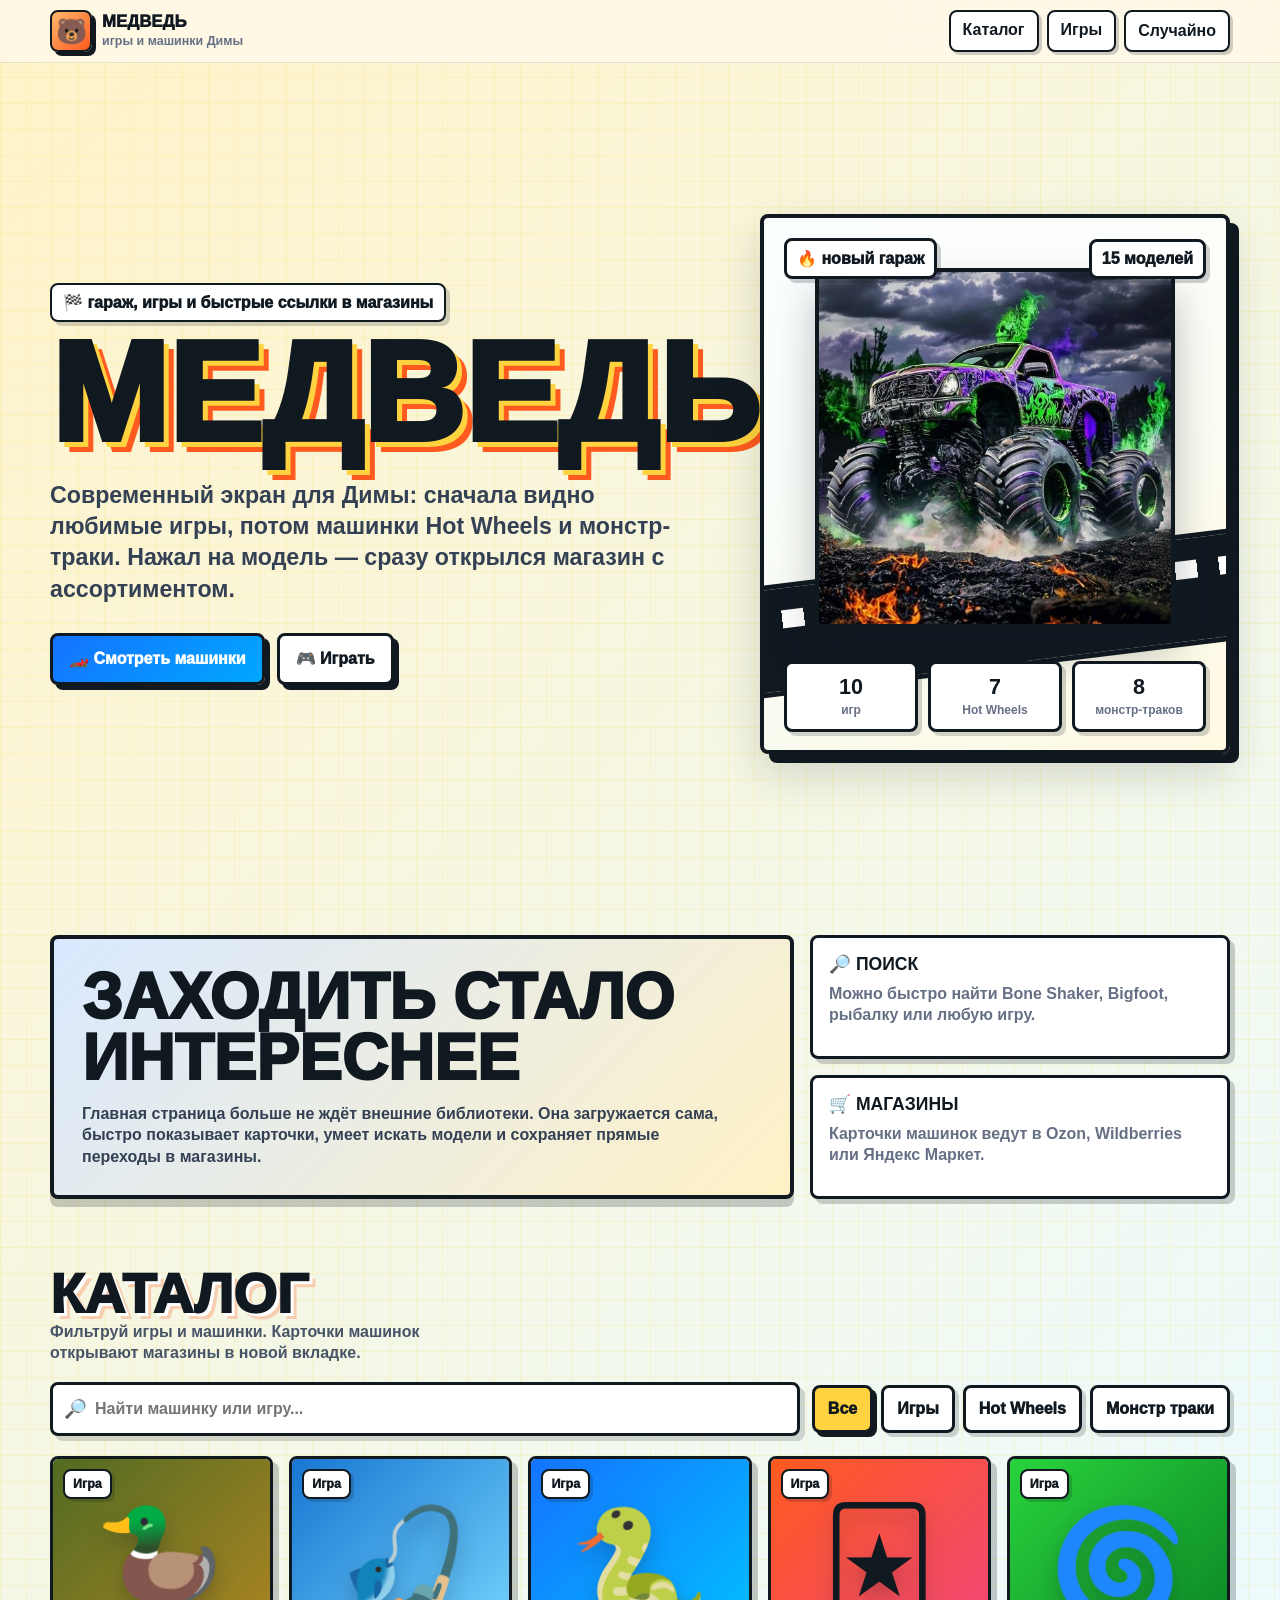
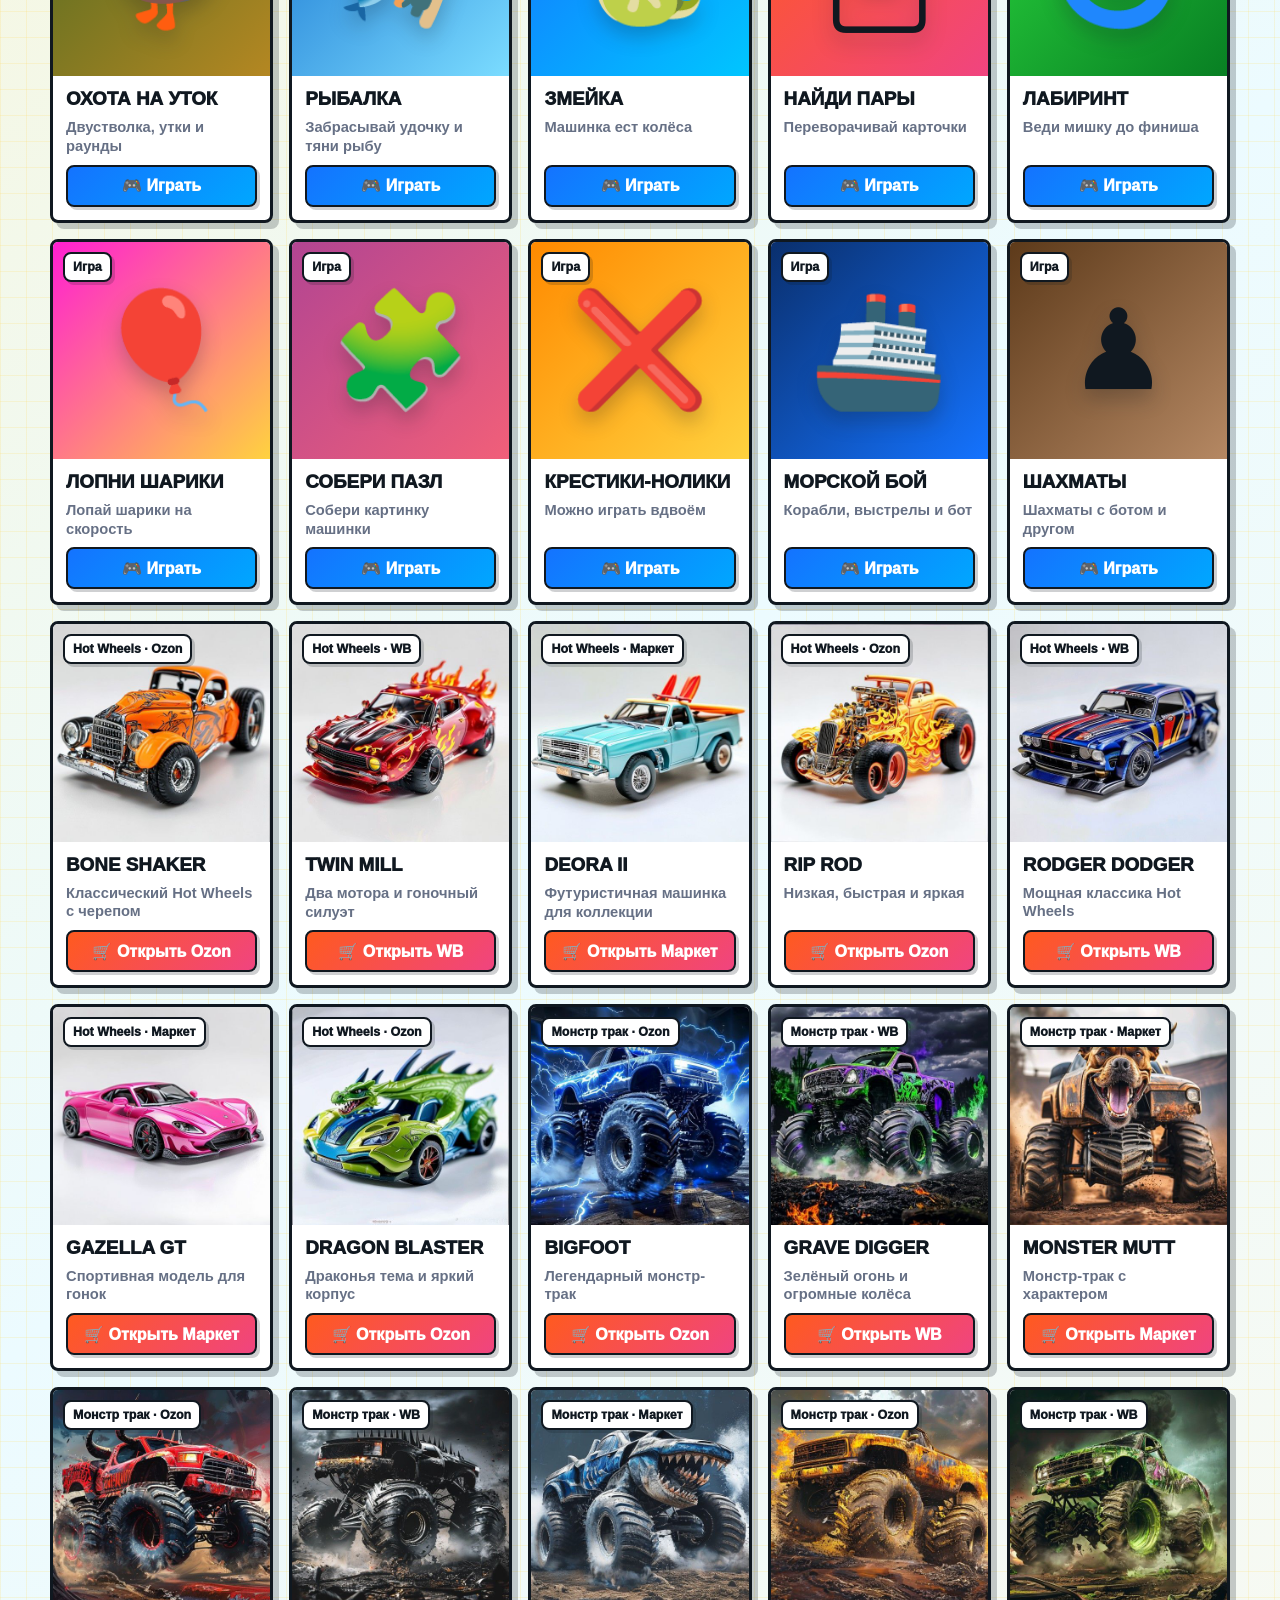
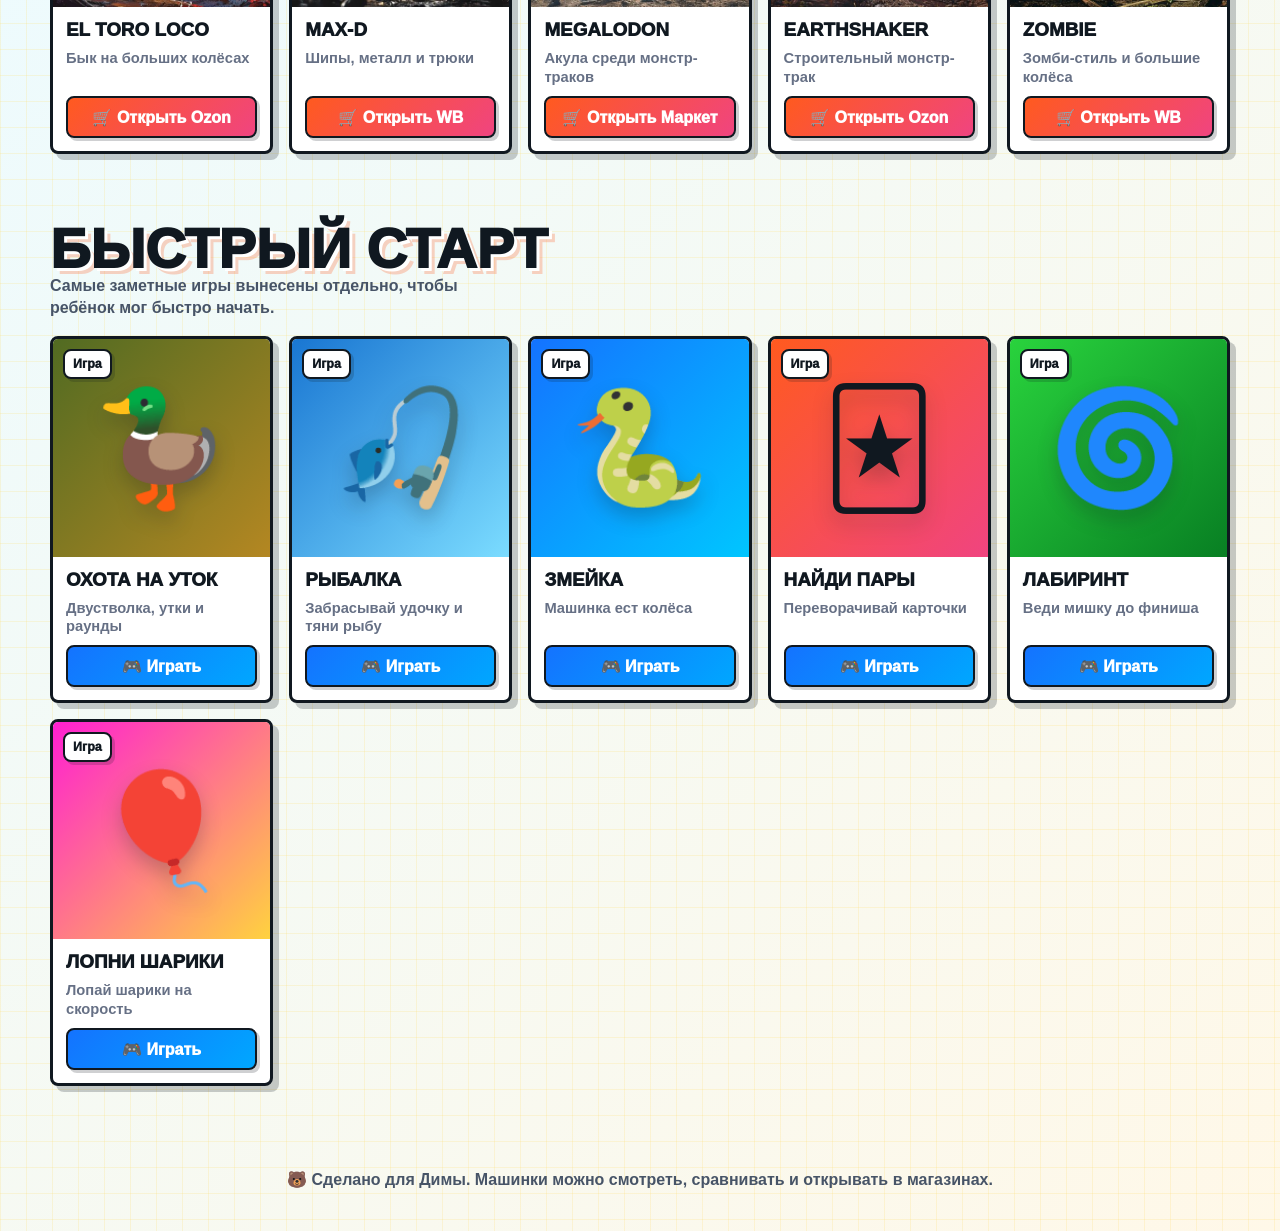
==== index.html @ b4d68a54 "Modernize home page" ====
<!DOCTYPE html>
<html lang="ru">
<head>
  <meta charset="UTF-8" />
  <meta name="viewport" content="width=device-width, initial-scale=1.0, viewport-fit=cover" />
  <meta name="theme-color" content="#101820" />
  <title>МЕДВЕДЬ — Машинки и игры Димы</title>

  <link rel="icon" type="image/svg+xml" href="favicon.svg" />
  <link rel="icon" type="image/png" sizes="32x32" href="favicon-32.png" />
  <link rel="apple-touch-icon" sizes="180x180" href="apple-touch-icon-180.png" />
  <link rel="apple-touch-icon" sizes="192x192" href="apple-touch-icon.png" />
  <meta name="apple-mobile-web-app-title" content="МЕДВЕДЬ" />
  <meta name="application-name" content="МЕДВЕДЬ" />

  <style>
    :root {
      --ink: #101820;
      --paper: #fff8e8;
      --muted: #667085;
      --line: rgba(16, 24, 32, 0.14);
      --hot: #ff5a1f;
      --sun: #ffd23f;
      --blue: #1473ff;
      --sky: #d9f7ff;
      --green: #29d33d;
      --pink: #f04480;
      --shadow: 0 18px 45px rgba(16, 24, 32, 0.16);
      --hard-shadow: 0 8px 0 rgba(16, 24, 32, 0.22);
      --radius: 8px;
    }

    * { box-sizing: border-box; }

    html {
      min-height: 100%;
      scroll-behavior: smooth;
      -webkit-text-size-adjust: 100%;
    }

    body {
      margin: 0;
      min-height: 100vh;
      color: var(--ink);
      font-family: Arial, "Segoe UI", system-ui, sans-serif;
      background:
        linear-gradient(90deg, rgba(255, 210, 63, 0.16) 1px, transparent 1px),
        linear-gradient(0deg, rgba(255, 210, 63, 0.16) 1px, transparent 1px),
        linear-gradient(135deg, #fff3c7 0%, #ecfbff 52%, #fff8e8 100%);
      background-size: 26px 26px, 26px 26px, auto;
      overflow-x: hidden;
    }

    a { color: inherit; }
    button, input { font: inherit; }

    .app {
      min-height: 100vh;
    }

    .topbar {
      position: sticky;
      top: 0;
      z-index: 20;
      border-bottom: 1px solid rgba(16, 24, 32, 0.1);
      background: rgba(255, 248, 232, 0.86);
      backdrop-filter: blur(16px);
      -webkit-backdrop-filter: blur(16px);
    }

    .topbar-inner {
      width: min(1180px, calc(100% - 28px));
      min-height: 62px;
      margin: 0 auto;
      display: flex;
      align-items: center;
      justify-content: space-between;
      gap: 16px;
    }

    .brand {
      display: inline-flex;
      align-items: center;
      gap: 10px;
      text-decoration: none;
      min-width: 0;
    }

    .brand-mark {
      width: 42px;
      height: 42px;
      display: grid;
      place-items: center;
      border: 2px solid var(--ink);
      border-radius: var(--radius);
      background: linear-gradient(135deg, #ffb86b, #ff5a1f);
      box-shadow: 4px 4px 0 var(--ink);
      font-size: 25px;
      flex: 0 0 auto;
    }

    .brand-text {
      display: grid;
      line-height: 1;
    }

    .brand-name {
      font-weight: 950;
      letter-spacing: 0;
      font-size: 1.05rem;
    }

    .brand-sub {
      margin-top: 4px;
      color: var(--muted);
      font-size: 0.78rem;
      font-weight: 800;
    }

    .nav-actions {
      display: flex;
      align-items: center;
      gap: 8px;
      flex-wrap: wrap;
      justify-content: flex-end;
    }

    .chip {
      border: 2px solid var(--ink);
      border-radius: var(--radius);
      background: #fff;
      color: var(--ink);
      min-height: 42px;
      padding: 9px 12px;
      font-weight: 900;
      text-decoration: none;
      box-shadow: 3px 3px 0 rgba(16, 24, 32, 0.2);
      cursor: pointer;
      transition: transform 0.14s ease, box-shadow 0.14s ease, background 0.14s ease;
    }

    .chip:hover, .chip:focus-visible {
      transform: translateY(-2px);
      box-shadow: 5px 5px 0 rgba(16, 24, 32, 0.24);
      outline: none;
    }

    .chip:active {
      transform: translateY(1px);
      box-shadow: 2px 2px 0 rgba(16, 24, 32, 0.2);
    }

    .hero {
      width: min(1180px, calc(100% - 28px));
      margin: 0 auto;
      min-height: calc(100svh - 62px);
      display: grid;
      grid-template-columns: minmax(0, 1fr) minmax(320px, 470px);
      align-items: center;
      gap: 34px;
      padding: 38px 0 34px;
    }

    .hero-copy {
      min-width: 0;
    }

    .eyebrow {
      display: inline-flex;
      align-items: center;
      gap: 8px;
      margin: 0 0 14px;
      border: 2px solid var(--ink);
      border-radius: var(--radius);
      background: #fff;
      padding: 8px 11px;
      font-weight: 950;
      box-shadow: 4px 4px 0 rgba(16, 24, 32, 0.18);
    }

    .hero-title {
      margin: 0;
      font-size: clamp(3.3rem, 12vw, 8.8rem);
      line-height: 0.82;
      letter-spacing: 0;
      font-weight: 1000;
      text-transform: uppercase;
      color: var(--ink);
      text-shadow:
        5px 5px 0 var(--sun),
        10px 10px 0 var(--hot);
    }

    .hero-lead {
      max-width: 650px;
      margin: 28px 0 0;
      font-size: clamp(1.05rem, 2.4vw, 1.45rem);
      line-height: 1.35;
      color: #344054;
      font-weight: 850;
    }

    .hero-actions {
      margin-top: 28px;
      display: flex;
      gap: 12px;
      flex-wrap: wrap;
    }

    .primary-btn, .secondary-btn {
      display: inline-flex;
      align-items: center;
      justify-content: center;
      gap: 9px;
      min-height: 52px;
      border-radius: var(--radius);
      border: 3px solid var(--ink);
      padding: 12px 16px;
      font-weight: 950;
      text-decoration: none;
      cursor: pointer;
      box-shadow: 5px 5px 0 var(--ink);
      transition: transform 0.14s ease, box-shadow 0.14s ease;
    }

    .primary-btn {
      color: #fff;
      background: linear-gradient(135deg, var(--blue), #00a7ff);
    }

    .secondary-btn {
      color: var(--ink);
      background: #fff;
    }

    .primary-btn:hover, .secondary-btn:hover,
    .primary-btn:focus-visible, .secondary-btn:focus-visible {
      transform: translateY(-2px);
      box-shadow: 7px 7px 0 var(--ink);
      outline: none;
    }

    .primary-btn:active, .secondary-btn:active {
      transform: translateY(2px);
      box-shadow: 2px 2px 0 var(--ink);
    }

    .hero-panel {
      position: relative;
      min-height: 540px;
      border: 4px solid var(--ink);
      border-radius: var(--radius);
      overflow: hidden;
      background:
        linear-gradient(180deg, rgba(255,255,255,0.86), rgba(255,255,255,0.58)),
        linear-gradient(135deg, #e4fbff, #fff1b8);
      box-shadow: var(--shadow), 9px 9px 0 var(--ink);
      isolation: isolate;
    }

    .track {
      position: absolute;
      left: -15%;
      right: -20%;
      bottom: 82px;
      height: 112px;
      transform: rotate(-7deg);
      background:
        repeating-linear-gradient(90deg, #fff 0 22px, #101820 22px 44px),
        linear-gradient(#101820, #101820);
      background-size: 100% 18px, 100% 100%;
      background-repeat: repeat-x, no-repeat;
      background-position: 0 22px, 0 0;
      border-block: 5px solid var(--ink);
      z-index: 1;
    }

    .hero-car {
      position: absolute;
      width: 78%;
      left: 11%;
      bottom: 118px;
      z-index: 4;
      filter: drop-shadow(0 24px 20px rgba(16, 24, 32, 0.28));
      animation: carFloat 3.3s ease-in-out infinite;
    }

    .hero-car img {
      width: 100%;
      aspect-ratio: 1 / 1;
      object-fit: cover;
      border: 4px solid var(--ink);
      border-radius: var(--radius);
      background: #fff;
    }

    .hero-badge {
      position: absolute;
      top: 20px;
      left: 20px;
      right: 20px;
      display: flex;
      align-items: center;
      justify-content: space-between;
      gap: 12px;
      z-index: 5;
    }

    .hero-badge span {
      border: 3px solid var(--ink);
      border-radius: var(--radius);
      background: #fff;
      padding: 8px 10px;
      font-weight: 950;
      box-shadow: 4px 4px 0 rgba(16, 24, 32, 0.2);
    }

    .mini-stats {
      position: absolute;
      left: 20px;
      right: 20px;
      bottom: 18px;
      z-index: 5;
      display: grid;
      grid-template-columns: repeat(3, 1fr);
      gap: 10px;
    }

    .mini-stat {
      border: 3px solid var(--ink);
      border-radius: var(--radius);
      background: #fff;
      padding: 12px 10px;
      text-align: center;
      box-shadow: 4px 4px 0 rgba(16, 24, 32, 0.18);
    }

    .mini-stat strong {
      display: block;
      font-size: 1.35rem;
      line-height: 1;
    }

    .mini-stat span {
      display: block;
      margin-top: 5px;
      color: var(--muted);
      font-size: 0.75rem;
      font-weight: 900;
    }

    @keyframes carFloat {
      0%, 100% { transform: translateY(0) rotate(-2deg); }
      50% { transform: translateY(-10px) rotate(1.5deg); }
    }

    .section {
      width: min(1180px, calc(100% - 28px));
      margin: 0 auto;
      padding: 34px 0;
    }

    .section-head {
      display: flex;
      align-items: end;
      justify-content: space-between;
      gap: 18px;
      margin-bottom: 18px;
    }

    .section-title {
      margin: 0;
      font-size: clamp(2rem, 5vw, 3.5rem);
      line-height: 0.95;
      font-weight: 1000;
      text-transform: uppercase;
      text-shadow: 3px 3px 0 #fff, 6px 6px 0 rgba(255, 90, 31, 0.26);
    }

    .section-note {
      max-width: 450px;
      margin: 0;
      color: #475467;
      line-height: 1.35;
      font-weight: 800;
    }

    .control-deck {
      display: grid;
      grid-template-columns: 1fr auto;
      gap: 12px;
      margin: 18px 0 20px;
      align-items: center;
    }

    .search {
      position: relative;
    }

    .search input {
      width: 100%;
      min-height: 54px;
      border: 3px solid var(--ink);
      border-radius: var(--radius);
      background: #fff;
      padding: 12px 14px 12px 42px;
      font-weight: 850;
      box-shadow: 5px 5px 0 rgba(16, 24, 32, 0.16);
      outline: none;
    }

    .search input:focus {
      box-shadow: 7px 7px 0 var(--blue);
    }

    .search-icon {
      position: absolute;
      left: 14px;
      top: 50%;
      transform: translateY(-50%);
      pointer-events: none;
      font-size: 1.15rem;
    }

    .tabs {
      display: flex;
      flex-wrap: wrap;
      justify-content: flex-end;
      gap: 8px;
    }

    .tab {
      min-height: 48px;
      border: 3px solid var(--ink);
      border-radius: var(--radius);
      padding: 10px 13px;
      background: #fff;
      color: var(--ink);
      font-weight: 950;
      cursor: pointer;
      box-shadow: 4px 4px 0 rgba(16, 24, 32, 0.18);
      transition: transform 0.14s ease, background 0.14s ease, box-shadow 0.14s ease;
    }

    .tab[aria-selected="true"] {
      background: var(--sun);
      box-shadow: 4px 4px 0 var(--ink);
    }

    .tab:hover, .tab:focus-visible {
      transform: translateY(-2px);
      outline: none;
    }

    .grid {
      display: grid;
      grid-template-columns: repeat(auto-fill, minmax(210px, 1fr));
      gap: 16px;
      align-items: stretch;
    }

    .item {
      position: relative;
      display: flex;
      flex-direction: column;
      min-height: 100%;
      border: 3px solid var(--ink);
      border-radius: var(--radius);
      background: #fff;
      overflow: hidden;
      color: var(--ink);
      text-decoration: none;
      box-shadow: 6px 6px 0 rgba(16, 24, 32, 0.22);
      transition: transform 0.16s ease, box-shadow 0.16s ease;
    }

    .item:hover, .item:focus-visible {
      transform: translateY(-5px);
      box-shadow: 9px 9px 0 var(--ink);
      outline: none;
    }

    .item-media {
      position: relative;
      aspect-ratio: 1 / 1;
      background: var(--item-bg, linear-gradient(135deg, #fff, #e4fbff));
      overflow: hidden;
    }

    .item-media img {
      width: 100%;
      height: 100%;
      object-fit: cover;
      display: block;
      transition: transform 0.22s ease;
    }

    .item:hover .item-media img {
      transform: scale(1.05);
    }

    .game-emoji {
      min-height: 100%;
      display: grid;
      place-items: center;
      font-size: clamp(4rem, 18vw, 7rem);
      filter: drop-shadow(0 10px 10px rgba(16, 24, 32, 0.24));
    }

    .item-tag {
      position: absolute;
      top: 10px;
      left: 10px;
      max-width: calc(100% - 20px);
      border: 2px solid var(--ink);
      border-radius: var(--radius);
      background: #fff;
      padding: 6px 8px;
      font-size: 0.78rem;
      font-weight: 950;
      box-shadow: 3px 3px 0 rgba(16, 24, 32, 0.18);
      white-space: nowrap;
      overflow: hidden;
      text-overflow: ellipsis;
    }

    .item-body {
      display: flex;
      flex-direction: column;
      gap: 9px;
      flex: 1;
      padding: 13px;
    }

    .item-title {
      margin: 0;
      font-size: 1.18rem;
      line-height: 1.06;
      font-weight: 1000;
      text-transform: uppercase;
    }

    .item-desc {
      margin: 0;
      color: var(--muted);
      line-height: 1.28;
      font-weight: 800;
      font-size: 0.92rem;
    }

    .item-action {
      margin-top: auto;
      display: inline-flex;
      align-items: center;
      justify-content: center;
      gap: 7px;
      min-height: 42px;
      border: 2px solid var(--ink);
      border-radius: var(--radius);
      background: var(--action-bg, linear-gradient(135deg, var(--hot), var(--pink)));
      color: #fff;
      font-weight: 950;
      box-shadow: 3px 3px 0 rgba(16, 24, 32, 0.2);
    }

    .game-card .item-action {
      --action-bg: linear-gradient(135deg, var(--blue), #00a7ff);
    }

    .empty {
      display: none;
      border: 3px dashed var(--ink);
      border-radius: var(--radius);
      background: rgba(255,255,255,0.62);
      padding: 28px;
      text-align: center;
      font-weight: 900;
      color: #475467;
    }

    .empty.show { display: block; }

    .featured {
      display: grid;
      grid-template-columns: minmax(0, 1fr) minmax(280px, 420px);
      gap: 16px;
      align-items: stretch;
    }

    .feature-main {
      border: 4px solid var(--ink);
      border-radius: var(--radius);
      background:
        linear-gradient(135deg, rgba(20, 115, 255, 0.16), rgba(255, 210, 63, 0.3)),
        #fff;
      padding: clamp(18px, 4vw, 28px);
      box-shadow: var(--hard-shadow);
      display: grid;
      align-content: center;
      min-height: 260px;
    }

    .feature-title {
      margin: 0;
      font-size: clamp(2rem, 6vw, 4rem);
      line-height: 0.95;
      text-transform: uppercase;
      font-weight: 1000;
    }

    .feature-copy {
      margin: 14px 0 0;
      color: #344054;
      font-weight: 850;
      line-height: 1.35;
      max-width: 650px;
    }

    .feature-side {
      display: grid;
      gap: 16px;
    }

    .quick-card {
      border: 3px solid var(--ink);
      border-radius: var(--radius);
      background: #fff;
      padding: 16px;
      box-shadow: 5px 5px 0 rgba(16, 24, 32, 0.2);
    }

    .quick-card h3 {
      margin: 0 0 8px;
      font-size: 1.1rem;
      text-transform: uppercase;
    }

    .quick-card p {
      margin: 0;
      color: var(--muted);
      line-height: 1.32;
      font-weight: 800;
    }

    .footer {
      width: min(1180px, calc(100% - 28px));
      margin: 20px auto 0;
      padding: 30px 0 42px;
      color: #475467;
      font-weight: 850;
      text-align: center;
    }

    @media (max-width: 880px) {
      .hero {
        min-height: auto;
        grid-template-columns: 1fr;
        padding-top: 26px;
      }

      .hero-panel {
        min-height: 440px;
      }

      .hero-car {
        width: 70%;
        left: 15%;
      }

      .control-deck {
        grid-template-columns: 1fr;
      }

      .tabs {
        justify-content: stretch;
      }

      .tab {
        flex: 1 1 auto;
      }

      .featured {
        grid-template-columns: 1fr;
      }
    }

    @media (max-width: 560px) {
      .topbar-inner {
        width: min(100% - 18px, 1180px);
      }

      .brand-sub {
        display: none;
      }

      .nav-actions .chip {
        min-height: 38px;
        padding: 8px 9px;
        font-size: 0.85rem;
      }

      .hero, .section, .footer {
        width: min(100% - 18px, 1180px);
      }

      .hero-title {
        font-size: clamp(3rem, 18vw, 5.6rem);
      }

      .hero-panel {
        min-height: 380px;
      }

      .hero-badge {
        align-items: start;
        flex-direction: column;
      }

      .mini-stats {
        grid-template-columns: 1fr;
      }

      .grid {
        grid-template-columns: repeat(2, minmax(0, 1fr));
        gap: 10px;
      }

      .item-title {
        font-size: 0.98rem;
      }

      .item-desc {
        display: none;
      }

      .item-body {
        padding: 10px;
      }

      .item-action {
        min-height: 38px;
        font-size: 0.84rem;
      }
    }
  </style>
</head>
<body>
  <div class="app">
    <header class="topbar">
      <div class="topbar-inner">
        <a class="brand" href="#top" aria-label="На главный экран">
          <span class="brand-mark">🐻</span>
          <span class="brand-text">
            <span class="brand-name">МЕДВЕДЬ</span>
            <span class="brand-sub">игры и машинки Димы</span>
          </span>
        </a>
        <nav class="nav-actions" aria-label="Быстрые переходы">
          <a class="chip" href="#catalog">Каталог</a>
          <a class="chip" href="#games">Игры</a>
          <button class="chip" id="randomBtn" type="button">Случайно</button>
        </nav>
      </div>
    </header>

    <main id="top">
      <section class="hero" aria-labelledby="heroTitle">
        <div class="hero-copy">
          <p class="eyebrow">🏁 гараж, игры и быстрые ссылки в магазины</p>
          <h1 class="hero-title" id="heroTitle">Медведь</h1>
          <p class="hero-lead">
            Современный экран для Димы: сначала видно любимые игры, потом машинки Hot Wheels и монстр-траки.
            Нажал на модель — сразу открылся магазин с ассортиментом.
          </p>
          <div class="hero-actions">
            <a class="primary-btn" href="#catalog">🏎️ Смотреть машинки</a>
            <a class="secondary-btn" href="#games">🎮 Играть</a>
          </div>
        </div>

        <div class="hero-panel" aria-label="Главная машинка">
          <div class="hero-badge">
            <span>🔥 новый гараж</span>
            <span>15 моделей</span>
          </div>
          <div class="hero-car">
            <img src="img/cars/grave_digger.jpg" alt="Monster Truck Grave Digger" />
          </div>
          <div class="track" aria-hidden="true"></div>
          <div class="mini-stats" aria-label="Статистика сайта">
            <div class="mini-stat"><strong>10</strong><span>игр</span></div>
            <div class="mini-stat"><strong>7</strong><span>Hot Wheels</span></div>
            <div class="mini-stat"><strong>8</strong><span>монстр-траков</span></div>
          </div>
        </div>
      </section>

      <section class="section" aria-labelledby="featureTitle">
        <div class="featured">
          <div class="feature-main">
            <h2 class="feature-title" id="featureTitle">Заходить стало интереснее</h2>
            <p class="feature-copy">
              Главная страница больше не ждёт внешние библиотеки. Она загружается сама, быстро показывает карточки,
              умеет искать модели и сохраняет прямые переходы в магазины.
            </p>
          </div>
          <div class="feature-side">
            <div class="quick-card">
              <h3>🔎 Поиск</h3>
              <p>Можно быстро найти Bone Shaker, Bigfoot, рыбалку или любую игру.</p>
            </div>
            <div class="quick-card">
              <h3>🛒 Магазины</h3>
              <p>Карточки машинок ведут в Ozon, Wildberries или Яндекс Маркет.</p>
            </div>
          </div>
        </div>
      </section>

      <section class="section" id="catalog" aria-labelledby="catalogTitle">
        <div class="section-head">
          <div>
            <h2 class="section-title" id="catalogTitle">Каталог</h2>
            <p class="section-note">Фильтруй игры и машинки. Карточки машинок открывают магазины в новой вкладке.</p>
          </div>
        </div>

        <div class="control-deck">
          <label class="search" for="searchInput">
            <span class="search-icon">🔎</span>
            <input id="searchInput" type="search" placeholder="Найти машинку или игру..." autocomplete="off" />
          </label>
          <div class="tabs" role="tablist" aria-label="Фильтр каталога">
            <button class="tab" type="button" data-filter="all" aria-selected="true">Все</button>
            <button class="tab" type="button" data-filter="games" aria-selected="false">Игры</button>
            <button class="tab" type="button" data-filter="hotwheels" aria-selected="false">Hot Wheels</button>
            <button class="tab" type="button" data-filter="monster" aria-selected="false">Монстр траки</button>
          </div>
        </div>

        <div class="grid" id="catalogGrid"></div>
        <div class="empty" id="emptyState">Ничего не нашлось. Попробуй другое слово.</div>
      </section>

      <section class="section" id="games" aria-labelledby="gamesTitle">
        <div class="section-head">
          <div>
            <h2 class="section-title" id="gamesTitle">Быстрый старт</h2>
            <p class="section-note">Самые заметные игры вынесены отдельно, чтобы ребёнок мог быстро начать.</p>
          </div>
        </div>
        <div class="grid" id="gameGrid"></div>
      </section>
    </main>

    <footer class="footer">
      🐻 Сделано для Димы. Машинки можно смотреть, сравнивать и открывать в магазинах.
    </footer>
  </div>

  <script>
    const games = [
      { id: 'hunt', type: 'game', name: 'ОХОТА НА УТОК', desc: 'Двустволка, утки и раунды', emoji: '🦆', href: 'games/hunt.html', bg: 'linear-gradient(135deg,#516b22,#b48722)' },
      { id: 'fishing', type: 'game', name: 'РЫБАЛКА', desc: 'Забрасывай удочку и тяни рыбу', emoji: '🎣', href: 'games/fishing.html', bg: 'linear-gradient(135deg,#1976d2,#7bdcff)' },
      { id: 'snake', type: 'game', name: 'ЗМЕЙКА', desc: 'Машинка ест колёса', emoji: '🐍', href: 'games/snake.html', bg: 'linear-gradient(135deg,#1473ff,#00c6ff)' },
      { id: 'memory', type: 'game', name: 'НАЙДИ ПАРЫ', desc: 'Переворачивай карточки', emoji: '🃏', href: 'games/memory.html', bg: 'linear-gradient(135deg,#ff5a1f,#f04480)' },
      { id: 'maze', type: 'game', name: 'ЛАБИРИНТ', desc: 'Веди мишку до финиша', emoji: '🌀', href: 'games/maze.html', bg: 'linear-gradient(135deg,#29d33d,#087f23)' },
      { id: 'bubble', type: 'game', name: 'ЛОПНИ ШАРИКИ', desc: 'Лопай шарики на скорость', emoji: '🎈', href: 'games/bubble.html', bg: 'linear-gradient(135deg,#ff1fd2,#ffd23f)' },
      { id: 'puzzle', type: 'game', name: 'СОБЕРИ ПАЗЛ', desc: 'Собери картинку машинки', emoji: '🧩', href: 'games/puzzle.html', bg: 'linear-gradient(135deg,#b24592,#f15f79)' },
      { id: 'tictactoe', type: 'game', name: 'КРЕСТИКИ-НОЛИКИ', desc: 'Можно играть вдвоём', emoji: '❌', href: 'games/tictactoe.html', bg: 'linear-gradient(135deg,#ff8a00,#ffd23f)' },
      { id: 'battleship', type: 'game', name: 'МОРСКОЙ БОЙ', desc: 'Корабли, выстрелы и бот', emoji: '🚢', href: 'games/battleship.html', bg: 'linear-gradient(135deg,#0a2f6d,#1473ff)' },
      { id: 'chess', type: 'game', name: 'ШАХМАТЫ', desc: 'Шахматы с ботом и другом', emoji: '♟', href: 'games/chess.html', bg: 'linear-gradient(135deg,#5d3a1a,#b58863)' }
    ];

    const toys = [
      { id: 'bone-shaker', type: 'hotwheels', name: 'BONE SHAKER', desc: 'Классический Hot Wheels с черепом', img: 'img/cars/bone_shaker.jpg', store: 'Ozon', href: 'https://www.ozon.ru/search/?text=hot+wheels+bone+shaker' },
      { id: 'twin-mill', type: 'hotwheels', name: 'TWIN MILL', desc: 'Два мотора и гоночный силуэт', img: 'img/cars/twin_mill.jpg', store: 'WB', href: 'https://www.wildberries.ru/catalog/0/search.aspx?search=hot%20wheels%20twin%20mill' },
      { id: 'deora-ii', type: 'hotwheels', name: 'DEORA II', desc: 'Футуристичная машинка для коллекции', img: 'img/cars/deora_ii.jpg', store: 'Маркет', href: 'https://market.yandex.ru/search?text=hot%20wheels%20deora' },
      { id: 'rip-rod', type: 'hotwheels', name: 'RIP ROD', desc: 'Низкая, быстрая и яркая', img: 'img/cars/rip_rod.jpg', store: 'Ozon', href: 'https://www.ozon.ru/search/?text=hot+wheels+rip+rod' },
      { id: 'rodger-dodger', type: 'hotwheels', name: 'RODGER DODGER', desc: 'Мощная классика Hot Wheels', img: 'img/cars/rodger_dodger.jpg', store: 'WB', href: 'https://www.wildberries.ru/catalog/0/search.aspx?search=hot%20wheels%20rodger%20dodger' },
      { id: 'gazella-gt', type: 'hotwheels', name: 'GAZELLA GT', desc: 'Спортивная модель для гонок', img: 'img/cars/gazella_gt.jpg', store: 'Маркет', href: 'https://market.yandex.ru/search?text=hot%20wheels%20gazella' },
      { id: 'dragon-blaster', type: 'hotwheels', name: 'DRAGON BLASTER', desc: 'Драконья тема и яркий корпус', img: 'img/cars/dragon_blaster.jpg', store: 'Ozon', href: 'https://www.ozon.ru/search/?text=hot+wheels+dragon' },
      { id: 'bigfoot', type: 'monster', name: 'BIGFOOT', desc: 'Легендарный монстр-трак', img: 'img/cars/bigfoot.jpg', store: 'Ozon', href: 'https://www.ozon.ru/search/?text=monster+trucks+bigfoot' },
      { id: 'grave-digger', type: 'monster', name: 'GRAVE DIGGER', desc: 'Зелёный огонь и огромные колёса', img: 'img/cars/grave_digger.jpg', store: 'WB', href: 'https://www.wildberries.ru/catalog/0/search.aspx?search=monster%20jam%20grave%20digger' },
      { id: 'monster-mutt', type: 'monster', name: 'MONSTER MUTT', desc: 'Монстр-трак с характером', img: 'img/cars/monster_mutt.jpg', store: 'Маркет', href: 'https://market.yandex.ru/search?text=monster%20mutt' },
      { id: 'el-toro-loco', type: 'monster', name: 'EL TORO LOCO', desc: 'Бык на больших колёсах', img: 'img/cars/el_toro_loco.jpg', store: 'Ozon', href: 'https://www.ozon.ru/search/?text=monster+jam+el+toro+loco' },
      { id: 'max-d', type: 'monster', name: 'MAX-D', desc: 'Шипы, металл и трюки', img: 'img/cars/max_d.jpg', store: 'WB', href: 'https://www.wildberries.ru/catalog/0/search.aspx?search=monster%20jam%20max-d' },
      { id: 'megalodon', type: 'monster', name: 'MEGALODON', desc: 'Акула среди монстр-траков', img: 'img/cars/megalodon.jpg', store: 'Маркет', href: 'https://market.yandex.ru/search?text=monster%20jam%20megalodon' },
      { id: 'earthshaker', type: 'monster', name: 'EARTHSHAKER', desc: 'Строительный монстр-трак', img: 'img/cars/earthshaker.jpg', store: 'Ozon', href: 'https://www.ozon.ru/search/?text=monster+truck+earthshaker' },
      { id: 'zombie', type: 'monster', name: 'ZOMBIE', desc: 'Зомби-стиль и большие колёса', img: 'img/cars/zombie.jpg', store: 'WB', href: 'https://www.wildberries.ru/catalog/0/search.aspx?search=monster%20jam%20zombie' }
    ];

    const catalog = [...games, ...toys];
    const catalogGrid = document.getElementById('catalogGrid');
    const gameGrid = document.getElementById('gameGrid');
    const searchInput = document.getElementById('searchInput');
    const emptyState = document.getElementById('emptyState');
    const tabs = Array.from(document.querySelectorAll('.tab'));
    const randomBtn = document.getElementById('randomBtn');

    let activeFilter = 'all';

    function typeLabel(type) {
      if (type === 'game') return 'Игра';
      if (type === 'hotwheels') return 'Hot Wheels';
      return 'Монстр трак';
    }

    function cardTemplate(item) {
      const isGame = item.type === 'game';
      const target = isGame ? '' : ' target="_blank" rel="noopener noreferrer"';
      const classes = isGame ? 'item game-card' : 'item';
      const media = isGame
        ? `<div class="game-emoji" aria-hidden="true">${item.emoji}</div>`
        : `<img src="${item.img}" alt="${item.name}" loading="lazy" />`;
      const action = isGame ? 'Играть' : `Открыть ${item.store}`;
      const tag = isGame ? typeLabel(item.type) : `${typeLabel(item.type)} · ${item.store}`;

      return `
        <a class="${classes}" href="${item.href}"${target} style="--item-bg:${item.bg || 'linear-gradient(135deg,#fff,#e4fbff)'}">
          <div class="item-media">
            ${media}
            <span class="item-tag">${tag}</span>
          </div>
          <div class="item-body">
            <h3 class="item-title">${item.name}</h3>
            <p class="item-desc">${item.desc}</p>
            <span class="item-action">${isGame ? '🎮' : '🛒'} ${action}</span>
          </div>
        </a>
      `;
    }

    function matchesFilter(item) {
      return activeFilter === 'all' || item.type === activeFilter || (activeFilter === 'games' && item.type === 'game');
    }

    function matchesSearch(item) {
      const query = searchInput.value.trim().toLowerCase();
      if (!query) return true;
      return [item.name, item.desc, item.store, typeLabel(item.type)]
        .filter(Boolean)
        .join(' ')
        .toLowerCase()
        .includes(query);
    }

    function renderCatalog() {
      const items = catalog.filter((item) => matchesFilter(item) && matchesSearch(item));
      catalogGrid.innerHTML = items.map(cardTemplate).join('');
      emptyState.classList.toggle('show', items.length === 0);
    }

    function renderGames() {
      gameGrid.innerHTML = games.slice(0, 6).map(cardTemplate).join('');
    }

    tabs.forEach((tab) => {
      tab.addEventListener('click', () => {
        activeFilter = tab.dataset.filter;
        tabs.forEach((item) => item.setAttribute('aria-selected', String(item === tab)));
        renderCatalog();
      });
    });

    searchInput.addEventListener('input', renderCatalog);

    randomBtn.addEventListener('click', () => {
      const item = catalog[Math.floor(Math.random() * catalog.length)];
      window.open(item.href, item.type === 'game' ? '_self' : '_blank', 'noopener,noreferrer');
    });

    renderCatalog();
    renderGames();
  </script>
</body>
</html>
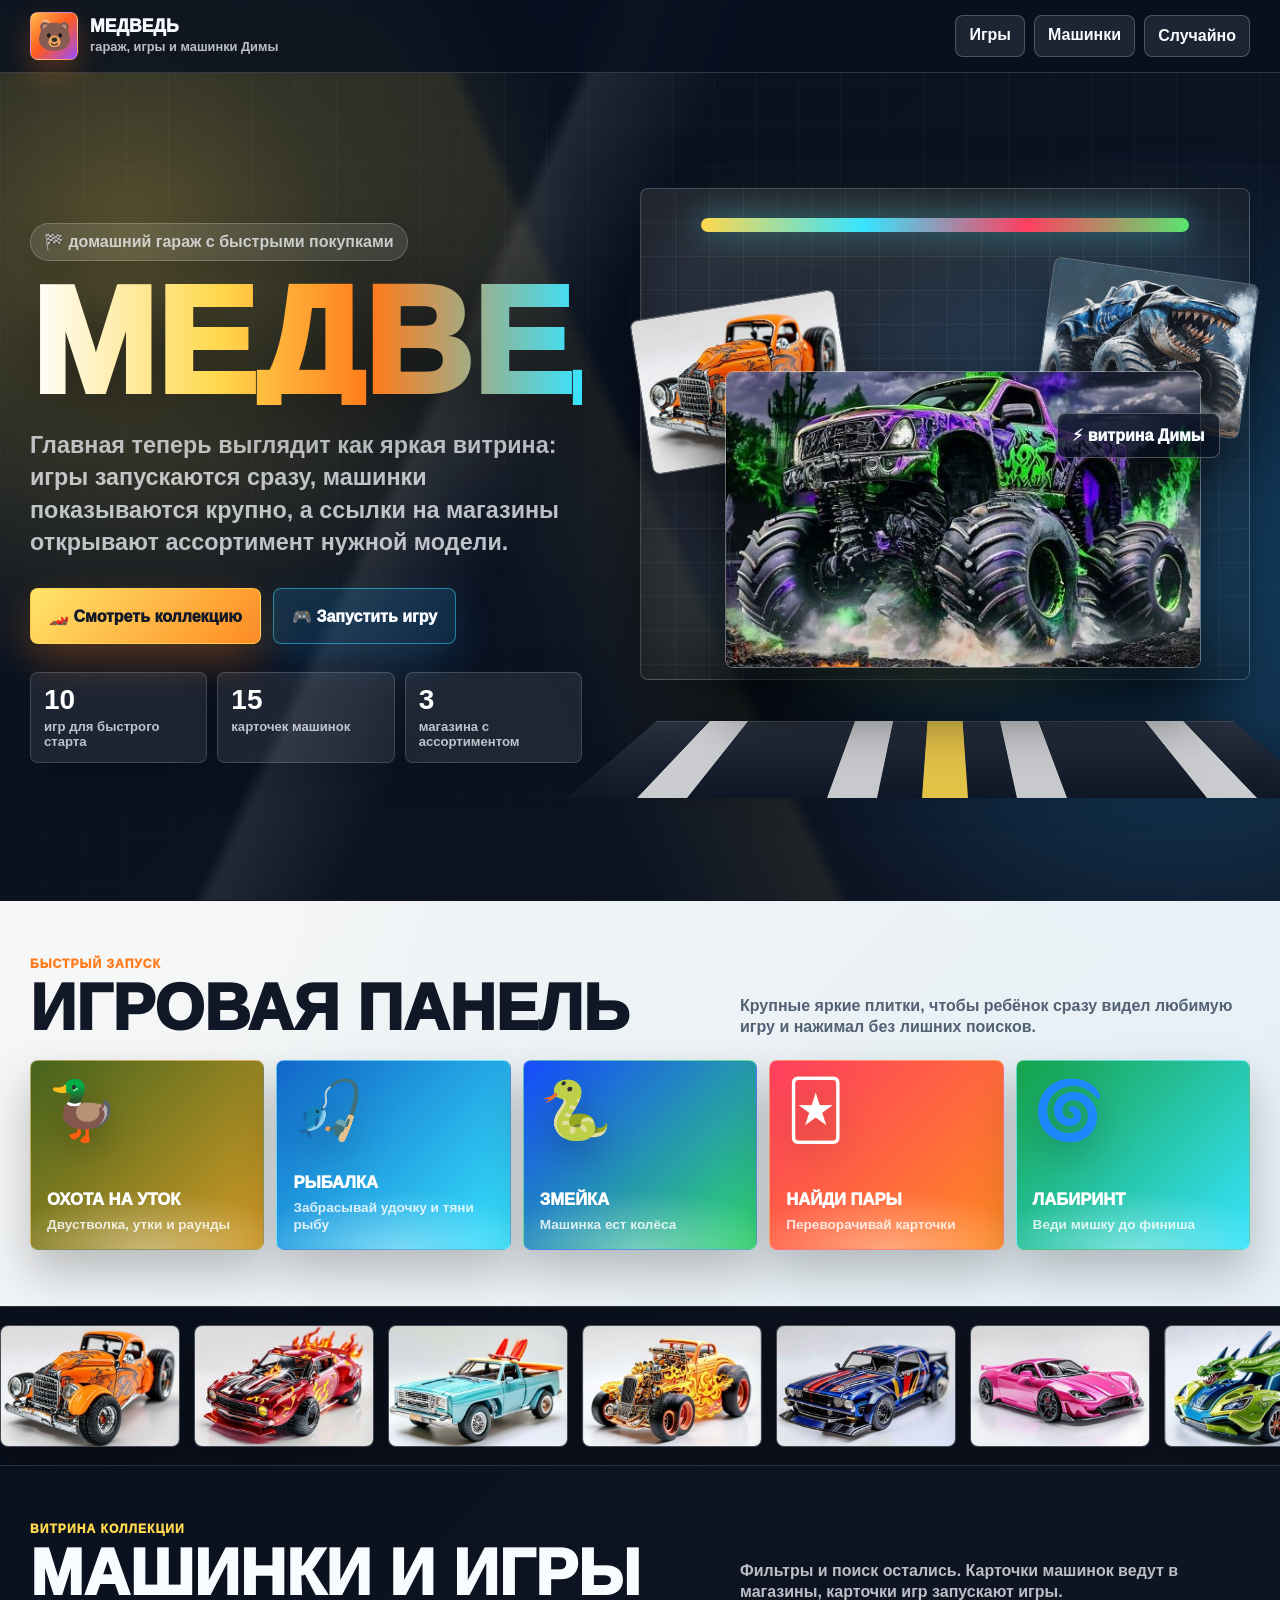
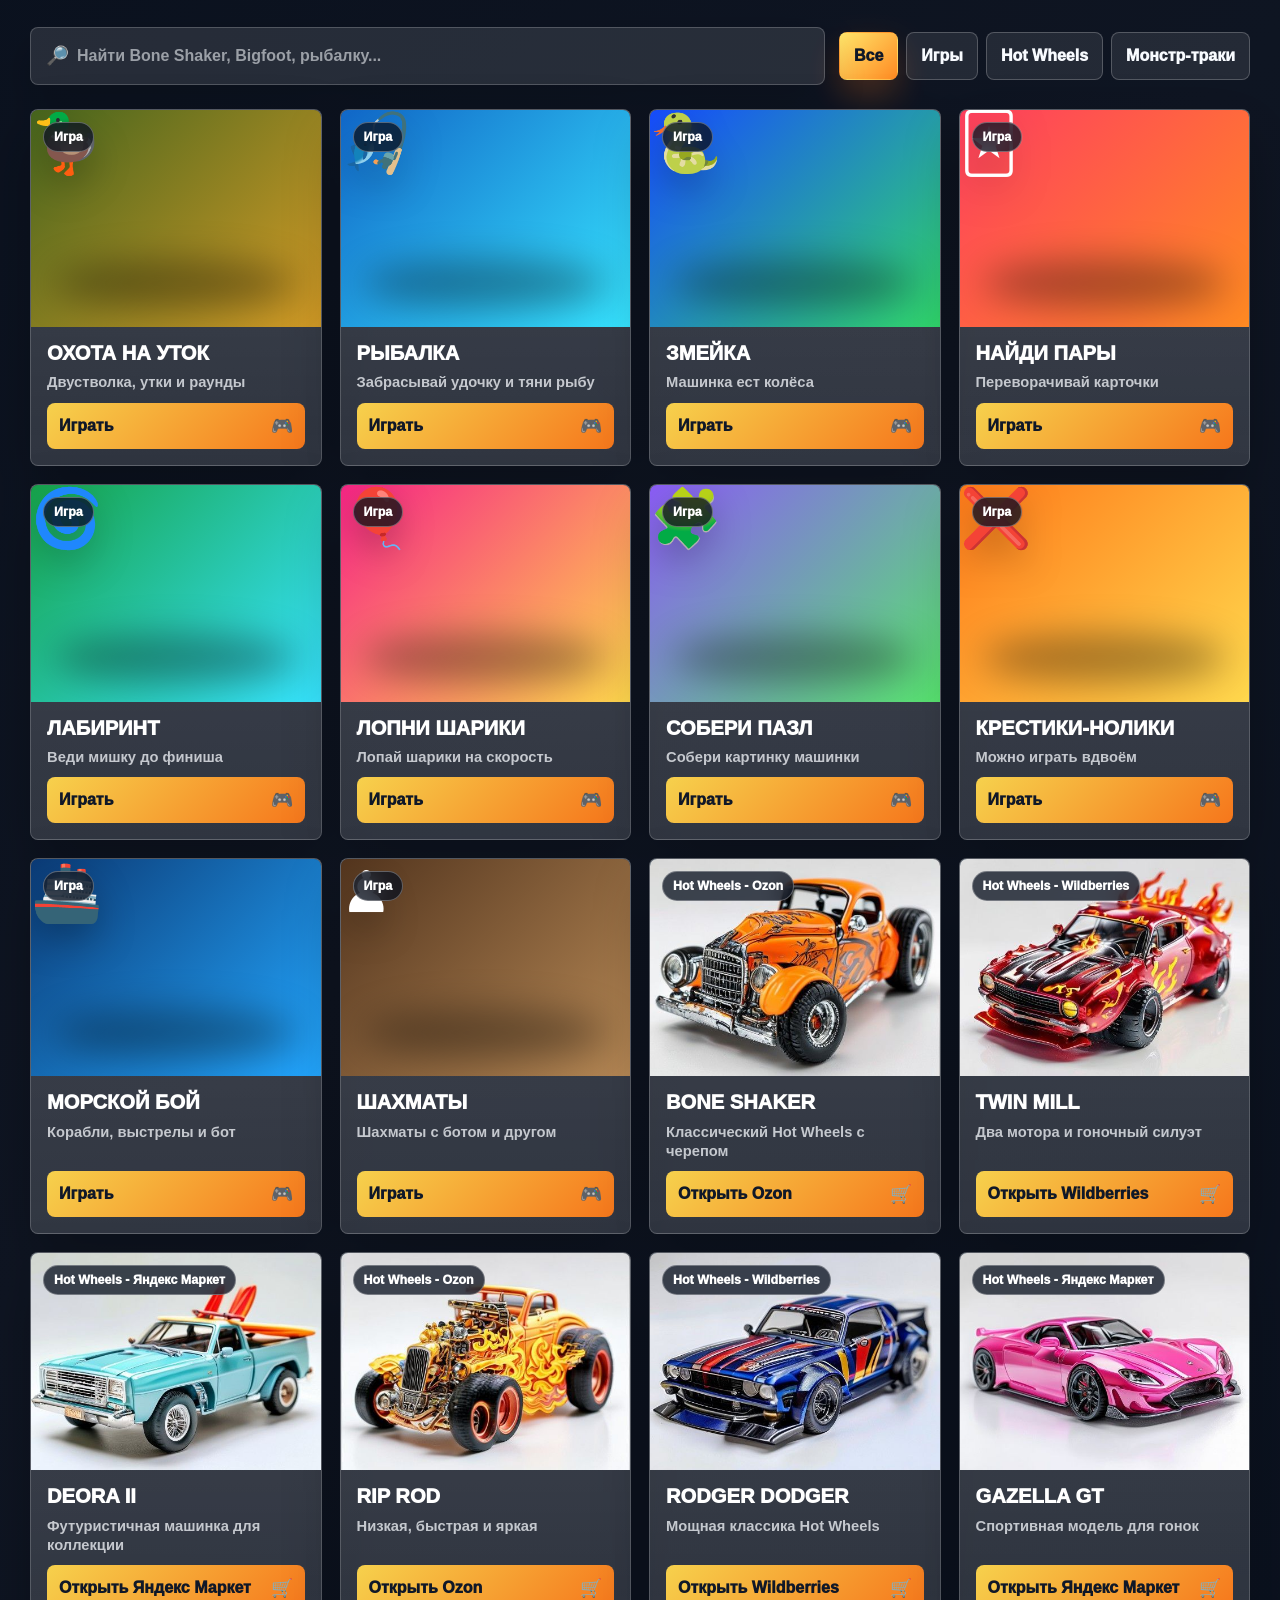
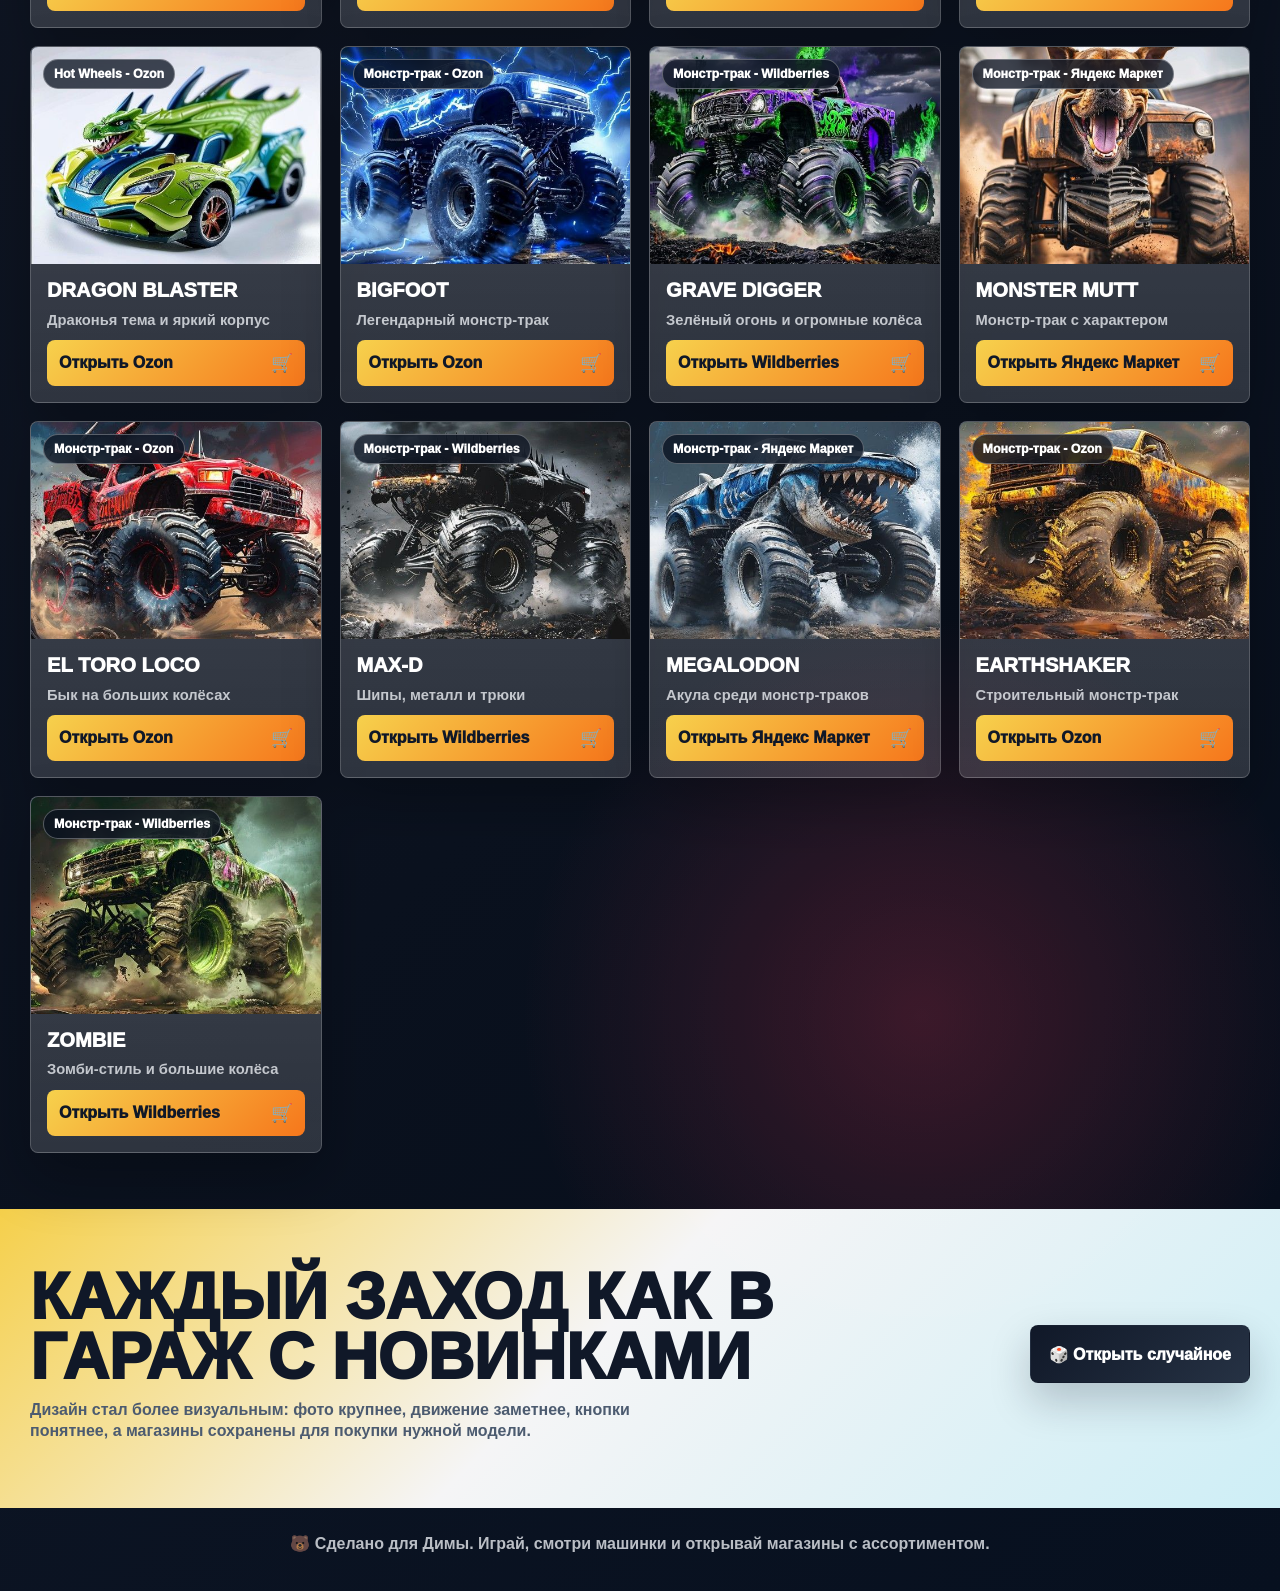
==== commit c80c5aa6: "Redesign home page with premium visuals" ====
--- a/index.html
+++ b/index.html
@@ -3,8 +3,8 @@
 <head>
   <meta charset="UTF-8" />
   <meta name="viewport" content="width=device-width, initial-scale=1.0, viewport-fit=cover" />
-  <meta name="theme-color" content="#101820" />
-  <title>МЕДВЕДЬ — Машинки и игры Димы</title>
+  <meta name="theme-color" content="#09111f" />
+  <title>МЕДВЕДЬ - Машинки и игры Димы</title>
 
   <link rel="icon" type="image/svg+xml" href="favicon.svg" />
   <link rel="icon" type="image/png" sizes="32x32" href="favicon-32.png" />
@@ -15,19 +15,22 @@
 
   <style>
     :root {
-      --ink: #101820;
-      --paper: #fff8e8;
-      --muted: #667085;
-      --line: rgba(16, 24, 32, 0.14);
-      --hot: #ff5a1f;
-      --sun: #ffd23f;
-      --blue: #1473ff;
-      --sky: #d9f7ff;
-      --green: #29d33d;
-      --pink: #f04480;
-      --shadow: 0 18px 45px rgba(16, 24, 32, 0.16);
-      --hard-shadow: 0 8px 0 rgba(16, 24, 32, 0.22);
+      --ink: #09111f;
+      --text: #f8fbff;
+      --soft: rgba(248, 251, 255, 0.74);
+      --muted: #718198;
+      --line: rgba(255, 255, 255, 0.16);
+      --panel: rgba(255, 255, 255, 0.08);
+      --panel-strong: rgba(255, 255, 255, 0.13);
+      --yellow: #ffd84d;
+      --orange: #ff7a1a;
+      --red: #ff3f5f;
+      --blue: #23a7ff;
+      --cyan: #37e4ff;
+      --green: #58e56f;
+      --violet: #9a7cff;
       --radius: 8px;
+      --shadow: 0 24px 70px rgba(0, 0, 0, 0.38);
     }
 
     * { box-sizing: border-box; }
@@ -41,356 +44,551 @@
     body {
       margin: 0;
       min-height: 100vh;
-      color: var(--ink);
+      color: var(--text);
       font-family: Arial, "Segoe UI", system-ui, sans-serif;
       background:
-        linear-gradient(90deg, rgba(255, 210, 63, 0.16) 1px, transparent 1px),
-        linear-gradient(0deg, rgba(255, 210, 63, 0.16) 1px, transparent 1px),
-        linear-gradient(135deg, #fff3c7 0%, #ecfbff 52%, #fff8e8 100%);
-      background-size: 26px 26px, 26px 26px, auto;
+        radial-gradient(circle at 10% 5%, rgba(255, 216, 77, 0.32), transparent 28rem),
+        radial-gradient(circle at 92% 12%, rgba(35, 167, 255, 0.35), transparent 27rem),
+        radial-gradient(circle at 72% 88%, rgba(255, 63, 95, 0.24), transparent 25rem),
+        linear-gradient(135deg, #07101f 0%, #111827 48%, #07101f 100%);
       overflow-x: hidden;
+    }
+
+    body::before {
+      content: "";
+      position: fixed;
+      inset: 0;
+      z-index: -2;
+      background:
+        linear-gradient(90deg, rgba(255, 255, 255, 0.045) 1px, transparent 1px),
+        linear-gradient(0deg, rgba(255, 255, 255, 0.035) 1px, transparent 1px);
+      background-size: 42px 42px;
+      mask-image: linear-gradient(180deg, rgba(0,0,0,0.7), rgba(0,0,0,0.2));
+    }
+
+    body::after {
+      content: "";
+      position: fixed;
+      inset: 0;
+      z-index: -1;
+      pointer-events: none;
+      background:
+        linear-gradient(115deg, transparent 0 36%, rgba(255,255,255,0.09) 37%, transparent 45%),
+        linear-gradient(245deg, transparent 0 50%, rgba(255,216,77,0.08) 51%, transparent 62%);
     }
 
     a { color: inherit; }
     button, input { font: inherit; }
-
-    .app {
-      min-height: 100vh;
-    }
+    img { max-width: 100%; }
 
     .topbar {
       position: sticky;
       top: 0;
-      z-index: 20;
-      border-bottom: 1px solid rgba(16, 24, 32, 0.1);
-      background: rgba(255, 248, 232, 0.86);
-      backdrop-filter: blur(16px);
-      -webkit-backdrop-filter: blur(16px);
+      z-index: 30;
+      border-bottom: 1px solid var(--line);
+      background: rgba(7, 16, 31, 0.78);
+      backdrop-filter: blur(18px);
+      -webkit-backdrop-filter: blur(18px);
     }
 
     .topbar-inner {
-      width: min(1180px, calc(100% - 28px));
-      min-height: 62px;
+      width: min(1220px, calc(100% - 32px));
+      min-height: 72px;
       margin: 0 auto;
       display: flex;
       align-items: center;
       justify-content: space-between;
-      gap: 16px;
+      gap: 18px;
     }
 
     .brand {
       display: inline-flex;
       align-items: center;
-      gap: 10px;
+      gap: 12px;
+      min-width: 0;
       text-decoration: none;
-      min-width: 0;
     }
 
     .brand-mark {
-      width: 42px;
-      height: 42px;
+      width: 48px;
+      height: 48px;
       display: grid;
       place-items: center;
-      border: 2px solid var(--ink);
+      border: 1px solid rgba(255, 255, 255, 0.34);
       border-radius: var(--radius);
-      background: linear-gradient(135deg, #ffb86b, #ff5a1f);
-      box-shadow: 4px 4px 0 var(--ink);
-      font-size: 25px;
+      background:
+        radial-gradient(circle at 32% 24%, rgba(255,255,255,0.9), transparent 0.35rem),
+        linear-gradient(135deg, #ffb84d, #ff5a1f 48%, #9a4dff);
+      box-shadow: 0 12px 28px rgba(255, 122, 26, 0.28);
+      font-size: 28px;
       flex: 0 0 auto;
     }
 
-    .brand-text {
-      display: grid;
+    .brand-name {
+      display: block;
+      font-size: 1.1rem;
+      font-weight: 1000;
       line-height: 1;
-    }
-
-    .brand-name {
-      font-weight: 950;
       letter-spacing: 0;
-      font-size: 1.05rem;
     }
 
     .brand-sub {
+      display: block;
       margin-top: 4px;
-      color: var(--muted);
-      font-size: 0.78rem;
+      color: var(--soft);
+      font-size: 0.8rem;
       font-weight: 800;
     }
 
     .nav-actions {
       display: flex;
       align-items: center;
-      gap: 8px;
+      justify-content: flex-end;
+      gap: 9px;
       flex-wrap: wrap;
-      justify-content: flex-end;
-    }
-
-    .chip {
-      border: 2px solid var(--ink);
+    }
+
+    .nav-btn,
+    .hero-btn,
+    .filter-btn,
+    .surprise-btn {
+      border: 1px solid rgba(255, 255, 255, 0.22);
       border-radius: var(--radius);
-      background: #fff;
-      color: var(--ink);
+      background: rgba(255, 255, 255, 0.09);
+      color: var(--text);
+      text-decoration: none;
+      cursor: pointer;
+      transition: transform 0.18s ease, background 0.18s ease, border-color 0.18s ease, box-shadow 0.18s ease;
+    }
+
+    .nav-btn {
       min-height: 42px;
-      padding: 9px 12px;
+      padding: 10px 13px;
       font-weight: 900;
-      text-decoration: none;
-      box-shadow: 3px 3px 0 rgba(16, 24, 32, 0.2);
-      cursor: pointer;
-      transition: transform 0.14s ease, box-shadow 0.14s ease, background 0.14s ease;
-    }
-
-    .chip:hover, .chip:focus-visible {
+    }
+
+    .nav-btn:hover,
+    .nav-btn:focus-visible,
+    .hero-btn:hover,
+    .hero-btn:focus-visible,
+    .filter-btn:hover,
+    .filter-btn:focus-visible,
+    .surprise-btn:hover,
+    .surprise-btn:focus-visible {
       transform: translateY(-2px);
-      box-shadow: 5px 5px 0 rgba(16, 24, 32, 0.24);
+      border-color: rgba(255, 255, 255, 0.44);
+      background: rgba(255, 255, 255, 0.15);
       outline: none;
     }
 
-    .chip:active {
-      transform: translateY(1px);
-      box-shadow: 2px 2px 0 rgba(16, 24, 32, 0.2);
+    .page {
+      min-height: 100vh;
     }
 
     .hero {
-      width: min(1180px, calc(100% - 28px));
+      position: relative;
+      min-height: calc(100svh - 72px);
+      padding: 48px 0 36px;
+      overflow: hidden;
+    }
+
+    .hero-inner {
+      width: min(1220px, calc(100% - 32px));
+      min-height: calc(100svh - 156px);
       margin: 0 auto;
-      min-height: calc(100svh - 62px);
       display: grid;
-      grid-template-columns: minmax(0, 1fr) minmax(320px, 470px);
+      grid-template-columns: minmax(0, 0.95fr) minmax(360px, 1.05fr);
       align-items: center;
-      gap: 34px;
-      padding: 38px 0 34px;
+      gap: clamp(26px, 5vw, 58px);
     }
 
     .hero-copy {
+      position: relative;
+      z-index: 3;
       min-width: 0;
     }
 
     .eyebrow {
       display: inline-flex;
       align-items: center;
-      gap: 8px;
-      margin: 0 0 14px;
-      border: 2px solid var(--ink);
-      border-radius: var(--radius);
-      background: #fff;
-      padding: 8px 11px;
-      font-weight: 950;
-      box-shadow: 4px 4px 0 rgba(16, 24, 32, 0.18);
+      gap: 9px;
+      min-height: 38px;
+      margin: 0 0 18px;
+      border: 1px solid rgba(255, 255, 255, 0.2);
+      border-radius: 999px;
+      background: rgba(255, 255, 255, 0.1);
+      padding: 8px 13px;
+      color: var(--soft);
+      font-weight: 900;
+      box-shadow: 0 12px 34px rgba(0, 0, 0, 0.18);
     }
 
     .hero-title {
       margin: 0;
-      font-size: clamp(3.3rem, 12vw, 8.8rem);
-      line-height: 0.82;
+      max-width: 760px;
+      font-size: clamp(4.1rem, 12vw, 9.4rem);
+      line-height: 0.84;
       letter-spacing: 0;
       font-weight: 1000;
       text-transform: uppercase;
-      color: var(--ink);
-      text-shadow:
-        5px 5px 0 var(--sun),
-        10px 10px 0 var(--hot);
+    }
+
+    .hero-title span {
+      display: block;
+      color: transparent;
+      background:
+        linear-gradient(90deg, #fff 0%, #ffd84d 34%, #ff7a1a 62%, #37e4ff 100%);
+      -webkit-background-clip: text;
+      background-clip: text;
+      filter: drop-shadow(0 18px 30px rgba(0,0,0,0.42));
+    }
+
+    .mobile-showcase {
+      display: none;
     }
 
     .hero-lead {
-      max-width: 650px;
-      margin: 28px 0 0;
-      font-size: clamp(1.05rem, 2.4vw, 1.45rem);
-      line-height: 1.35;
-      color: #344054;
-      font-weight: 850;
+      max-width: 660px;
+      margin: 24px 0 0;
+      color: var(--soft);
+      font-size: clamp(1.08rem, 2.4vw, 1.46rem);
+      line-height: 1.38;
+      font-weight: 800;
     }
 
     .hero-actions {
-      margin-top: 28px;
       display: flex;
+      flex-wrap: wrap;
       gap: 12px;
-      flex-wrap: wrap;
-    }
-
-    .primary-btn, .secondary-btn {
+      margin-top: 30px;
+    }
+
+    .hero-btn {
       display: inline-flex;
       align-items: center;
       justify-content: center;
-      gap: 9px;
-      min-height: 52px;
+      gap: 10px;
+      min-height: 56px;
+      padding: 13px 18px;
+      font-weight: 1000;
+    }
+
+    .hero-btn.primary {
+      border-color: rgba(255, 216, 77, 0.74);
+      color: #111827;
+      background: linear-gradient(135deg, #ffe66b, #ff8a22);
+      box-shadow: 0 18px 42px rgba(255, 122, 26, 0.28);
+    }
+
+    .hero-btn.secondary {
+      border-color: rgba(55, 228, 255, 0.48);
+      background: rgba(35, 167, 255, 0.16);
+      box-shadow: 0 18px 42px rgba(35, 167, 255, 0.16);
+    }
+
+    .hero-stats {
+      display: grid;
+      grid-template-columns: repeat(3, minmax(0, 1fr));
+      gap: 10px;
+      max-width: 560px;
+      margin-top: 28px;
+    }
+
+    .hero-stat {
+      border: 1px solid rgba(255, 255, 255, 0.16);
       border-radius: var(--radius);
-      border: 3px solid var(--ink);
-      padding: 12px 16px;
-      font-weight: 950;
-      text-decoration: none;
-      cursor: pointer;
-      box-shadow: 5px 5px 0 var(--ink);
-      transition: transform 0.14s ease, box-shadow 0.14s ease;
-    }
-
-    .primary-btn {
+      background: rgba(255, 255, 255, 0.08);
+      padding: 13px;
+      box-shadow: 0 15px 36px rgba(0, 0, 0, 0.18);
+    }
+
+    .hero-stat strong {
+      display: block;
+      font-size: 1.75rem;
+      line-height: 1;
       color: #fff;
-      background: linear-gradient(135deg, var(--blue), #00a7ff);
-    }
-
-    .secondary-btn {
-      color: var(--ink);
-      background: #fff;
-    }
-
-    .primary-btn:hover, .secondary-btn:hover,
-    .primary-btn:focus-visible, .secondary-btn:focus-visible {
-      transform: translateY(-2px);
-      box-shadow: 7px 7px 0 var(--ink);
-      outline: none;
-    }
-
-    .primary-btn:active, .secondary-btn:active {
-      transform: translateY(2px);
-      box-shadow: 2px 2px 0 var(--ink);
-    }
-
-    .hero-panel {
+    }
+
+    .hero-stat span {
+      display: block;
+      margin-top: 5px;
+      color: var(--soft);
+      font-size: 0.82rem;
+      font-weight: 850;
+    }
+
+    .showroom {
       position: relative;
-      min-height: 540px;
-      border: 4px solid var(--ink);
+      min-height: 610px;
+      isolation: isolate;
+    }
+
+    .showroom::before {
+      content: "";
+      position: absolute;
+      left: 4%;
+      right: 4%;
+      bottom: 64px;
+      height: 44%;
+      z-index: -1;
+      border-radius: 50% 50% 8px 8px;
+      background:
+        radial-gradient(ellipse at center, rgba(255, 216, 77, 0.46), transparent 58%),
+        radial-gradient(ellipse at center, rgba(55, 228, 255, 0.24), transparent 70%);
+      filter: blur(10px);
+    }
+
+    .garage-wall {
+      position: absolute;
+      inset: 0 0 118px;
+      z-index: -2;
+      border: 1px solid rgba(255, 255, 255, 0.14);
+      border-radius: var(--radius);
+      background:
+        linear-gradient(90deg, rgba(255,255,255,0.06) 1px, transparent 1px),
+        linear-gradient(0deg, rgba(255,255,255,0.05) 1px, transparent 1px),
+        linear-gradient(135deg, rgba(255,255,255,0.14), rgba(255,255,255,0.03));
+      background-size: 34px 34px, 34px 34px, auto;
+      box-shadow: inset 0 0 80px rgba(0,0,0,0.42), var(--shadow);
+    }
+
+    .garage-lights {
+      position: absolute;
+      left: 10%;
+      right: 10%;
+      top: 30px;
+      height: 14px;
+      border-radius: 999px;
+      background: linear-gradient(90deg, var(--yellow), var(--cyan), var(--red), var(--green));
+      box-shadow: 0 0 30px rgba(55, 228, 255, 0.44), 0 0 60px rgba(255, 216, 77, 0.24);
+    }
+
+    .main-car {
+      position: absolute;
+      left: 14%;
+      right: 8%;
+      bottom: 130px;
+      z-index: 5;
+      animation: carHover 3.5s ease-in-out infinite;
+      filter: drop-shadow(0 34px 28px rgba(0,0,0,0.52));
+    }
+
+    .main-car img {
+      width: 100%;
+      aspect-ratio: 16 / 10;
+      object-fit: cover;
+      display: block;
+      border: 1px solid rgba(255, 255, 255, 0.35);
+      border-radius: var(--radius);
+      box-shadow: 0 26px 70px rgba(0,0,0,0.36);
+    }
+
+    .floating-car {
+      position: absolute;
+      z-index: 4;
+      width: 34%;
+      min-width: 155px;
       border-radius: var(--radius);
       overflow: hidden;
+      border: 1px solid rgba(255, 255, 255, 0.28);
+      background: rgba(255, 255, 255, 0.08);
+      box-shadow: 0 24px 48px rgba(0,0,0,0.32);
+    }
+
+    .floating-car img {
+      display: block;
+      width: 100%;
+      aspect-ratio: 4 / 3;
+      object-fit: cover;
+    }
+
+    .floating-car.one {
+      top: 116px;
+      left: 0;
+      transform: rotate(-9deg);
+    }
+
+    .floating-car.two {
+      top: 82px;
+      right: 0;
+      transform: rotate(8deg);
+    }
+
+    .speed-label {
+      position: absolute;
+      right: 5%;
+      bottom: 340px;
+      z-index: 8;
+      border: 1px solid rgba(255, 255, 255, 0.28);
+      border-radius: var(--radius);
+      background: rgba(9, 17, 31, 0.74);
+      padding: 12px 14px;
+      font-weight: 1000;
+      box-shadow: 0 18px 36px rgba(0,0,0,0.28);
+    }
+
+    .road {
+      position: absolute;
+      left: -12%;
+      right: -12%;
+      bottom: 0;
+      height: 190px;
+      z-index: 2;
+      transform: perspective(520px) rotateX(58deg);
+      transform-origin: bottom;
       background:
-        linear-gradient(180deg, rgba(255,255,255,0.86), rgba(255,255,255,0.58)),
-        linear-gradient(135deg, #e4fbff, #fff1b8);
-      box-shadow: var(--shadow), 9px 9px 0 var(--ink);
-      isolation: isolate;
-    }
-
-    .track {
-      position: absolute;
-      left: -15%;
-      right: -20%;
-      bottom: 82px;
-      height: 112px;
-      transform: rotate(-7deg);
+        repeating-linear-gradient(90deg, transparent 0 70px, rgba(255,255,255,0.78) 70px 120px, transparent 120px 190px),
+        linear-gradient(90deg, transparent 0 47%, rgba(255,216,77,0.9) 47% 53%, transparent 53%),
+        linear-gradient(180deg, #293241, #101828);
+      border-top: 3px solid rgba(255, 255, 255, 0.22);
+      box-shadow: 0 -24px 70px rgba(0,0,0,0.28);
+      animation: roadMove 1.5s linear infinite;
+    }
+
+    @keyframes carHover {
+      0%, 100% { transform: translateY(0) rotate(-1deg); }
+      50% { transform: translateY(-12px) rotate(1deg); }
+    }
+
+    @keyframes roadMove {
+      from { background-position: 0 0, 0 0, 0 0; }
+      to { background-position: 190px 0, 0 0, 0 0; }
+    }
+
+    .band {
+      position: relative;
+      padding: 56px 0;
+    }
+
+    .band.light {
+      color: #101828;
       background:
-        repeating-linear-gradient(90deg, #fff 0 22px, #101820 22px 44px),
-        linear-gradient(#101820, #101820);
-      background-size: 100% 18px, 100% 100%;
-      background-repeat: repeat-x, no-repeat;
-      background-position: 0 22px, 0 0;
-      border-block: 5px solid var(--ink);
-      z-index: 1;
-    }
-
-    .hero-car {
-      position: absolute;
-      width: 78%;
-      left: 11%;
-      bottom: 118px;
-      z-index: 4;
-      filter: drop-shadow(0 24px 20px rgba(16, 24, 32, 0.28));
-      animation: carFloat 3.3s ease-in-out infinite;
-    }
-
-    .hero-car img {
-      width: 100%;
-      aspect-ratio: 1 / 1;
-      object-fit: cover;
-      border: 4px solid var(--ink);
-      border-radius: var(--radius);
-      background: #fff;
-    }
-
-    .hero-badge {
-      position: absolute;
-      top: 20px;
-      left: 20px;
-      right: 20px;
-      display: flex;
-      align-items: center;
-      justify-content: space-between;
-      gap: 12px;
-      z-index: 5;
-    }
-
-    .hero-badge span {
-      border: 3px solid var(--ink);
-      border-radius: var(--radius);
-      background: #fff;
-      padding: 8px 10px;
-      font-weight: 950;
-      box-shadow: 4px 4px 0 rgba(16, 24, 32, 0.2);
-    }
-
-    .mini-stats {
-      position: absolute;
-      left: 20px;
-      right: 20px;
-      bottom: 18px;
-      z-index: 5;
-      display: grid;
-      grid-template-columns: repeat(3, 1fr);
-      gap: 10px;
-    }
-
-    .mini-stat {
-      border: 3px solid var(--ink);
-      border-radius: var(--radius);
-      background: #fff;
-      padding: 12px 10px;
-      text-align: center;
-      box-shadow: 4px 4px 0 rgba(16, 24, 32, 0.18);
-    }
-
-    .mini-stat strong {
-      display: block;
-      font-size: 1.35rem;
-      line-height: 1;
-    }
-
-    .mini-stat span {
-      display: block;
-      margin-top: 5px;
-      color: var(--muted);
-      font-size: 0.75rem;
-      font-weight: 900;
-    }
-
-    @keyframes carFloat {
-      0%, 100% { transform: translateY(0) rotate(-2deg); }
-      50% { transform: translateY(-10px) rotate(1.5deg); }
-    }
-
-    .section {
-      width: min(1180px, calc(100% - 28px));
+        linear-gradient(135deg, rgba(255,255,255,0.96), rgba(237, 249, 255, 0.96)),
+        radial-gradient(circle at 12% 20%, rgba(255,216,77,0.34), transparent 20rem);
+    }
+
+    .band.dark {
+      background: rgba(0, 0, 0, 0.12);
+    }
+
+    .wrap {
+      width: min(1220px, calc(100% - 32px));
       margin: 0 auto;
-      padding: 34px 0;
     }
 
     .section-head {
       display: flex;
       align-items: end;
       justify-content: space-between;
-      gap: 18px;
-      margin-bottom: 18px;
-    }
+      gap: 22px;
+      margin-bottom: 22px;
+    }
+
+    .section-kicker {
+      margin: 0 0 8px;
+      color: var(--orange);
+      font-weight: 1000;
+      text-transform: uppercase;
+      letter-spacing: 0.08em;
+      font-size: 0.76rem;
+    }
+
+    .band.dark .section-kicker { color: var(--yellow); }
 
     .section-title {
       margin: 0;
-      font-size: clamp(2rem, 5vw, 3.5rem);
-      line-height: 0.95;
+      font-size: clamp(2rem, 5vw, 4.4rem);
+      line-height: 0.92;
+      font-weight: 1000;
+      letter-spacing: 0;
+      text-transform: uppercase;
+    }
+
+    .section-note {
+      max-width: 510px;
+      margin: 0;
+      color: #526174;
+      font-weight: 800;
+      line-height: 1.35;
+    }
+
+    .band.dark .section-note {
+      color: var(--soft);
+    }
+
+    .game-strip {
+      display: grid;
+      grid-template-columns: repeat(5, minmax(0, 1fr));
+      gap: 12px;
+    }
+
+    .game-tile {
+      position: relative;
+      min-height: 190px;
+      display: flex;
+      flex-direction: column;
+      justify-content: space-between;
+      overflow: hidden;
+      border: 1px solid rgba(255, 255, 255, 0.26);
+      border-radius: var(--radius);
+      padding: 16px;
+      color: #fff;
+      text-decoration: none;
+      background: var(--game-bg);
+      box-shadow: 0 22px 46px rgba(0,0,0,0.24);
+      transition: transform 0.18s ease, box-shadow 0.18s ease;
+    }
+
+    .game-tile::after {
+      content: "";
+      position: absolute;
+      inset: auto -25% -35% -25%;
+      height: 70%;
+      background: radial-gradient(ellipse at center, rgba(255,255,255,0.36), transparent 62%);
+    }
+
+    .game-tile:hover,
+    .game-tile:focus-visible {
+      transform: translateY(-6px);
+      box-shadow: 0 30px 62px rgba(0,0,0,0.32);
+      outline: none;
+    }
+
+    .game-icon {
+      position: relative;
+      z-index: 2;
+      font-size: 3.6rem;
+      filter: drop-shadow(0 14px 18px rgba(0,0,0,0.26));
+    }
+
+    .game-tile h3,
+    .game-tile p {
+      position: relative;
+      z-index: 2;
+      margin: 0;
+    }
+
+    .game-tile h3 {
+      font-size: 1.04rem;
+      line-height: 1.05;
       font-weight: 1000;
       text-transform: uppercase;
-      text-shadow: 3px 3px 0 #fff, 6px 6px 0 rgba(255, 90, 31, 0.26);
-    }
-
-    .section-note {
-      max-width: 450px;
-      margin: 0;
-      color: #475467;
-      line-height: 1.35;
+    }
+
+    .game-tile p {
+      margin-top: 7px;
+      color: rgba(255,255,255,0.82);
+      font-size: 0.85rem;
       font-weight: 800;
-    }
-
-    .control-deck {
+      line-height: 1.26;
+    }
+
+    .controls {
       display: grid;
-      grid-template-columns: 1fr auto;
-      gap: 12px;
-      margin: 18px 0 20px;
+      grid-template-columns: minmax(260px, 1fr) auto;
       align-items: center;
+      gap: 14px;
+      margin: 24px 0;
     }
 
     .search {
@@ -399,533 +597,674 @@
 
     .search input {
       width: 100%;
-      min-height: 54px;
-      border: 3px solid var(--ink);
+      min-height: 58px;
+      border: 1px solid rgba(255, 255, 255, 0.2);
       border-radius: var(--radius);
-      background: #fff;
-      padding: 12px 14px 12px 42px;
+      background: rgba(255, 255, 255, 0.11);
+      color: var(--text);
+      padding: 13px 16px 13px 46px;
+      outline: none;
       font-weight: 850;
-      box-shadow: 5px 5px 0 rgba(16, 24, 32, 0.16);
-      outline: none;
+      box-shadow: 0 18px 44px rgba(0,0,0,0.16);
+    }
+
+    .search input::placeholder {
+      color: rgba(248, 251, 255, 0.56);
     }
 
     .search input:focus {
-      box-shadow: 7px 7px 0 var(--blue);
-    }
-
-    .search-icon {
+      border-color: rgba(55, 228, 255, 0.7);
+      box-shadow: 0 0 0 4px rgba(55, 228, 255, 0.14), 0 18px 44px rgba(0,0,0,0.16);
+    }
+
+    .search span {
       position: absolute;
-      left: 14px;
+      left: 16px;
       top: 50%;
       transform: translateY(-50%);
       pointer-events: none;
-      font-size: 1.15rem;
-    }
-
-    .tabs {
+      font-size: 1.16rem;
+    }
+
+    .filters {
       display: flex;
       flex-wrap: wrap;
       justify-content: flex-end;
       gap: 8px;
     }
 
-    .tab {
+    .filter-btn {
       min-height: 48px;
-      border: 3px solid var(--ink);
-      border-radius: var(--radius);
-      padding: 10px 13px;
-      background: #fff;
-      color: var(--ink);
+      padding: 10px 14px;
       font-weight: 950;
-      cursor: pointer;
-      box-shadow: 4px 4px 0 rgba(16, 24, 32, 0.18);
-      transition: transform 0.14s ease, background 0.14s ease, box-shadow 0.14s ease;
-    }
-
-    .tab[aria-selected="true"] {
-      background: var(--sun);
-      box-shadow: 4px 4px 0 var(--ink);
-    }
-
-    .tab:hover, .tab:focus-visible {
-      transform: translateY(-2px);
-      outline: none;
-    }
-
-    .grid {
+    }
+
+    .filter-btn[aria-selected="true"] {
+      color: #101828;
+      border-color: transparent;
+      background: linear-gradient(135deg, #ffe66b, #ff8a22);
+      box-shadow: 0 16px 34px rgba(255, 122, 26, 0.24);
+    }
+
+    .collection-grid {
       display: grid;
-      grid-template-columns: repeat(auto-fill, minmax(210px, 1fr));
-      gap: 16px;
+      grid-template-columns: repeat(auto-fit, minmax(250px, 1fr));
+      gap: 18px;
       align-items: stretch;
     }
 
-    .item {
+    .car-card {
       position: relative;
       display: flex;
       flex-direction: column;
       min-height: 100%;
-      border: 3px solid var(--ink);
+      overflow: hidden;
+      border: 1px solid rgba(255, 255, 255, 0.18);
       border-radius: var(--radius);
-      background: #fff;
+      background:
+        linear-gradient(180deg, rgba(255,255,255,0.14), rgba(255,255,255,0.07)),
+        rgba(255,255,255,0.08);
+      color: #fff;
+      text-decoration: none;
+      box-shadow: 0 24px 56px rgba(0,0,0,0.26);
+      transition: transform 0.18s ease, box-shadow 0.18s ease, border-color 0.18s ease;
+    }
+
+    .car-card:hover,
+    .car-card:focus-visible {
+      transform: translateY(-7px);
+      border-color: rgba(255, 255, 255, 0.38);
+      box-shadow: 0 34px 74px rgba(0,0,0,0.36);
+      outline: none;
+    }
+
+    .car-media {
+      position: relative;
+      aspect-ratio: 16 / 12;
       overflow: hidden;
-      color: var(--ink);
-      text-decoration: none;
-      box-shadow: 6px 6px 0 rgba(16, 24, 32, 0.22);
-      transition: transform 0.16s ease, box-shadow 0.16s ease;
-    }
-
-    .item:hover, .item:focus-visible {
-      transform: translateY(-5px);
-      box-shadow: 9px 9px 0 var(--ink);
-      outline: none;
-    }
-
-    .item-media {
+      background:
+        radial-gradient(circle at 50% 12%, rgba(255,255,255,0.28), transparent 48%),
+        linear-gradient(135deg, rgba(35,167,255,0.2), rgba(255,122,26,0.18));
+    }
+
+    .car-media::after {
+      content: "";
+      position: absolute;
+      left: 8%;
+      right: 8%;
+      bottom: 9%;
+      height: 22%;
+      border-radius: 50%;
+      background: rgba(0,0,0,0.35);
+      filter: blur(18px);
+    }
+
+    .car-media img {
       position: relative;
-      aspect-ratio: 1 / 1;
-      background: var(--item-bg, linear-gradient(135deg, #fff, #e4fbff));
-      overflow: hidden;
-    }
-
-    .item-media img {
+      z-index: 2;
       width: 100%;
       height: 100%;
       object-fit: cover;
       display: block;
-      transition: transform 0.22s ease;
-    }
-
-    .item:hover .item-media img {
-      transform: scale(1.05);
-    }
-
-    .game-emoji {
-      min-height: 100%;
-      display: grid;
-      place-items: center;
-      font-size: clamp(4rem, 18vw, 7rem);
-      filter: drop-shadow(0 10px 10px rgba(16, 24, 32, 0.24));
-    }
-
-    .item-tag {
+      transition: transform 0.24s ease;
+    }
+
+    .car-card:hover .car-media img {
+      transform: scale(1.06);
+    }
+
+    .car-badge {
       position: absolute;
-      top: 10px;
-      left: 10px;
-      max-width: calc(100% - 20px);
-      border: 2px solid var(--ink);
-      border-radius: var(--radius);
-      background: #fff;
-      padding: 6px 8px;
+      z-index: 4;
+      top: 12px;
+      left: 12px;
+      max-width: calc(100% - 24px);
+      border: 1px solid rgba(255, 255, 255, 0.3);
+      border-radius: 999px;
+      background: rgba(9, 17, 31, 0.76);
+      padding: 7px 10px;
+      color: #fff;
       font-size: 0.78rem;
       font-weight: 950;
-      box-shadow: 3px 3px 0 rgba(16, 24, 32, 0.18);
       white-space: nowrap;
       overflow: hidden;
       text-overflow: ellipsis;
-    }
-
-    .item-body {
+      backdrop-filter: blur(10px);
+    }
+
+    .car-body {
       display: flex;
       flex-direction: column;
-      gap: 9px;
+      gap: 10px;
       flex: 1;
-      padding: 13px;
-    }
-
-    .item-title {
+      padding: 16px;
+    }
+
+    .car-name {
       margin: 0;
-      font-size: 1.18rem;
-      line-height: 1.06;
+      font-size: 1.26rem;
+      line-height: 1.02;
       font-weight: 1000;
       text-transform: uppercase;
     }
 
-    .item-desc {
+    .car-desc {
       margin: 0;
-      color: var(--muted);
-      line-height: 1.28;
+      color: var(--soft);
+      line-height: 1.3;
       font-weight: 800;
       font-size: 0.92rem;
     }
 
-    .item-action {
+    .store-line {
       margin-top: auto;
-      display: inline-flex;
+      display: flex;
       align-items: center;
-      justify-content: center;
-      gap: 7px;
-      min-height: 42px;
-      border: 2px solid var(--ink);
+      justify-content: space-between;
+      gap: 10px;
+      min-height: 46px;
       border-radius: var(--radius);
-      background: var(--action-bg, linear-gradient(135deg, var(--hot), var(--pink)));
-      color: #fff;
-      font-weight: 950;
-      box-shadow: 3px 3px 0 rgba(16, 24, 32, 0.2);
-    }
-
-    .game-card .item-action {
-      --action-bg: linear-gradient(135deg, var(--blue), #00a7ff);
+      background: linear-gradient(135deg, rgba(255,216,77,0.96), rgba(255,122,26,0.96));
+      color: #101828;
+      padding: 11px 12px;
+      font-weight: 1000;
+    }
+
+    .store-line span:last-child {
+      font-size: 1.12rem;
     }
 
     .empty {
       display: none;
-      border: 3px dashed var(--ink);
+      border: 1px dashed rgba(255,255,255,0.3);
       border-radius: var(--radius);
-      background: rgba(255,255,255,0.62);
+      background: rgba(255,255,255,0.08);
       padding: 28px;
+      color: var(--soft);
       text-align: center;
       font-weight: 900;
-      color: #475467;
     }
 
     .empty.show { display: block; }
 
-    .featured {
+    .garage-strip {
+      position: relative;
+      overflow: hidden;
+      border-block: 1px solid rgba(255,255,255,0.13);
+      background: rgba(0,0,0,0.22);
+      padding: 18px 0;
+    }
+
+    .garage-track {
+      display: flex;
+      gap: 14px;
+      width: max-content;
+      animation: shelfMove 34s linear infinite;
+    }
+
+    .garage-mini {
+      width: 180px;
+      height: 122px;
+      border-radius: var(--radius);
+      overflow: hidden;
+      border: 1px solid rgba(255,255,255,0.18);
+      background: rgba(255,255,255,0.08);
+      box-shadow: 0 16px 34px rgba(0,0,0,0.24);
+    }
+
+    .garage-mini img {
+      width: 100%;
+      height: 100%;
+      object-fit: cover;
+      display: block;
+    }
+
+    @keyframes shelfMove {
+      from { transform: translateX(0); }
+      to { transform: translateX(-50%); }
+    }
+
+    .final-band {
+      padding: 58px 0 66px;
+      color: #101828;
+      background:
+        linear-gradient(135deg, rgba(255,216,77,0.96), rgba(255,255,255,0.96) 46%, rgba(214,248,255,0.96));
+    }
+
+    .final-inner {
+      width: min(1220px, calc(100% - 32px));
+      margin: 0 auto;
       display: grid;
-      grid-template-columns: minmax(0, 1fr) minmax(280px, 420px);
-      gap: 16px;
-      align-items: stretch;
-    }
-
-    .feature-main {
-      border: 4px solid var(--ink);
-      border-radius: var(--radius);
-      background:
-        linear-gradient(135deg, rgba(20, 115, 255, 0.16), rgba(255, 210, 63, 0.3)),
-        #fff;
-      padding: clamp(18px, 4vw, 28px);
-      box-shadow: var(--hard-shadow);
-      display: grid;
-      align-content: center;
-      min-height: 260px;
-    }
-
-    .feature-title {
+      grid-template-columns: minmax(0, 1fr) auto;
+      gap: 22px;
+      align-items: center;
+    }
+
+    .final-inner h2 {
       margin: 0;
-      font-size: clamp(2rem, 6vw, 4rem);
-      line-height: 0.95;
+      font-size: clamp(2rem, 5vw, 4rem);
+      line-height: 0.94;
       text-transform: uppercase;
       font-weight: 1000;
     }
 
-    .feature-copy {
-      margin: 14px 0 0;
-      color: #344054;
+    .final-inner p {
+      max-width: 680px;
+      margin: 12px 0 0;
+      color: #4c5b70;
+      line-height: 1.35;
       font-weight: 850;
-      line-height: 1.35;
-      max-width: 650px;
-    }
-
-    .feature-side {
-      display: grid;
-      gap: 16px;
-    }
-
-    .quick-card {
-      border: 3px solid var(--ink);
-      border-radius: var(--radius);
-      background: #fff;
-      padding: 16px;
-      box-shadow: 5px 5px 0 rgba(16, 24, 32, 0.2);
-    }
-
-    .quick-card h3 {
-      margin: 0 0 8px;
-      font-size: 1.1rem;
-      text-transform: uppercase;
-    }
-
-    .quick-card p {
-      margin: 0;
-      color: var(--muted);
-      line-height: 1.32;
-      font-weight: 800;
+    }
+
+    .surprise-btn {
+      min-height: 58px;
+      padding: 14px 18px;
+      color: #fff;
+      border-color: transparent;
+      background: linear-gradient(135deg, #101828, #263244);
+      font-weight: 1000;
+      box-shadow: 0 18px 40px rgba(16,24,40,0.22);
     }
 
     .footer {
-      width: min(1180px, calc(100% - 28px));
-      margin: 20px auto 0;
-      padding: 30px 0 42px;
-      color: #475467;
+      width: min(1220px, calc(100% - 32px));
+      margin: 0 auto;
+      padding: 26px 0 38px;
+      color: var(--soft);
+      text-align: center;
       font-weight: 850;
-      text-align: center;
-    }
-
-    @media (max-width: 880px) {
+    }
+
+    @media (prefers-reduced-motion: reduce) {
+      *,
+      *::before,
+      *::after {
+        animation-duration: 0.001ms !important;
+        animation-iteration-count: 1 !important;
+        scroll-behavior: auto !important;
+      }
+    }
+
+    @media (max-width: 980px) {
       .hero {
         min-height: auto;
+      }
+
+      .hero-inner {
+        min-height: auto;
         grid-template-columns: 1fr;
-        padding-top: 26px;
-      }
-
-      .hero-panel {
-        min-height: 440px;
-      }
-
-      .hero-car {
-        width: 70%;
-        left: 15%;
-      }
-
-      .control-deck {
+      }
+
+      .showroom {
+        min-height: 520px;
+      }
+
+      .game-strip {
+        grid-template-columns: repeat(2, minmax(0, 1fr));
+      }
+
+      .controls,
+      .final-inner {
         grid-template-columns: 1fr;
       }
 
-      .tabs {
+      .filters {
         justify-content: stretch;
       }
 
-      .tab {
+      .filter-btn {
         flex: 1 1 auto;
       }
-
-      .featured {
-        grid-template-columns: 1fr;
-      }
-    }
-
-    @media (max-width: 560px) {
+    }
+
+    @media (max-width: 640px) {
+      .topbar-inner,
+      .wrap,
+      .final-inner {
+        width: min(100% - 20px, 1220px);
+      }
+
       .topbar-inner {
-        width: min(100% - 18px, 1180px);
+        min-height: 66px;
       }
 
       .brand-sub {
         display: none;
       }
 
-      .nav-actions .chip {
+      .nav-actions {
+        gap: 6px;
+      }
+
+      .nav-btn {
         min-height: 38px;
         padding: 8px 9px;
-        font-size: 0.85rem;
-      }
-
-      .hero, .section, .footer {
-        width: min(100% - 18px, 1180px);
+        font-size: 0.84rem;
+      }
+
+      .hero {
+        padding-top: 30px;
+      }
+
+      .hero-inner {
+        width: min(100% - 20px, 1220px);
       }
 
       .hero-title {
-        font-size: clamp(3rem, 18vw, 5.6rem);
-      }
-
-      .hero-panel {
-        min-height: 380px;
-      }
-
-      .hero-badge {
-        align-items: start;
-        flex-direction: column;
-      }
-
-      .mini-stats {
+        font-size: clamp(3.5rem, 18vw, 5.8rem);
+      }
+
+      .mobile-showcase {
+        display: grid;
+        grid-template-columns: 1.35fr 0.9fr;
+        gap: 8px;
+        margin: 16px 0 18px;
+      }
+
+      .mobile-showcase img {
+        width: 100%;
+        height: 100%;
+        min-height: 104px;
+        object-fit: cover;
+        display: block;
+        border: 1px solid rgba(255, 255, 255, 0.28);
+        border-radius: var(--radius);
+        box-shadow: 0 18px 36px rgba(0,0,0,0.28);
+      }
+
+      .mobile-showcase-stack {
+        display: grid;
+        gap: 8px;
+      }
+
+      .mobile-showcase-stack img {
+        min-height: 48px;
+      }
+
+      .hero-lead {
+        margin-top: 0;
+      }
+
+      .hero-stats {
         grid-template-columns: 1fr;
       }
 
-      .grid {
-        grid-template-columns: repeat(2, minmax(0, 1fr));
-        gap: 10px;
-      }
-
-      .item-title {
-        font-size: 0.98rem;
-      }
-
-      .item-desc {
-        display: none;
-      }
-
-      .item-body {
-        padding: 10px;
-      }
-
-      .item-action {
-        min-height: 38px;
+      .showroom {
+        min-height: 420px;
+      }
+
+      .garage-wall {
+        bottom: 82px;
+      }
+
+      .floating-car {
+        width: 38%;
+        min-width: 118px;
+      }
+
+      .floating-car.one {
+        top: 96px;
+      }
+
+      .floating-car.two {
+        top: 78px;
+      }
+
+      .main-car {
+        left: 8%;
+        right: 8%;
+        bottom: 106px;
+      }
+
+      .speed-label {
+        right: 4%;
+        bottom: 282px;
+        padding: 9px 10px;
         font-size: 0.84rem;
+      }
+
+      .road {
+        height: 145px;
+      }
+
+      .band {
+        padding: 42px 0;
+      }
+
+      .section-head {
+        display: block;
+      }
+
+      .section-note {
+        margin-top: 10px;
+      }
+
+      .game-strip {
+        grid-template-columns: 1fr;
+      }
+
+      .game-tile {
+        min-height: 142px;
+      }
+
+      .collection-grid {
+        grid-template-columns: 1fr;
+      }
+
+      .garage-mini {
+        width: 142px;
+        height: 98px;
       }
     }
   </style>
 </head>
 <body>
-  <div class="app">
+  <div class="page">
     <header class="topbar">
       <div class="topbar-inner">
         <a class="brand" href="#top" aria-label="На главный экран">
           <span class="brand-mark">🐻</span>
-          <span class="brand-text">
+          <span>
             <span class="brand-name">МЕДВЕДЬ</span>
-            <span class="brand-sub">игры и машинки Димы</span>
+            <span class="brand-sub">гараж, игры и машинки Димы</span>
           </span>
         </a>
         <nav class="nav-actions" aria-label="Быстрые переходы">
-          <a class="chip" href="#catalog">Каталог</a>
-          <a class="chip" href="#games">Игры</a>
-          <button class="chip" id="randomBtn" type="button">Случайно</button>
+          <a class="nav-btn" href="#games">Игры</a>
+          <a class="nav-btn" href="#catalog">Машинки</a>
+          <button class="nav-btn" id="randomBtn" type="button">Случайно</button>
         </nav>
       </div>
     </header>
 
     <main id="top">
       <section class="hero" aria-labelledby="heroTitle">
-        <div class="hero-copy">
-          <p class="eyebrow">🏁 гараж, игры и быстрые ссылки в магазины</p>
-          <h1 class="hero-title" id="heroTitle">Медведь</h1>
-          <p class="hero-lead">
-            Современный экран для Димы: сначала видно любимые игры, потом машинки Hot Wheels и монстр-траки.
-            Нажал на модель — сразу открылся магазин с ассортиментом.
-          </p>
-          <div class="hero-actions">
-            <a class="primary-btn" href="#catalog">🏎️ Смотреть машинки</a>
-            <a class="secondary-btn" href="#games">🎮 Играть</a>
+        <div class="hero-inner">
+          <div class="hero-copy">
+            <p class="eyebrow">🏁 домашний гараж с быстрыми покупками</p>
+            <h1 class="hero-title" id="heroTitle"><span>МЕДВЕДЬ</span></h1>
+            <div class="mobile-showcase" aria-hidden="true">
+              <img src="img/cars/grave_digger.jpg" alt="" />
+              <span class="mobile-showcase-stack">
+                <img src="img/cars/bone_shaker.jpg" alt="" />
+                <img src="img/cars/megalodon.jpg" alt="" />
+              </span>
+            </div>
+            <p class="hero-lead">
+              Главная теперь выглядит как яркая витрина: игры запускаются сразу, машинки показываются крупно,
+              а ссылки на магазины открывают ассортимент нужной модели.
+            </p>
+            <div class="hero-actions">
+              <a class="hero-btn primary" href="#catalog">🏎️ Смотреть коллекцию</a>
+              <a class="hero-btn secondary" href="#games">🎮 Запустить игру</a>
+            </div>
+            <div class="hero-stats" aria-label="Что есть на сайте">
+              <div class="hero-stat"><strong>10</strong><span>игр для быстрого старта</span></div>
+              <div class="hero-stat"><strong>15</strong><span>карточек машинок</span></div>
+              <div class="hero-stat"><strong>3</strong><span>магазина с ассортиментом</span></div>
+            </div>
           </div>
-        </div>
-
-        <div class="hero-panel" aria-label="Главная машинка">
-          <div class="hero-badge">
-            <span>🔥 новый гараж</span>
-            <span>15 моделей</span>
-          </div>
-          <div class="hero-car">
-            <img src="img/cars/grave_digger.jpg" alt="Monster Truck Grave Digger" />
-          </div>
-          <div class="track" aria-hidden="true"></div>
-          <div class="mini-stats" aria-label="Статистика сайта">
-            <div class="mini-stat"><strong>10</strong><span>игр</span></div>
-            <div class="mini-stat"><strong>7</strong><span>Hot Wheels</span></div>
-            <div class="mini-stat"><strong>8</strong><span>монстр-траков</span></div>
+
+          <div class="showroom" aria-label="Витрина машинок">
+            <div class="garage-wall"></div>
+            <div class="garage-lights"></div>
+            <div class="floating-car one">
+              <img src="img/cars/bone_shaker.jpg" alt="Bone Shaker" />
+            </div>
+            <div class="floating-car two">
+              <img src="img/cars/megalodon.jpg" alt="Megalodon" />
+            </div>
+            <div class="speed-label">⚡ витрина Димы</div>
+            <div class="main-car">
+              <img src="img/cars/grave_digger.jpg" alt="Monster Truck Grave Digger" />
+            </div>
+            <div class="road" aria-hidden="true"></div>
           </div>
         </div>
       </section>
 
-      <section class="section" aria-labelledby="featureTitle">
-        <div class="featured">
-          <div class="feature-main">
-            <h2 class="feature-title" id="featureTitle">Заходить стало интереснее</h2>
-            <p class="feature-copy">
-              Главная страница больше не ждёт внешние библиотеки. Она загружается сама, быстро показывает карточки,
-              умеет искать модели и сохраняет прямые переходы в магазины.
-            </p>
+      <section class="band light" id="games" aria-labelledby="gamesTitle">
+        <div class="wrap">
+          <div class="section-head">
+            <div>
+              <p class="section-kicker">быстрый запуск</p>
+              <h2 class="section-title" id="gamesTitle">Игровая панель</h2>
+            </div>
+            <p class="section-note">Крупные яркие плитки, чтобы ребёнок сразу видел любимую игру и нажимал без лишних поисков.</p>
           </div>
-          <div class="feature-side">
-            <div class="quick-card">
-              <h3>🔎 Поиск</h3>
-              <p>Можно быстро найти Bone Shaker, Bigfoot, рыбалку или любую игру.</p>
+          <div class="game-strip" id="gameGrid"></div>
+        </div>
+      </section>
+
+      <div class="garage-strip" aria-hidden="true">
+        <div class="garage-track" id="garageTrack"></div>
+      </div>
+
+      <section class="band dark" id="catalog" aria-labelledby="catalogTitle">
+        <div class="wrap">
+          <div class="section-head">
+            <div>
+              <p class="section-kicker">витрина коллекции</p>
+              <h2 class="section-title" id="catalogTitle">Машинки и игры</h2>
             </div>
-            <div class="quick-card">
-              <h3>🛒 Магазины</h3>
-              <p>Карточки машинок ведут в Ozon, Wildberries или Яндекс Маркет.</p>
+            <p class="section-note">Фильтры и поиск остались. Карточки машинок ведут в магазины, карточки игр запускают игры.</p>
+          </div>
+
+          <div class="controls">
+            <label class="search" for="searchInput">
+              <span>🔎</span>
+              <input id="searchInput" type="search" placeholder="Найти Bone Shaker, Bigfoot, рыбалку..." autocomplete="off" />
+            </label>
+            <div class="filters" role="tablist" aria-label="Фильтр каталога">
+              <button class="filter-btn" type="button" data-filter="all" aria-selected="true">Все</button>
+              <button class="filter-btn" type="button" data-filter="games" aria-selected="false">Игры</button>
+              <button class="filter-btn" type="button" data-filter="hotwheels" aria-selected="false">Hot Wheels</button>
+              <button class="filter-btn" type="button" data-filter="monster" aria-selected="false">Монстр-траки</button>
             </div>
           </div>
+
+          <div class="collection-grid" id="catalogGrid"></div>
+          <div class="empty" id="emptyState">Ничего не нашлось. Попробуй другое слово.</div>
         </div>
       </section>
 
-      <section class="section" id="catalog" aria-labelledby="catalogTitle">
-        <div class="section-head">
+      <section class="final-band">
+        <div class="final-inner">
           <div>
-            <h2 class="section-title" id="catalogTitle">Каталог</h2>
-            <p class="section-note">Фильтруй игры и машинки. Карточки машинок открывают магазины в новой вкладке.</p>
+            <h2>Каждый заход как в гараж с новинками</h2>
+            <p>Дизайн стал более визуальным: фото крупнее, движение заметнее, кнопки понятнее, а магазины сохранены для покупки нужной модели.</p>
           </div>
+          <button class="surprise-btn" id="surpriseBtn" type="button">🎲 Открыть случайное</button>
         </div>
-
-        <div class="control-deck">
-          <label class="search" for="searchInput">
-            <span class="search-icon">🔎</span>
-            <input id="searchInput" type="search" placeholder="Найти машинку или игру..." autocomplete="off" />
-          </label>
-          <div class="tabs" role="tablist" aria-label="Фильтр каталога">
-            <button class="tab" type="button" data-filter="all" aria-selected="true">Все</button>
-            <button class="tab" type="button" data-filter="games" aria-selected="false">Игры</button>
-            <button class="tab" type="button" data-filter="hotwheels" aria-selected="false">Hot Wheels</button>
-            <button class="tab" type="button" data-filter="monster" aria-selected="false">Монстр траки</button>
-          </div>
-        </div>
-
-        <div class="grid" id="catalogGrid"></div>
-        <div class="empty" id="emptyState">Ничего не нашлось. Попробуй другое слово.</div>
-      </section>
-
-      <section class="section" id="games" aria-labelledby="gamesTitle">
-        <div class="section-head">
-          <div>
-            <h2 class="section-title" id="gamesTitle">Быстрый старт</h2>
-            <p class="section-note">Самые заметные игры вынесены отдельно, чтобы ребёнок мог быстро начать.</p>
-          </div>
-        </div>
-        <div class="grid" id="gameGrid"></div>
       </section>
     </main>
 
     <footer class="footer">
-      🐻 Сделано для Димы. Машинки можно смотреть, сравнивать и открывать в магазинах.
+      🐻 Сделано для Димы. Играй, смотри машинки и открывай магазины с ассортиментом.
     </footer>
   </div>
 
   <script>
     const games = [
-      { id: 'hunt', type: 'game', name: 'ОХОТА НА УТОК', desc: 'Двустволка, утки и раунды', emoji: '🦆', href: 'games/hunt.html', bg: 'linear-gradient(135deg,#516b22,#b48722)' },
-      { id: 'fishing', type: 'game', name: 'РЫБАЛКА', desc: 'Забрасывай удочку и тяни рыбу', emoji: '🎣', href: 'games/fishing.html', bg: 'linear-gradient(135deg,#1976d2,#7bdcff)' },
-      { id: 'snake', type: 'game', name: 'ЗМЕЙКА', desc: 'Машинка ест колёса', emoji: '🐍', href: 'games/snake.html', bg: 'linear-gradient(135deg,#1473ff,#00c6ff)' },
-      { id: 'memory', type: 'game', name: 'НАЙДИ ПАРЫ', desc: 'Переворачивай карточки', emoji: '🃏', href: 'games/memory.html', bg: 'linear-gradient(135deg,#ff5a1f,#f04480)' },
-      { id: 'maze', type: 'game', name: 'ЛАБИРИНТ', desc: 'Веди мишку до финиша', emoji: '🌀', href: 'games/maze.html', bg: 'linear-gradient(135deg,#29d33d,#087f23)' },
-      { id: 'bubble', type: 'game', name: 'ЛОПНИ ШАРИКИ', desc: 'Лопай шарики на скорость', emoji: '🎈', href: 'games/bubble.html', bg: 'linear-gradient(135deg,#ff1fd2,#ffd23f)' },
-      { id: 'puzzle', type: 'game', name: 'СОБЕРИ ПАЗЛ', desc: 'Собери картинку машинки', emoji: '🧩', href: 'games/puzzle.html', bg: 'linear-gradient(135deg,#b24592,#f15f79)' },
-      { id: 'tictactoe', type: 'game', name: 'КРЕСТИКИ-НОЛИКИ', desc: 'Можно играть вдвоём', emoji: '❌', href: 'games/tictactoe.html', bg: 'linear-gradient(135deg,#ff8a00,#ffd23f)' },
-      { id: 'battleship', type: 'game', name: 'МОРСКОЙ БОЙ', desc: 'Корабли, выстрелы и бот', emoji: '🚢', href: 'games/battleship.html', bg: 'linear-gradient(135deg,#0a2f6d,#1473ff)' },
-      { id: 'chess', type: 'game', name: 'ШАХМАТЫ', desc: 'Шахматы с ботом и другом', emoji: '♟', href: 'games/chess.html', bg: 'linear-gradient(135deg,#5d3a1a,#b58863)' }
+      { id: 'hunt', type: 'game', name: 'ОХОТА НА УТОК', desc: 'Двустволка, утки и раунды', emoji: '🦆', href: 'games/hunt.html', bg: 'linear-gradient(135deg,#46651d,#d39b26)' },
+      { id: 'fishing', type: 'game', name: 'РЫБАЛКА', desc: 'Забрасывай удочку и тяни рыбу', emoji: '🎣', href: 'games/fishing.html', bg: 'linear-gradient(135deg,#1167c8,#37e4ff)' },
+      { id: 'snake', type: 'game', name: 'ЗМЕЙКА', desc: 'Машинка ест колёса', emoji: '🐍', href: 'games/snake.html', bg: 'linear-gradient(135deg,#164cff,#31d86b)' },
+      { id: 'memory', type: 'game', name: 'НАЙДИ ПАРЫ', desc: 'Переворачивай карточки', emoji: '🃏', href: 'games/memory.html', bg: 'linear-gradient(135deg,#ff3f5f,#ff8a22)' },
+      { id: 'maze', type: 'game', name: 'ЛАБИРИНТ', desc: 'Веди мишку до финиша', emoji: '🌀', href: 'games/maze.html', bg: 'linear-gradient(135deg,#16a34a,#37e4ff)' },
+      { id: 'bubble', type: 'game', name: 'ЛОПНИ ШАРИКИ', desc: 'Лопай шарики на скорость', emoji: '🎈', href: 'games/bubble.html', bg: 'linear-gradient(135deg,#f72585,#ffd84d)' },
+      { id: 'puzzle', type: 'game', name: 'СОБЕРИ ПАЗЛ', desc: 'Собери картинку машинки', emoji: '🧩', href: 'games/puzzle.html', bg: 'linear-gradient(135deg,#8b5cf6,#58e56f)' },
+      { id: 'tictactoe', type: 'game', name: 'КРЕСТИКИ-НОЛИКИ', desc: 'Можно играть вдвоём', emoji: '❌', href: 'games/tictactoe.html', bg: 'linear-gradient(135deg,#ff7a1a,#ffd84d)' },
+      { id: 'battleship', type: 'game', name: 'МОРСКОЙ БОЙ', desc: 'Корабли, выстрелы и бот', emoji: '🚢', href: 'games/battleship.html', bg: 'linear-gradient(135deg,#0b3a75,#23a7ff)' },
+      { id: 'chess', type: 'game', name: 'ШАХМАТЫ', desc: 'Шахматы с ботом и другом', emoji: '♟', href: 'games/chess.html', bg: 'linear-gradient(135deg,#53351e,#b68855)' }
     ];
 
     const toys = [
       { id: 'bone-shaker', type: 'hotwheels', name: 'BONE SHAKER', desc: 'Классический Hot Wheels с черепом', img: 'img/cars/bone_shaker.jpg', store: 'Ozon', href: 'https://www.ozon.ru/search/?text=hot+wheels+bone+shaker' },
-      { id: 'twin-mill', type: 'hotwheels', name: 'TWIN MILL', desc: 'Два мотора и гоночный силуэт', img: 'img/cars/twin_mill.jpg', store: 'WB', href: 'https://www.wildberries.ru/catalog/0/search.aspx?search=hot%20wheels%20twin%20mill' },
-      { id: 'deora-ii', type: 'hotwheels', name: 'DEORA II', desc: 'Футуристичная машинка для коллекции', img: 'img/cars/deora_ii.jpg', store: 'Маркет', href: 'https://market.yandex.ru/search?text=hot%20wheels%20deora' },
+      { id: 'twin-mill', type: 'hotwheels', name: 'TWIN MILL', desc: 'Два мотора и гоночный силуэт', img: 'img/cars/twin_mill.jpg', store: 'Wildberries', href: 'https://www.wildberries.ru/catalog/0/search.aspx?search=hot%20wheels%20twin%20mill' },
+      { id: 'deora-ii', type: 'hotwheels', name: 'DEORA II', desc: 'Футуристичная машинка для коллекции', img: 'img/cars/deora_ii.jpg', store: 'Яндекс Маркет', href: 'https://market.yandex.ru/search?text=hot%20wheels%20deora' },
       { id: 'rip-rod', type: 'hotwheels', name: 'RIP ROD', desc: 'Низкая, быстрая и яркая', img: 'img/cars/rip_rod.jpg', store: 'Ozon', href: 'https://www.ozon.ru/search/?text=hot+wheels+rip+rod' },
-      { id: 'rodger-dodger', type: 'hotwheels', name: 'RODGER DODGER', desc: 'Мощная классика Hot Wheels', img: 'img/cars/rodger_dodger.jpg', store: 'WB', href: 'https://www.wildberries.ru/catalog/0/search.aspx?search=hot%20wheels%20rodger%20dodger' },
-      { id: 'gazella-gt', type: 'hotwheels', name: 'GAZELLA GT', desc: 'Спортивная модель для гонок', img: 'img/cars/gazella_gt.jpg', store: 'Маркет', href: 'https://market.yandex.ru/search?text=hot%20wheels%20gazella' },
+      { id: 'rodger-dodger', type: 'hotwheels', name: 'RODGER DODGER', desc: 'Мощная классика Hot Wheels', img: 'img/cars/rodger_dodger.jpg', store: 'Wildberries', href: 'https://www.wildberries.ru/catalog/0/search.aspx?search=hot%20wheels%20rodger%20dodger' },
+      { id: 'gazella-gt', type: 'hotwheels', name: 'GAZELLA GT', desc: 'Спортивная модель для гонок', img: 'img/cars/gazella_gt.jpg', store: 'Яндекс Маркет', href: 'https://market.yandex.ru/search?text=hot%20wheels%20gazella' },
       { id: 'dragon-blaster', type: 'hotwheels', name: 'DRAGON BLASTER', desc: 'Драконья тема и яркий корпус', img: 'img/cars/dragon_blaster.jpg', store: 'Ozon', href: 'https://www.ozon.ru/search/?text=hot+wheels+dragon' },
       { id: 'bigfoot', type: 'monster', name: 'BIGFOOT', desc: 'Легендарный монстр-трак', img: 'img/cars/bigfoot.jpg', store: 'Ozon', href: 'https://www.ozon.ru/search/?text=monster+trucks+bigfoot' },
-      { id: 'grave-digger', type: 'monster', name: 'GRAVE DIGGER', desc: 'Зелёный огонь и огромные колёса', img: 'img/cars/grave_digger.jpg', store: 'WB', href: 'https://www.wildberries.ru/catalog/0/search.aspx?search=monster%20jam%20grave%20digger' },
-      { id: 'monster-mutt', type: 'monster', name: 'MONSTER MUTT', desc: 'Монстр-трак с характером', img: 'img/cars/monster_mutt.jpg', store: 'Маркет', href: 'https://market.yandex.ru/search?text=monster%20mutt' },
+      { id: 'grave-digger', type: 'monster', name: 'GRAVE DIGGER', desc: 'Зелёный огонь и огромные колёса', img: 'img/cars/grave_digger.jpg', store: 'Wildberries', href: 'https://www.wildberries.ru/catalog/0/search.aspx?search=monster%20jam%20grave%20digger' },
+      { id: 'monster-mutt', type: 'monster', name: 'MONSTER MUTT', desc: 'Монстр-трак с характером', img: 'img/cars/monster_mutt.jpg', store: 'Яндекс Маркет', href: 'https://market.yandex.ru/search?text=monster%20mutt' },
       { id: 'el-toro-loco', type: 'monster', name: 'EL TORO LOCO', desc: 'Бык на больших колёсах', img: 'img/cars/el_toro_loco.jpg', store: 'Ozon', href: 'https://www.ozon.ru/search/?text=monster+jam+el+toro+loco' },
-      { id: 'max-d', type: 'monster', name: 'MAX-D', desc: 'Шипы, металл и трюки', img: 'img/cars/max_d.jpg', store: 'WB', href: 'https://www.wildberries.ru/catalog/0/search.aspx?search=monster%20jam%20max-d' },
-      { id: 'megalodon', type: 'monster', name: 'MEGALODON', desc: 'Акула среди монстр-траков', img: 'img/cars/megalodon.jpg', store: 'Маркет', href: 'https://market.yandex.ru/search?text=monster%20jam%20megalodon' },
+      { id: 'max-d', type: 'monster', name: 'MAX-D', desc: 'Шипы, металл и трюки', img: 'img/cars/max_d.jpg', store: 'Wildberries', href: 'https://www.wildberries.ru/catalog/0/search.aspx?search=monster%20jam%20max-d' },
+      { id: 'megalodon', type: 'monster', name: 'MEGALODON', desc: 'Акула среди монстр-траков', img: 'img/cars/megalodon.jpg', store: 'Яндекс Маркет', href: 'https://market.yandex.ru/search?text=monster%20jam%20megalodon' },
       { id: 'earthshaker', type: 'monster', name: 'EARTHSHAKER', desc: 'Строительный монстр-трак', img: 'img/cars/earthshaker.jpg', store: 'Ozon', href: 'https://www.ozon.ru/search/?text=monster+truck+earthshaker' },
-      { id: 'zombie', type: 'monster', name: 'ZOMBIE', desc: 'Зомби-стиль и большие колёса', img: 'img/cars/zombie.jpg', store: 'WB', href: 'https://www.wildberries.ru/catalog/0/search.aspx?search=monster%20jam%20zombie' }
+      { id: 'zombie', type: 'monster', name: 'ZOMBIE', desc: 'Зомби-стиль и большие колёса', img: 'img/cars/zombie.jpg', store: 'Wildberries', href: 'https://www.wildberries.ru/catalog/0/search.aspx?search=monster%20jam%20zombie' }
     ];
 
     const catalog = [...games, ...toys];
     const catalogGrid = document.getElementById('catalogGrid');
     const gameGrid = document.getElementById('gameGrid');
+    const garageTrack = document.getElementById('garageTrack');
     const searchInput = document.getElementById('searchInput');
     const emptyState = document.getElementById('emptyState');
-    const tabs = Array.from(document.querySelectorAll('.tab'));
+    const filterButtons = Array.from(document.querySelectorAll('.filter-btn'));
     const randomBtn = document.getElementById('randomBtn');
+    const surpriseBtn = document.getElementById('surpriseBtn');
 
     let activeFilter = 'all';
 
     function typeLabel(type) {
       if (type === 'game') return 'Игра';
       if (type === 'hotwheels') return 'Hot Wheels';
-      return 'Монстр трак';
-    }
-
-    function cardTemplate(item) {
+      return 'Монстр-трак';
+    }
+
+    function gameTile(item) {
+      return `
+        <a class="game-tile" href="${item.href}" style="--game-bg:${item.bg}">
+          <span class="game-icon" aria-hidden="true">${item.emoji}</span>
+          <span>
+            <h3>${item.name}</h3>
+            <p>${item.desc}</p>
+          </span>
+        </a>
+      `;
+    }
+
+    function catalogCard(item) {
       const isGame = item.type === 'game';
       const target = isGame ? '' : ' target="_blank" rel="noopener noreferrer"';
-      const classes = isGame ? 'item game-card' : 'item';
+      const label = isGame ? typeLabel(item.type) : `${typeLabel(item.type)} - ${item.store}`;
       const media = isGame
-        ? `<div class="game-emoji" aria-hidden="true">${item.emoji}</div>`
+        ? `<div class="game-icon" aria-hidden="true">${item.emoji}</div>`
         : `<img src="${item.img}" alt="${item.name}" loading="lazy" />`;
       const action = isGame ? 'Играть' : `Открыть ${item.store}`;
-      const tag = isGame ? typeLabel(item.type) : `${typeLabel(item.type)} · ${item.store}`;
 
       return `
-        <a class="${classes}" href="${item.href}"${target} style="--item-bg:${item.bg || 'linear-gradient(135deg,#fff,#e4fbff)'}">
-          <div class="item-media">
+        <a class="car-card" href="${item.href}"${target}>
+          <div class="car-media" style="${isGame ? `background:${item.bg}` : ''}">
             ${media}
-            <span class="item-tag">${tag}</span>
+            <span class="car-badge">${label}</span>
           </div>
-          <div class="item-body">
-            <h3 class="item-title">${item.name}</h3>
-            <p class="item-desc">${item.desc}</p>
-            <span class="item-action">${isGame ? '🎮' : '🛒'} ${action}</span>
+          <div class="car-body">
+            <h3 class="car-name">${item.name}</h3>
+            <p class="car-desc">${item.desc}</p>
+            <span class="store-line"><span>${action}</span><span>${isGame ? '🎮' : '🛒'}</span></span>
           </div>
         </a>
       `;
@@ -947,31 +1286,41 @@
 
     function renderCatalog() {
       const items = catalog.filter((item) => matchesFilter(item) && matchesSearch(item));
-      catalogGrid.innerHTML = items.map(cardTemplate).join('');
+      catalogGrid.innerHTML = items.map(catalogCard).join('');
       emptyState.classList.toggle('show', items.length === 0);
     }
 
     function renderGames() {
-      gameGrid.innerHTML = games.slice(0, 6).map(cardTemplate).join('');
-    }
-
-    tabs.forEach((tab) => {
-      tab.addEventListener('click', () => {
-        activeFilter = tab.dataset.filter;
-        tabs.forEach((item) => item.setAttribute('aria-selected', String(item === tab)));
+      gameGrid.innerHTML = games.slice(0, 5).map(gameTile).join('');
+    }
+
+    function renderGarageStrip() {
+      const stripItems = [...toys, ...toys];
+      garageTrack.innerHTML = stripItems
+        .map((item) => `<div class="garage-mini"><img src="${item.img}" alt="" loading="lazy" /></div>`)
+        .join('');
+    }
+
+    function openRandom() {
+      const item = catalog[Math.floor(Math.random() * catalog.length)];
+      window.open(item.href, item.type === 'game' ? '_self' : '_blank', 'noopener,noreferrer');
+    }
+
+    filterButtons.forEach((button) => {
+      button.addEventListener('click', () => {
+        activeFilter = button.dataset.filter;
+        filterButtons.forEach((item) => item.setAttribute('aria-selected', String(item === button)));
         renderCatalog();
       });
     });
 
     searchInput.addEventListener('input', renderCatalog);
-
-    randomBtn.addEventListener('click', () => {
-      const item = catalog[Math.floor(Math.random() * catalog.length)];
-      window.open(item.href, item.type === 'game' ? '_self' : '_blank', 'noopener,noreferrer');
-    });
-
+    randomBtn.addEventListener('click', openRandom);
+    surpriseBtn.addEventListener('click', openRandom);
+
+    renderGames();
+    renderGarageStrip();
     renderCatalog();
-    renderGames();
   </script>
 </body>
 </html>
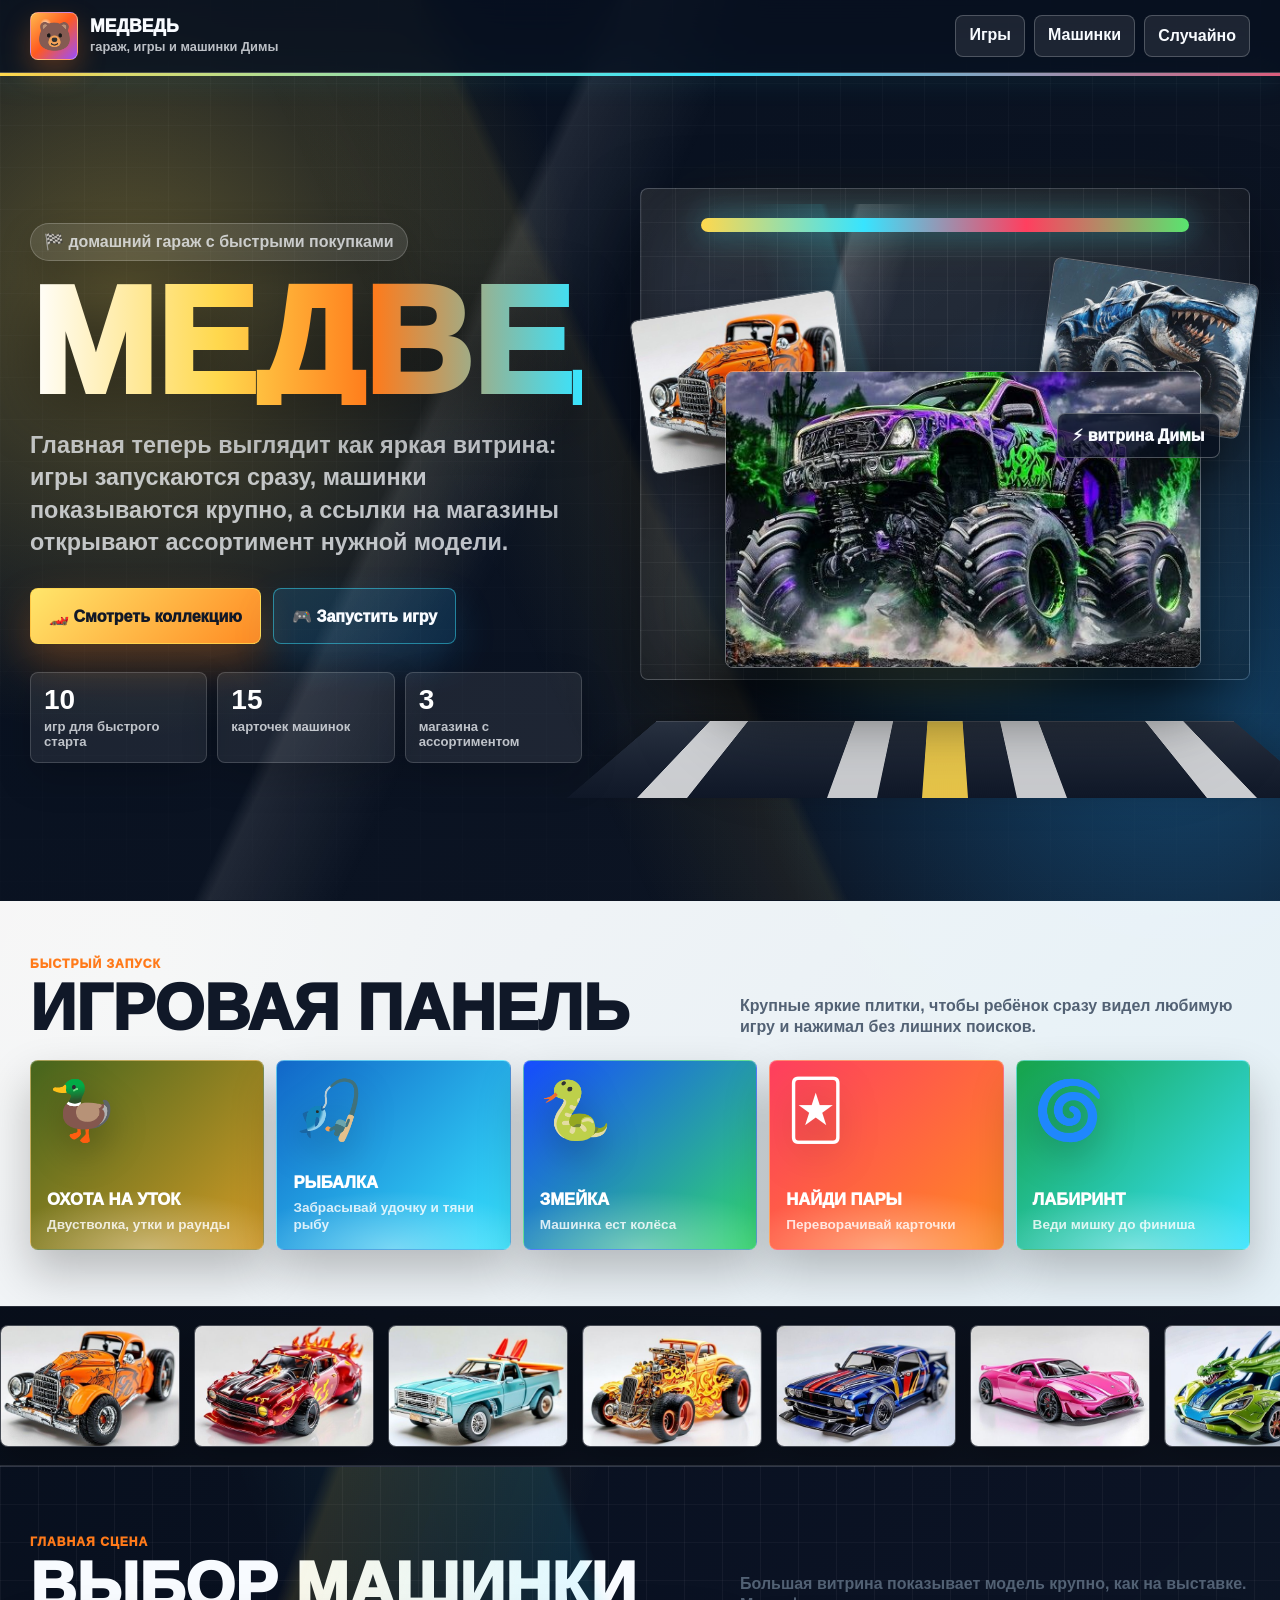
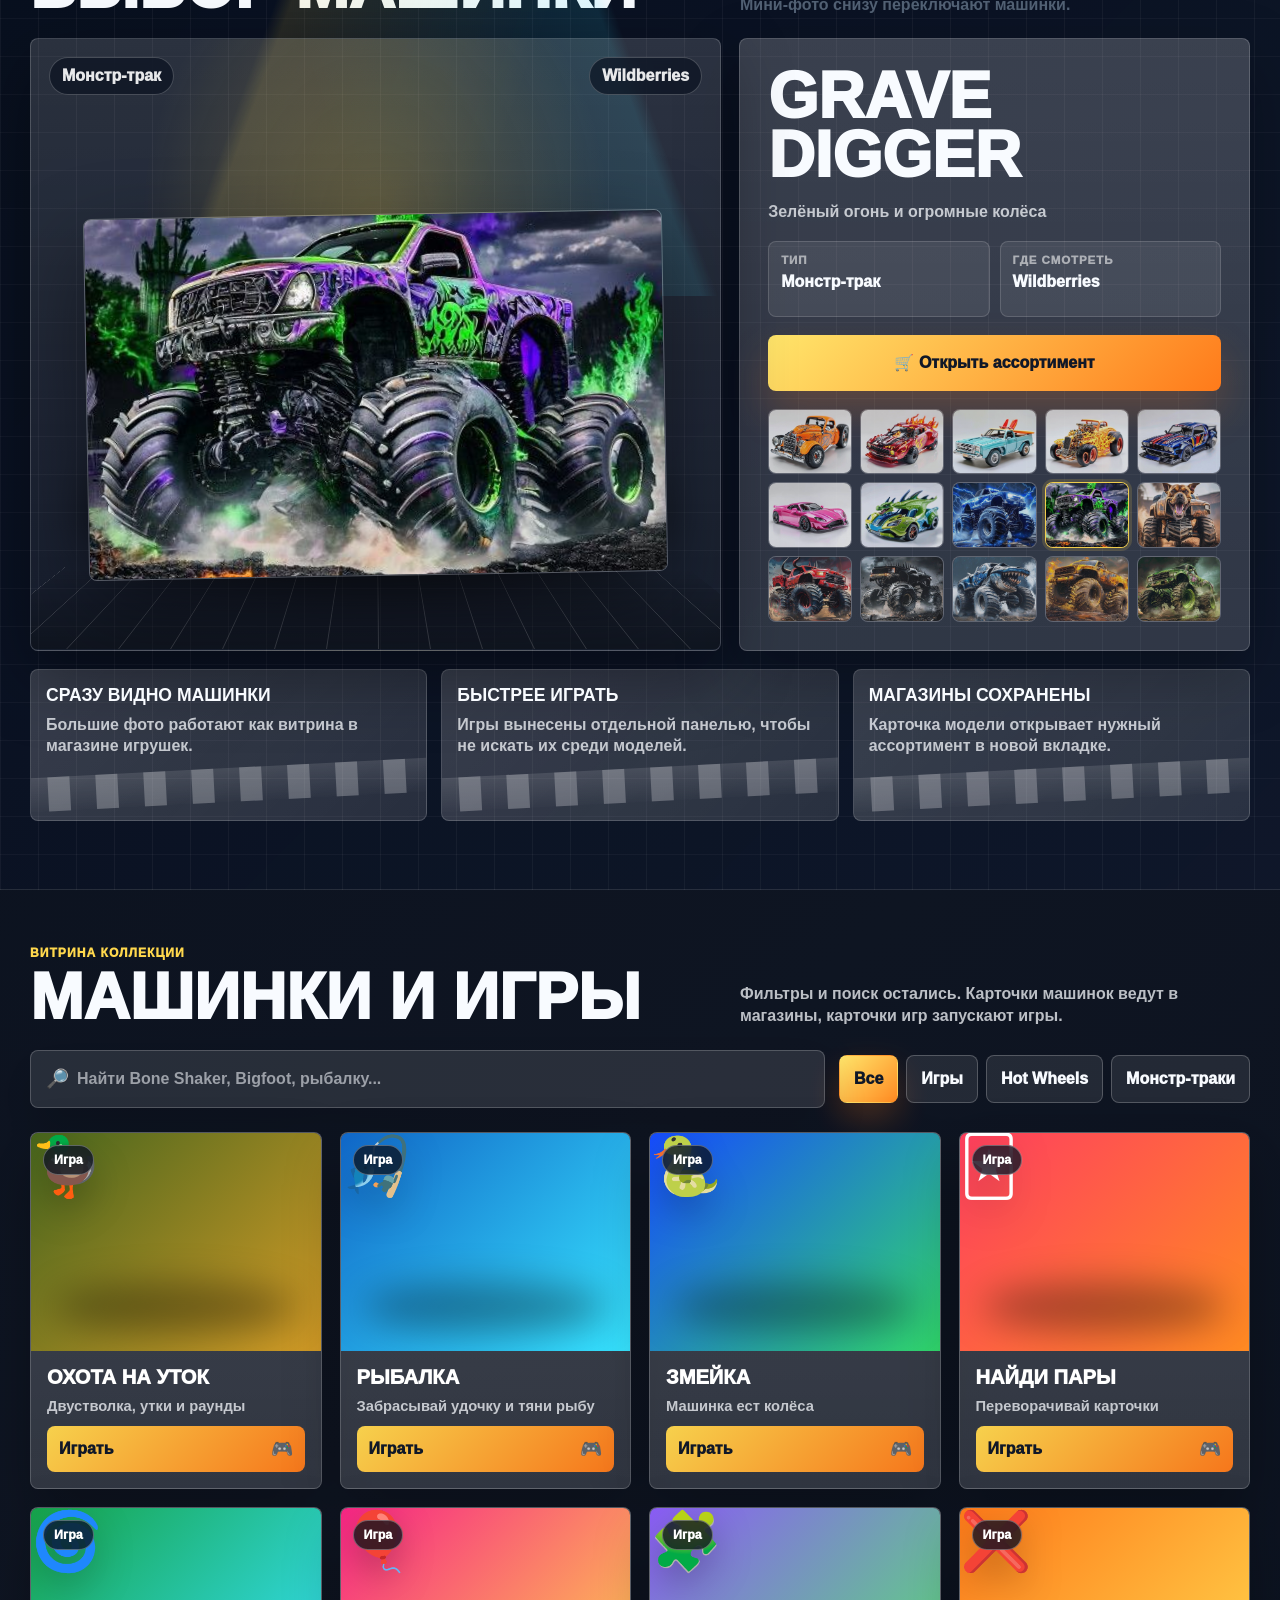
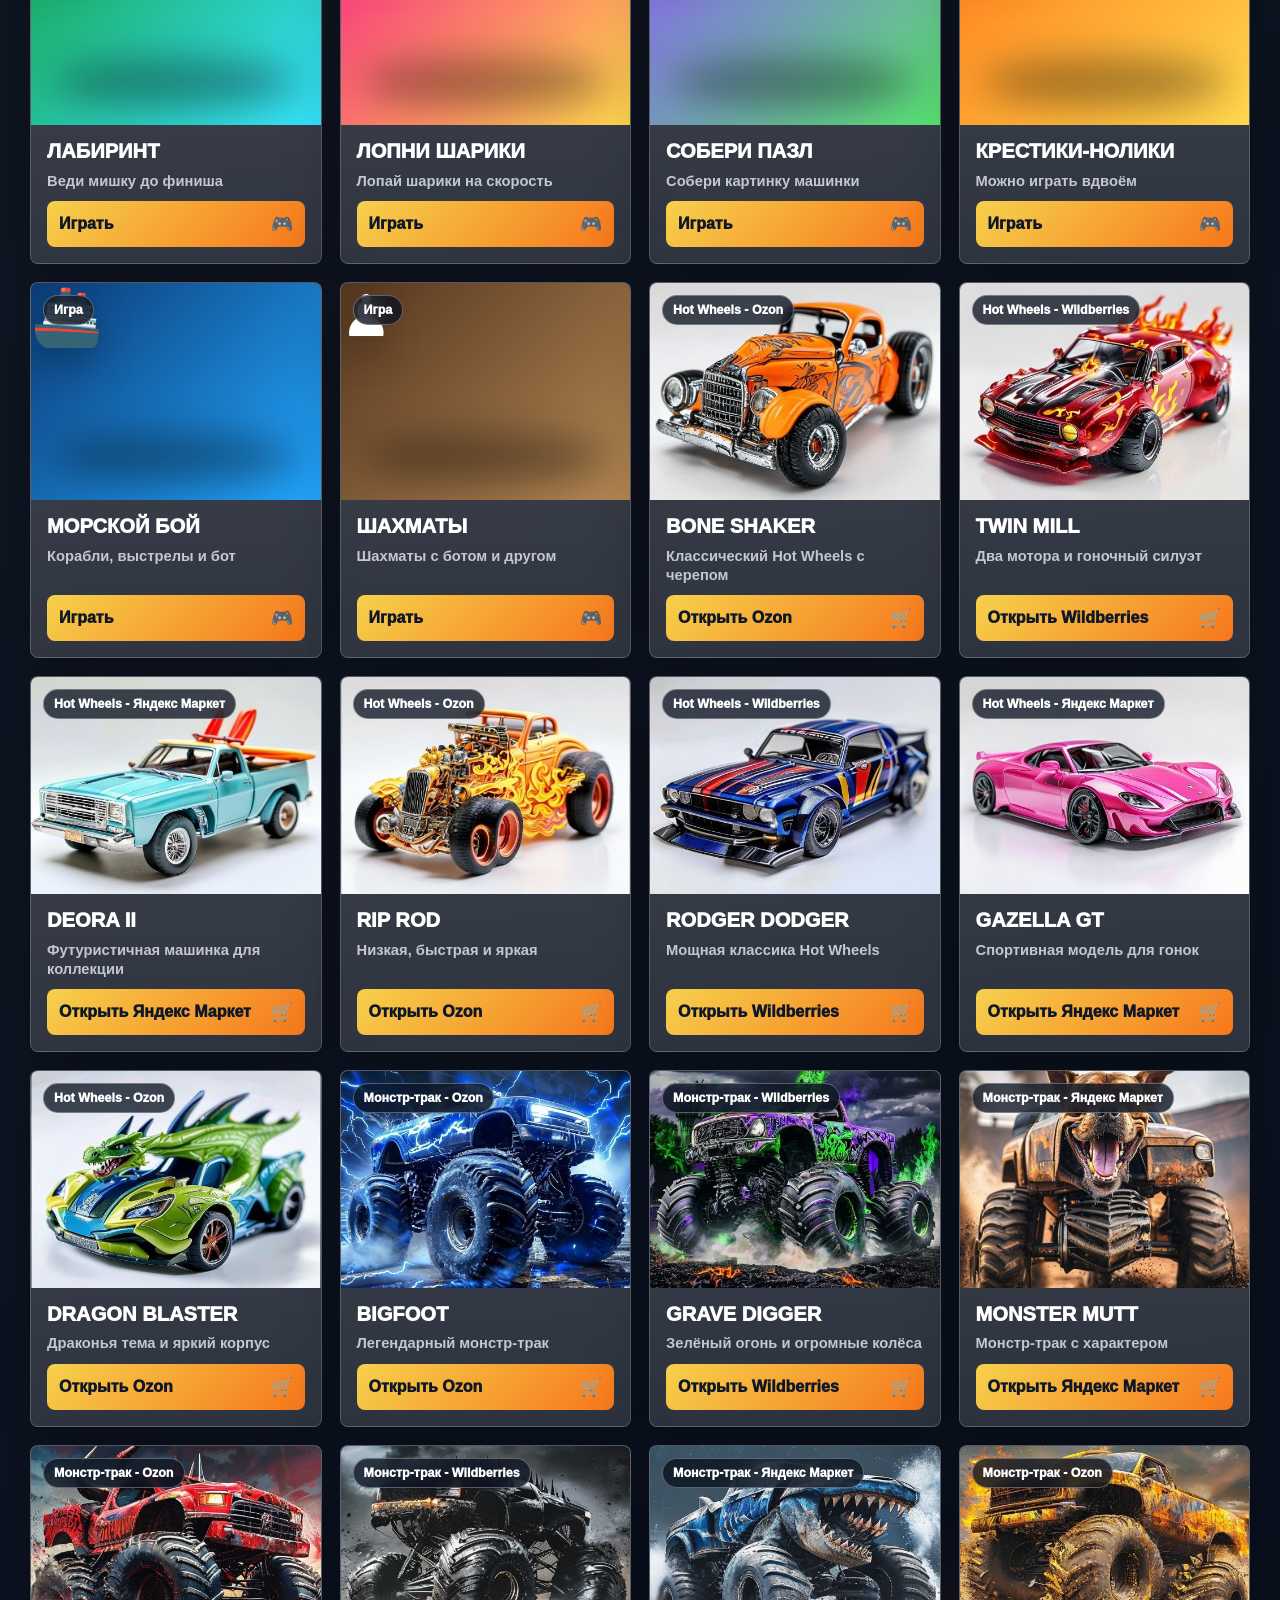
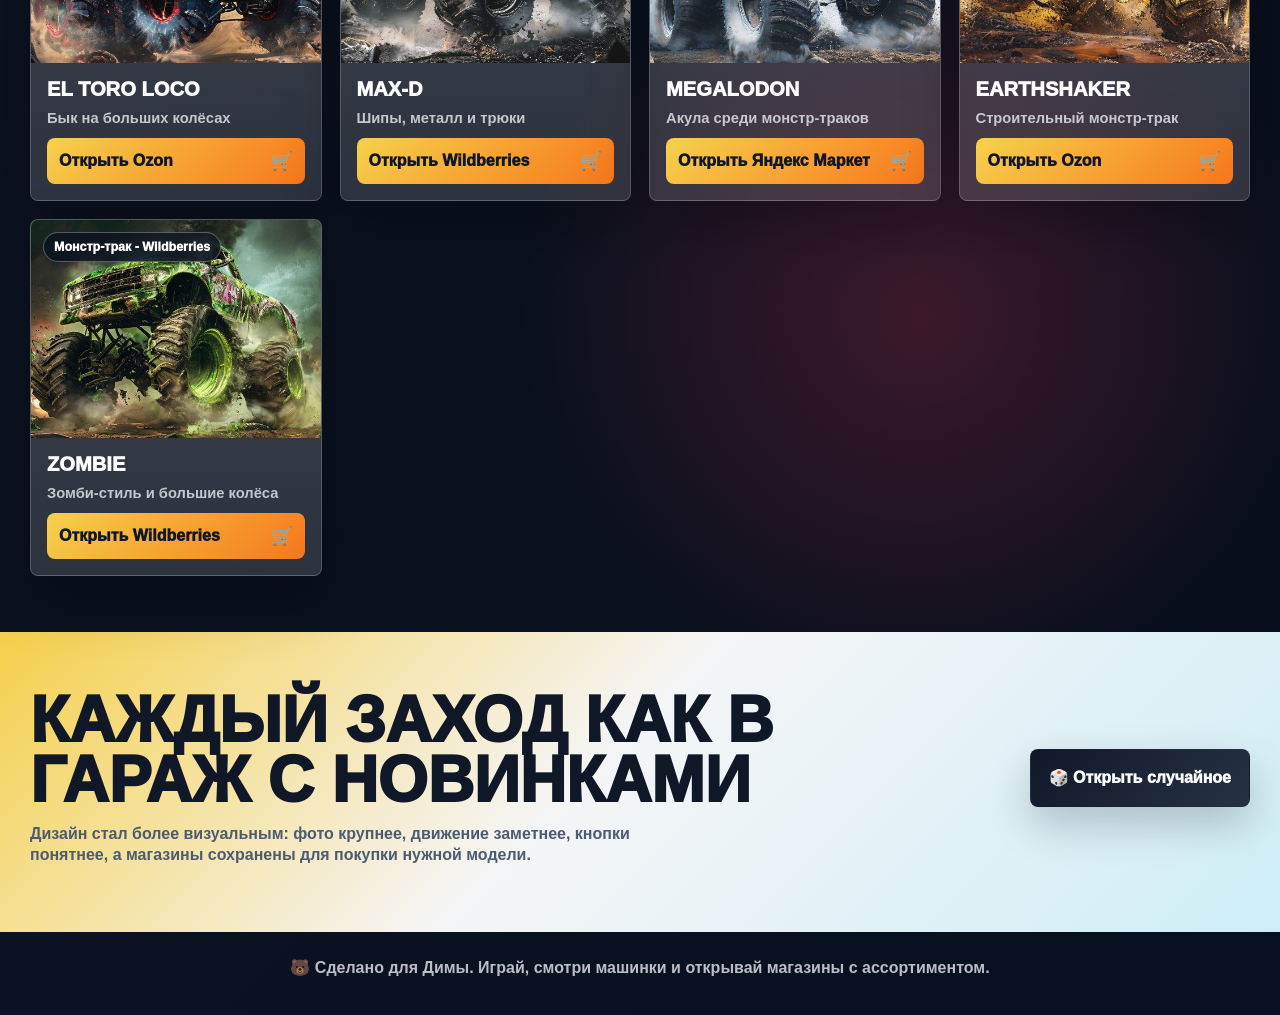
==== commit dc5921b1: "Add interactive cinematic home showcase" ====
--- a/index.html
+++ b/index.html
@@ -185,6 +185,19 @@
       min-height: 100vh;
     }
 
+    .page::before {
+      content: "";
+      position: fixed;
+      inset: 72px 0 auto;
+      height: 4px;
+      z-index: 25;
+      pointer-events: none;
+      background: linear-gradient(90deg, var(--yellow), var(--cyan), var(--red), var(--green), var(--yellow));
+      background-size: 220% 100%;
+      box-shadow: 0 0 28px rgba(55, 228, 255, 0.34);
+      animation: neonFlow 7s linear infinite;
+    }
+
     .hero {
       position: relative;
       min-height: calc(100svh - 72px);
@@ -323,6 +336,18 @@
       isolation: isolate;
     }
 
+    .showroom::after {
+      content: "";
+      position: absolute;
+      inset: 16px 18px 132px;
+      z-index: -1;
+      border-radius: var(--radius);
+      background:
+        linear-gradient(105deg, transparent 0 28%, rgba(255,255,255,0.16) 29%, transparent 38%),
+        linear-gradient(255deg, transparent 0 58%, rgba(55,228,255,0.12) 59%, transparent 70%);
+      animation: lightSweep 6s ease-in-out infinite;
+    }
+
     .showroom::before {
       content: "";
       position: absolute;
@@ -453,6 +478,16 @@
     @keyframes roadMove {
       from { background-position: 0 0, 0 0, 0 0; }
       to { background-position: 190px 0, 0 0, 0 0; }
+    }
+
+    @keyframes neonFlow {
+      from { background-position: 0 0; }
+      to { background-position: 220% 0; }
+    }
+
+    @keyframes lightSweep {
+      0%, 100% { opacity: 0.38; transform: translateX(-10px); }
+      50% { opacity: 0.85; transform: translateX(10px); }
     }
 
     .band {
@@ -819,6 +854,280 @@
       display: block;
     }
 
+    .cinema {
+      position: relative;
+      padding: 68px 0;
+      overflow: hidden;
+      background:
+        linear-gradient(90deg, rgba(255,255,255,0.045) 1px, transparent 1px),
+        linear-gradient(0deg, rgba(255,255,255,0.035) 1px, transparent 1px),
+        linear-gradient(135deg, rgba(8,16,31,0.98), rgba(15,23,42,0.94));
+      background-size: 38px 38px, 38px 38px, auto;
+      border-block: 1px solid rgba(255,255,255,0.12);
+    }
+
+    .cinema::before {
+      content: "";
+      position: absolute;
+      left: -8%;
+      right: -8%;
+      top: 0;
+      height: 42%;
+      pointer-events: none;
+      background:
+        linear-gradient(110deg, transparent 0 26%, rgba(255,216,77,0.12) 27%, transparent 43%),
+        linear-gradient(250deg, transparent 0 50%, rgba(55,228,255,0.12) 51%, transparent 70%);
+    }
+
+    .spotlight {
+      position: relative;
+      display: grid;
+      grid-template-columns: minmax(0, 1.15fr) minmax(320px, 0.85fr);
+      gap: 18px;
+      align-items: stretch;
+      z-index: 1;
+    }
+
+    .spotlight-stage {
+      position: relative;
+      min-height: 520px;
+      overflow: hidden;
+      border: 1px solid rgba(255,255,255,0.18);
+      border-radius: var(--radius);
+      background:
+        radial-gradient(ellipse at center 30%, rgba(255,216,77,0.24), transparent 48%),
+        linear-gradient(180deg, rgba(255,255,255,0.14), rgba(255,255,255,0.05));
+      box-shadow: var(--shadow);
+      isolation: isolate;
+    }
+
+    .spotlight-stage::before {
+      content: "";
+      position: absolute;
+      left: 8%;
+      right: 8%;
+      bottom: 10%;
+      height: 26%;
+      z-index: -1;
+      border-radius: 50%;
+      background: rgba(0,0,0,0.48);
+      filter: blur(22px);
+    }
+
+    .spotlight-stage::after {
+      content: "";
+      position: absolute;
+      inset: auto -10% 0;
+      height: 38%;
+      z-index: -2;
+      background:
+        repeating-linear-gradient(90deg, rgba(255,255,255,0.16) 0 1px, transparent 1px 52px),
+        linear-gradient(180deg, transparent, rgba(0,0,0,0.32));
+      transform: perspective(620px) rotateX(62deg);
+      transform-origin: bottom;
+    }
+
+    .spotlight-image {
+      position: absolute;
+      left: 8%;
+      right: 8%;
+      bottom: 12%;
+      display: block;
+      width: 84%;
+      aspect-ratio: 16 / 10;
+      object-fit: cover;
+      border: 1px solid rgba(255,255,255,0.28);
+      border-radius: var(--radius);
+      box-shadow: 0 34px 86px rgba(0,0,0,0.44);
+      transform: rotate(-1deg);
+      animation: stageFloat 4s ease-in-out infinite;
+    }
+
+    .spotlight-label {
+      position: absolute;
+      top: 18px;
+      left: 18px;
+      right: 18px;
+      display: flex;
+      align-items: center;
+      justify-content: space-between;
+      gap: 10px;
+      z-index: 3;
+    }
+
+    .spotlight-label span {
+      border: 1px solid rgba(255,255,255,0.22);
+      border-radius: 999px;
+      background: rgba(9, 17, 31, 0.68);
+      padding: 9px 12px;
+      color: rgba(255,255,255,0.9);
+      font-weight: 950;
+      backdrop-filter: blur(12px);
+    }
+
+    .spotlight-panel {
+      display: flex;
+      flex-direction: column;
+      min-height: 520px;
+      border: 1px solid rgba(255,255,255,0.18);
+      border-radius: var(--radius);
+      background:
+        linear-gradient(180deg, rgba(255,255,255,0.13), rgba(255,255,255,0.07)),
+        rgba(255,255,255,0.08);
+      padding: clamp(18px, 3vw, 28px);
+      box-shadow: 0 24px 64px rgba(0,0,0,0.26);
+    }
+
+    .spotlight-panel h3 {
+      margin: 0;
+      font-size: clamp(2rem, 5vw, 4rem);
+      line-height: 0.92;
+      text-transform: uppercase;
+      font-weight: 1000;
+    }
+
+    .spotlight-panel p {
+      margin: 16px 0 0;
+      color: var(--soft);
+      font-weight: 850;
+      line-height: 1.38;
+    }
+
+    .spotlight-meta {
+      display: grid;
+      grid-template-columns: repeat(2, minmax(0, 1fr));
+      gap: 10px;
+      margin-top: 18px;
+    }
+
+    .spotlight-chip {
+      min-height: 76px;
+      border: 1px solid rgba(255,255,255,0.15);
+      border-radius: var(--radius);
+      background: rgba(255,255,255,0.08);
+      padding: 12px;
+      font-weight: 950;
+    }
+
+    .spotlight-chip small {
+      display: block;
+      margin-bottom: 7px;
+      color: rgba(255,255,255,0.56);
+      font-size: 0.72rem;
+      text-transform: uppercase;
+      letter-spacing: 0.08em;
+    }
+
+    .spotlight-link {
+      display: inline-flex;
+      align-items: center;
+      justify-content: center;
+      gap: 10px;
+      min-height: 56px;
+      margin-top: 18px;
+      border-radius: var(--radius);
+      background: linear-gradient(135deg, #ffe66b, #ff7a1a);
+      color: #101828;
+      font-weight: 1000;
+      text-decoration: none;
+      box-shadow: 0 20px 42px rgba(255,122,26,0.22);
+    }
+
+    .thumb-grid {
+      display: grid;
+      grid-template-columns: repeat(5, minmax(0, 1fr));
+      gap: 8px;
+      margin-top: auto;
+      padding-top: 18px;
+    }
+
+    .thumb-btn {
+      position: relative;
+      overflow: hidden;
+      border: 1px solid rgba(255,255,255,0.18);
+      border-radius: var(--radius);
+      background: rgba(255,255,255,0.07);
+      cursor: pointer;
+      padding: 0;
+      aspect-ratio: 1 / 0.78;
+    }
+
+    .thumb-btn[aria-pressed="true"] {
+      border-color: rgba(255,216,77,0.92);
+      box-shadow: 0 0 0 3px rgba(255,216,77,0.15);
+    }
+
+    .thumb-btn img {
+      width: 100%;
+      height: 100%;
+      display: block;
+      object-fit: cover;
+      opacity: 0.82;
+      transition: transform 0.18s ease, opacity 0.18s ease;
+    }
+
+    .thumb-btn:hover img,
+    .thumb-btn[aria-pressed="true"] img {
+      opacity: 1;
+      transform: scale(1.08);
+    }
+
+    .visual-lanes {
+      display: grid;
+      grid-template-columns: repeat(3, minmax(0, 1fr));
+      gap: 14px;
+      margin-top: 18px;
+    }
+
+    .visual-lane {
+      min-height: 152px;
+      border: 1px solid rgba(255,255,255,0.16);
+      border-radius: var(--radius);
+      background:
+        linear-gradient(135deg, rgba(255,255,255,0.12), rgba(255,255,255,0.05)),
+        rgba(255,255,255,0.07);
+      padding: 15px;
+      overflow: hidden;
+      position: relative;
+    }
+
+    .visual-lane::after {
+      content: "";
+      position: absolute;
+      left: -20%;
+      right: -20%;
+      bottom: 18px;
+      height: 34px;
+      background:
+        repeating-linear-gradient(90deg, rgba(255,255,255,0.38) 0 22px, transparent 22px 48px),
+        linear-gradient(180deg, rgba(255,255,255,0.18), rgba(255,255,255,0.02));
+      transform: rotate(-3deg);
+      opacity: 0.65;
+    }
+
+    .visual-lane strong {
+      position: relative;
+      z-index: 2;
+      display: block;
+      font-size: 1.1rem;
+      text-transform: uppercase;
+    }
+
+    .visual-lane span {
+      position: relative;
+      z-index: 2;
+      display: block;
+      margin-top: 8px;
+      color: var(--soft);
+      font-weight: 800;
+      line-height: 1.32;
+    }
+
+    @keyframes stageFloat {
+      0%, 100% { transform: translateY(0) rotate(-1deg); }
+      50% { transform: translateY(-12px) rotate(1deg); }
+    }
+
     @keyframes shelfMove {
       from { transform: translateX(0); }
       to { transform: translateX(-50%); }
@@ -904,8 +1213,14 @@
       }
 
       .controls,
-      .final-inner {
+      .final-inner,
+      .spotlight {
         grid-template-columns: 1fr;
+      }
+
+      .spotlight-stage,
+      .spotlight-panel {
+        min-height: 430px;
       }
 
       .filters {
@@ -1048,6 +1363,40 @@
       }
 
       .collection-grid {
+        grid-template-columns: 1fr;
+      }
+
+      .spotlight-stage,
+      .spotlight-panel {
+        min-height: auto;
+      }
+
+      .spotlight-stage {
+        aspect-ratio: 1 / 0.82;
+      }
+
+      .spotlight-label {
+        align-items: flex-start;
+        flex-direction: column;
+      }
+
+      .spotlight-label span {
+        padding: 7px 9px;
+        font-size: 0.82rem;
+      }
+
+      .spotlight-image {
+        left: 6%;
+        right: 6%;
+        bottom: 12%;
+        width: 88%;
+      }
+
+      .thumb-grid {
+        grid-template-columns: repeat(3, minmax(0, 1fr));
+      }
+
+      .visual-lanes {
         grid-template-columns: 1fr;
       }
 
@@ -1140,6 +1489,45 @@
         <div class="garage-track" id="garageTrack"></div>
       </div>
 
+      <section class="cinema" aria-labelledby="spotlightTitle">
+        <div class="wrap">
+          <div class="section-head">
+            <div>
+              <p class="section-kicker">главная сцена</p>
+              <h2 class="section-title" id="spotlightTitle">Выбор машинки</h2>
+            </div>
+            <p class="section-note">Большая витрина показывает модель крупно, как на выставке. Мини-фото снизу переключают машинки.</p>
+          </div>
+
+          <div class="spotlight">
+            <div class="spotlight-stage" aria-label="Крупная машинка">
+              <div class="spotlight-label">
+                <span id="spotlightType">Monster Truck</span>
+                <span id="spotlightStore">магазин</span>
+              </div>
+              <img class="spotlight-image" id="spotlightImage" src="img/cars/grave_digger.jpg" alt="Grave Digger" />
+            </div>
+
+            <aside class="spotlight-panel" aria-label="Описание выбранной машинки">
+              <h3 id="spotlightName">GRAVE DIGGER</h3>
+              <p id="spotlightDesc">Зелёный огонь и огромные колёса</p>
+              <div class="spotlight-meta">
+                <div class="spotlight-chip"><small>тип</small><span id="spotlightKind">Монстр-трак</span></div>
+                <div class="spotlight-chip"><small>где смотреть</small><span id="spotlightShop">Wildberries</span></div>
+              </div>
+              <a class="spotlight-link" id="spotlightLink" href="https://www.wildberries.ru/catalog/0/search.aspx?search=monster%20jam%20grave%20digger" target="_blank" rel="noopener noreferrer">🛒 Открыть ассортимент</a>
+              <div class="thumb-grid" id="thumbGrid"></div>
+            </aside>
+          </div>
+
+          <div class="visual-lanes" aria-label="Что стало удобнее">
+            <div class="visual-lane"><strong>Сразу видно машинки</strong><span>Большие фото работают как витрина в магазине игрушек.</span></div>
+            <div class="visual-lane"><strong>Быстрее играть</strong><span>Игры вынесены отдельной панелью, чтобы не искать их среди моделей.</span></div>
+            <div class="visual-lane"><strong>Магазины сохранены</strong><span>Карточка модели открывает нужный ассортимент в новой вкладке.</span></div>
+          </div>
+        </div>
+      </section>
+
       <section class="band dark" id="catalog" aria-labelledby="catalogTitle">
         <div class="wrap">
           <div class="section-head">
@@ -1220,6 +1608,15 @@
     const catalogGrid = document.getElementById('catalogGrid');
     const gameGrid = document.getElementById('gameGrid');
     const garageTrack = document.getElementById('garageTrack');
+    const thumbGrid = document.getElementById('thumbGrid');
+    const spotlightImage = document.getElementById('spotlightImage');
+    const spotlightName = document.getElementById('spotlightName');
+    const spotlightDesc = document.getElementById('spotlightDesc');
+    const spotlightType = document.getElementById('spotlightType');
+    const spotlightStore = document.getElementById('spotlightStore');
+    const spotlightKind = document.getElementById('spotlightKind');
+    const spotlightShop = document.getElementById('spotlightShop');
+    const spotlightLink = document.getElementById('spotlightLink');
     const searchInput = document.getElementById('searchInput');
     const emptyState = document.getElementById('emptyState');
     const filterButtons = Array.from(document.querySelectorAll('.filter-btn'));
@@ -1227,6 +1624,7 @@
     const surpriseBtn = document.getElementById('surpriseBtn');
 
     let activeFilter = 'all';
+    let spotlightIndex = 8;
 
     function typeLabel(type) {
       if (type === 'game') return 'Игра';
@@ -1301,6 +1699,32 @@
         .join('');
     }
 
+    function renderSpotlight(index = spotlightIndex) {
+      spotlightIndex = (index + toys.length) % toys.length;
+      const item = toys[spotlightIndex];
+      const kind = typeLabel(item.type);
+      spotlightImage.src = item.img;
+      spotlightImage.alt = item.name;
+      spotlightName.textContent = item.name;
+      spotlightDesc.textContent = item.desc;
+      spotlightType.textContent = kind;
+      spotlightStore.textContent = item.store;
+      spotlightKind.textContent = kind;
+      spotlightShop.textContent = item.store;
+      spotlightLink.href = item.href;
+      thumbGrid.querySelectorAll('.thumb-btn').forEach((button) => {
+        button.setAttribute('aria-pressed', String(Number(button.dataset.index) === spotlightIndex));
+      });
+    }
+
+    function renderThumbs() {
+      thumbGrid.innerHTML = toys.map((item, index) => `
+        <button class="thumb-btn" type="button" data-index="${index}" aria-label="Показать ${item.name}" aria-pressed="${index === spotlightIndex}">
+          <img src="${item.img}" alt="" loading="lazy" />
+        </button>
+      `).join('');
+    }
+
     function openRandom() {
       const item = catalog[Math.floor(Math.random() * catalog.length)];
       window.open(item.href, item.type === 'game' ? '_self' : '_blank', 'noopener,noreferrer');
@@ -1314,13 +1738,25 @@
       });
     });
 
+    thumbGrid.addEventListener('click', (event) => {
+      const button = event.target.closest('.thumb-btn');
+      if (!button) return;
+      renderSpotlight(Number(button.dataset.index));
+    });
+
     searchInput.addEventListener('input', renderCatalog);
     randomBtn.addEventListener('click', openRandom);
     surpriseBtn.addEventListener('click', openRandom);
 
     renderGames();
     renderGarageStrip();
+    renderThumbs();
+    renderSpotlight();
     renderCatalog();
+
+    window.setInterval(() => {
+      renderSpotlight(spotlightIndex + 1);
+    }, 5200);
   </script>
 </body>
 </html>
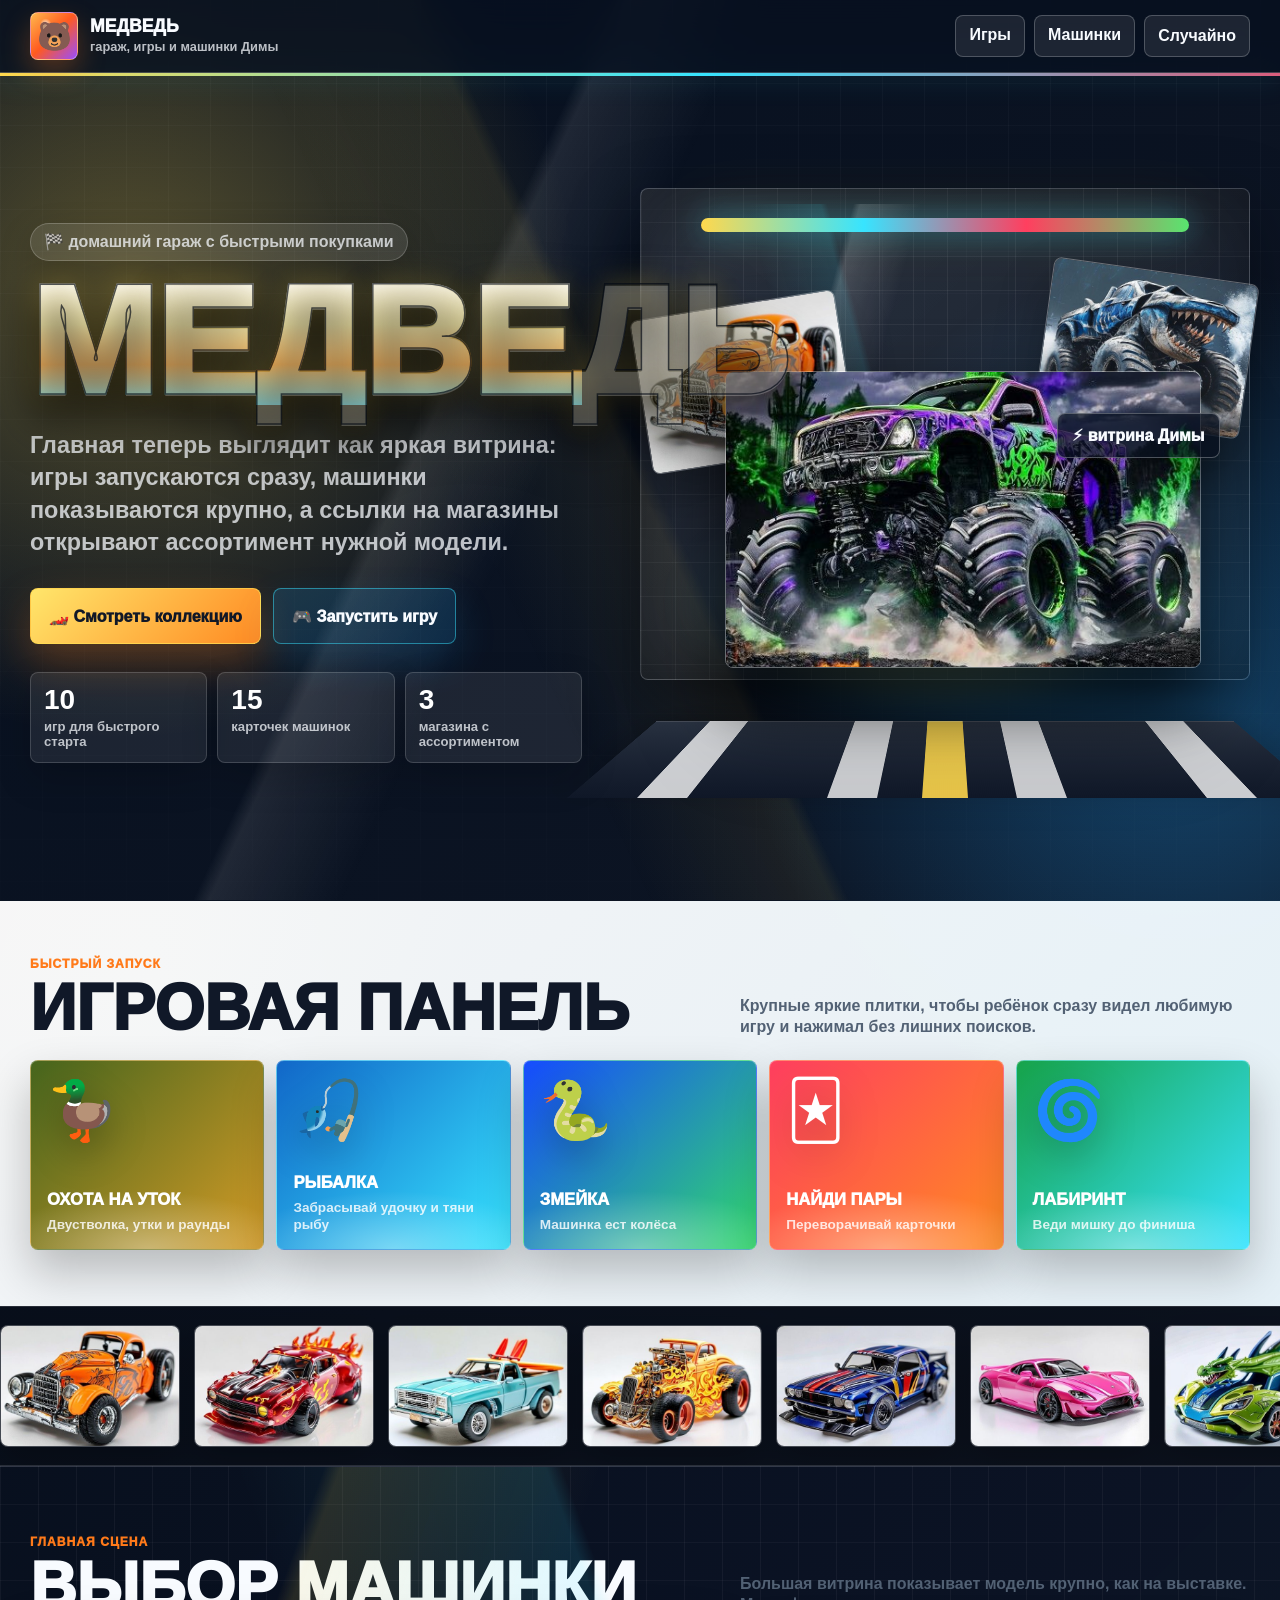
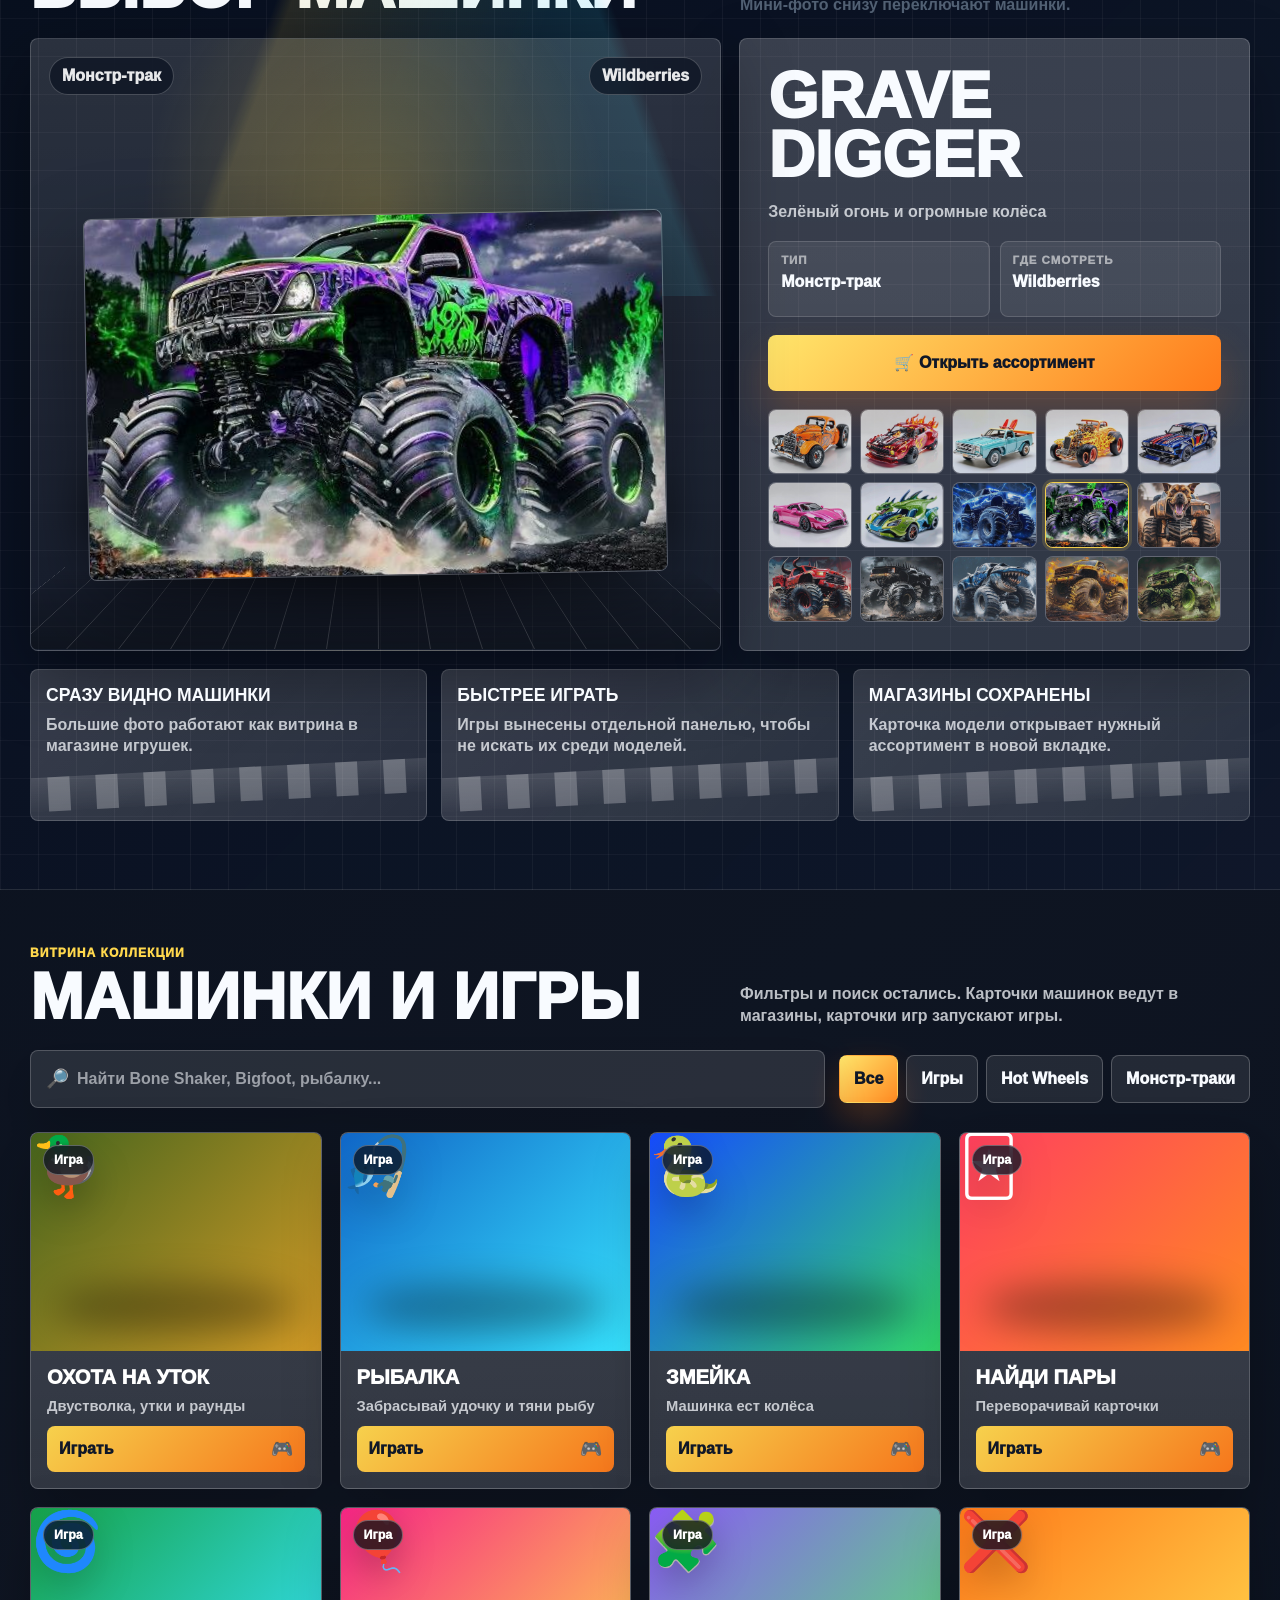
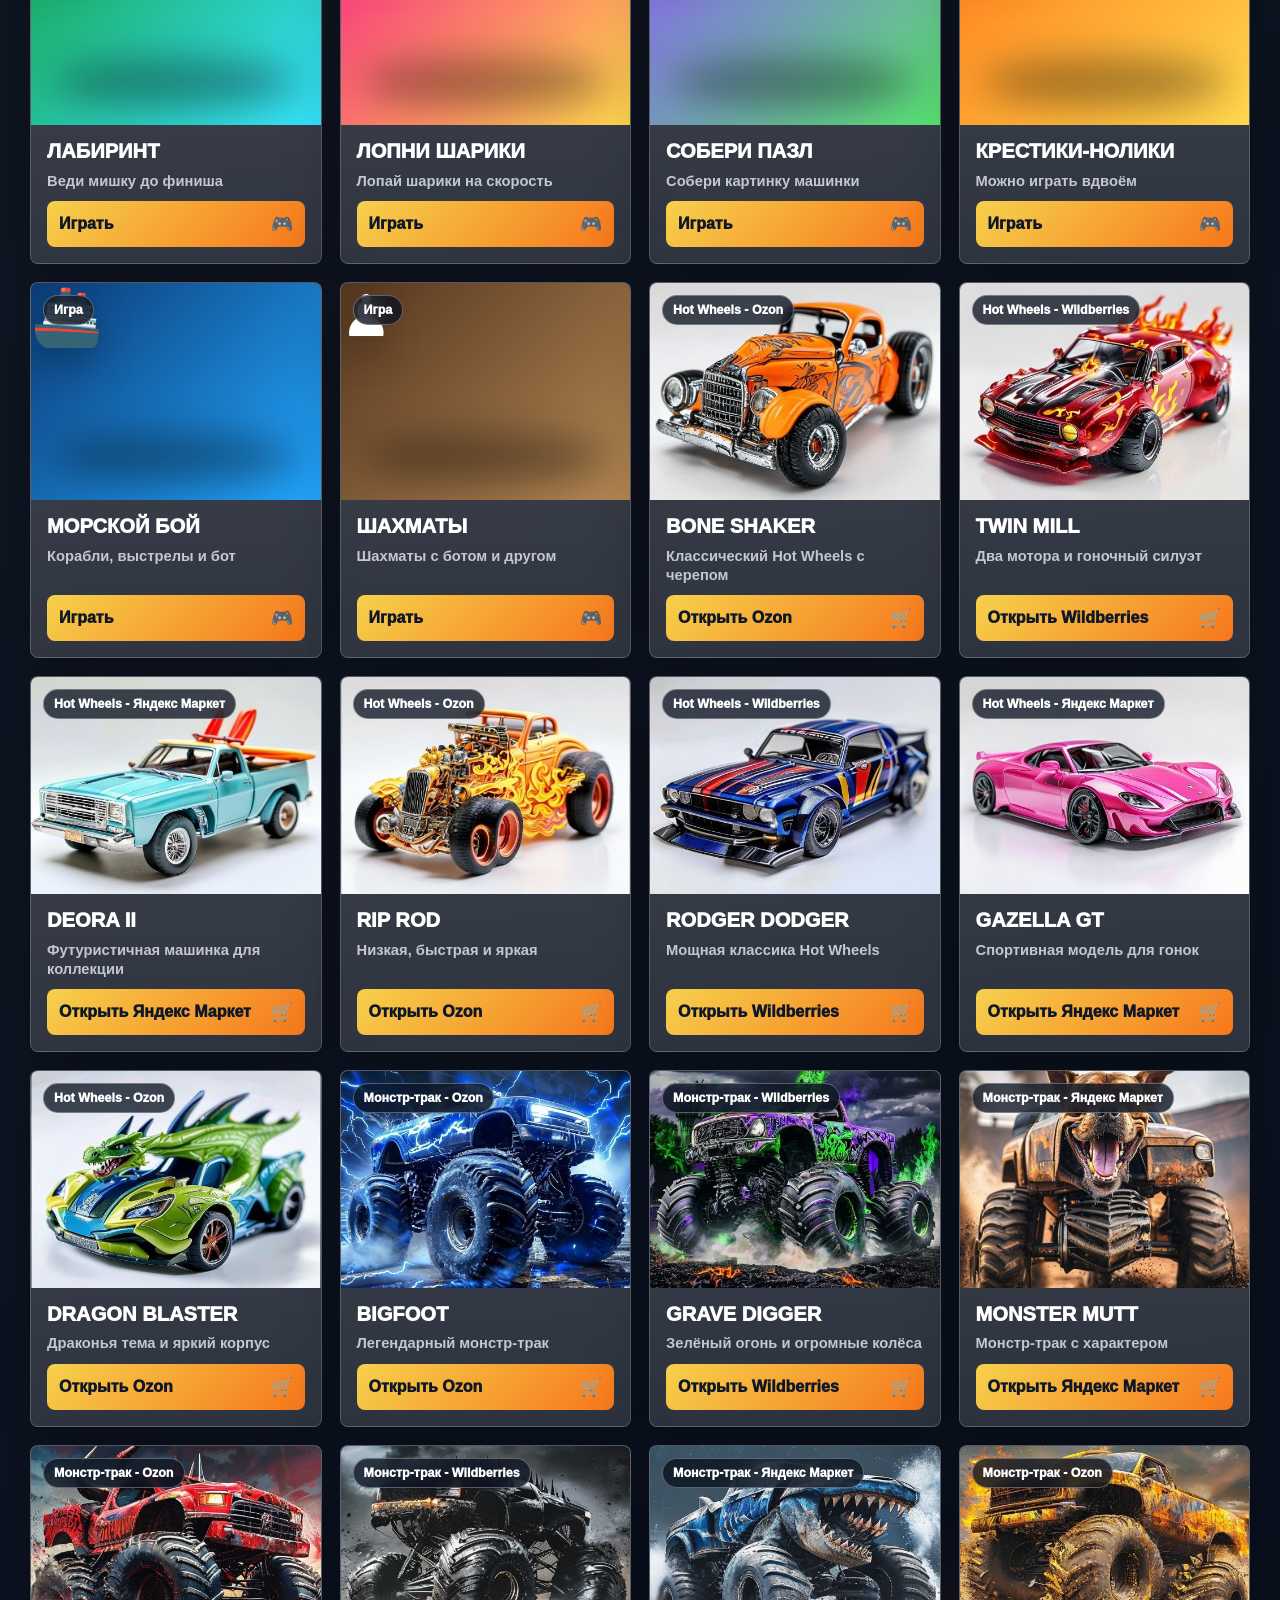
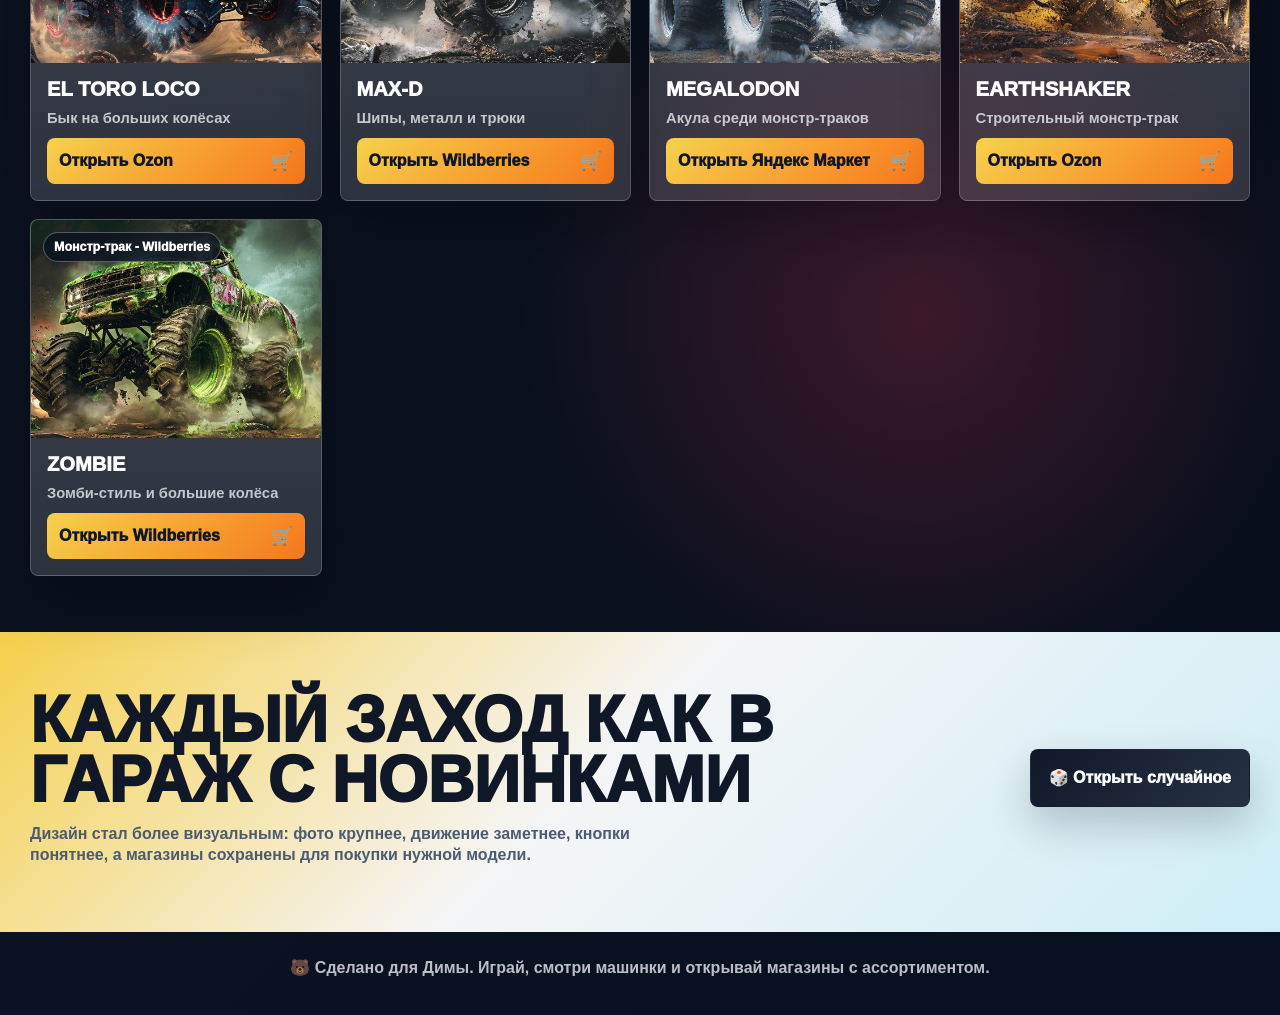
==== commit 9d2aa50e: "Improve home title visibility" ====
--- a/index.html
+++ b/index.html
@@ -250,10 +250,15 @@
       display: block;
       color: transparent;
       background:
-        linear-gradient(90deg, #fff 0%, #ffd84d 34%, #ff7a1a 62%, #37e4ff 100%);
+        linear-gradient(180deg, #ffffff 0%, #fff3a1 36%, #ff9a22 68%, #5feaff 100%);
       -webkit-background-clip: text;
       background-clip: text;
-      filter: drop-shadow(0 18px 30px rgba(0,0,0,0.42));
+      -webkit-text-stroke: 1.5px rgba(5, 10, 20, 0.68);
+      text-shadow:
+        0 2px 0 rgba(255,255,255,0.22),
+        0 18px 34px rgba(0,0,0,0.58),
+        0 0 30px rgba(255,216,77,0.26);
+      filter: drop-shadow(0 14px 24px rgba(0,0,0,0.42));
     }
 
     .mobile-showcase {
@@ -1197,11 +1202,48 @@
     @media (max-width: 980px) {
       .hero {
         min-height: auto;
+        padding-top: 30px;
       }
 
       .hero-inner {
         min-height: auto;
         grid-template-columns: 1fr;
+      }
+
+      .hero-title {
+        font-size: clamp(3.8rem, 11.8vw, 6.4rem);
+      }
+
+      .mobile-showcase {
+        display: grid;
+        grid-template-columns: 1.35fr 0.9fr;
+        gap: 10px;
+        margin: 18px 0 20px;
+        max-width: 720px;
+      }
+
+      .mobile-showcase img {
+        width: 100%;
+        height: 100%;
+        min-height: 150px;
+        object-fit: cover;
+        display: block;
+        border: 1px solid rgba(255, 255, 255, 0.28);
+        border-radius: var(--radius);
+        box-shadow: 0 18px 36px rgba(0,0,0,0.28);
+      }
+
+      .mobile-showcase-stack {
+        display: grid;
+        gap: 10px;
+      }
+
+      .mobile-showcase-stack img {
+        min-height: 70px;
+      }
+
+      .hero-lead {
+        margin-top: 0;
       }
 
       .showroom {
@@ -1266,12 +1308,10 @@
       }
 
       .hero-title {
-        font-size: clamp(3.5rem, 18vw, 5.8rem);
+        font-size: clamp(2.85rem, 13.5vw, 4rem);
       }
 
       .mobile-showcase {
-        display: grid;
-        grid-template-columns: 1.35fr 0.9fr;
         gap: 8px;
         margin: 16px 0 18px;
       }
@@ -1288,16 +1328,11 @@
       }
 
       .mobile-showcase-stack {
-        display: grid;
         gap: 8px;
       }
 
       .mobile-showcase-stack img {
         min-height: 48px;
-      }
-
-      .hero-lead {
-        margin-top: 0;
       }
 
       .hero-stats {
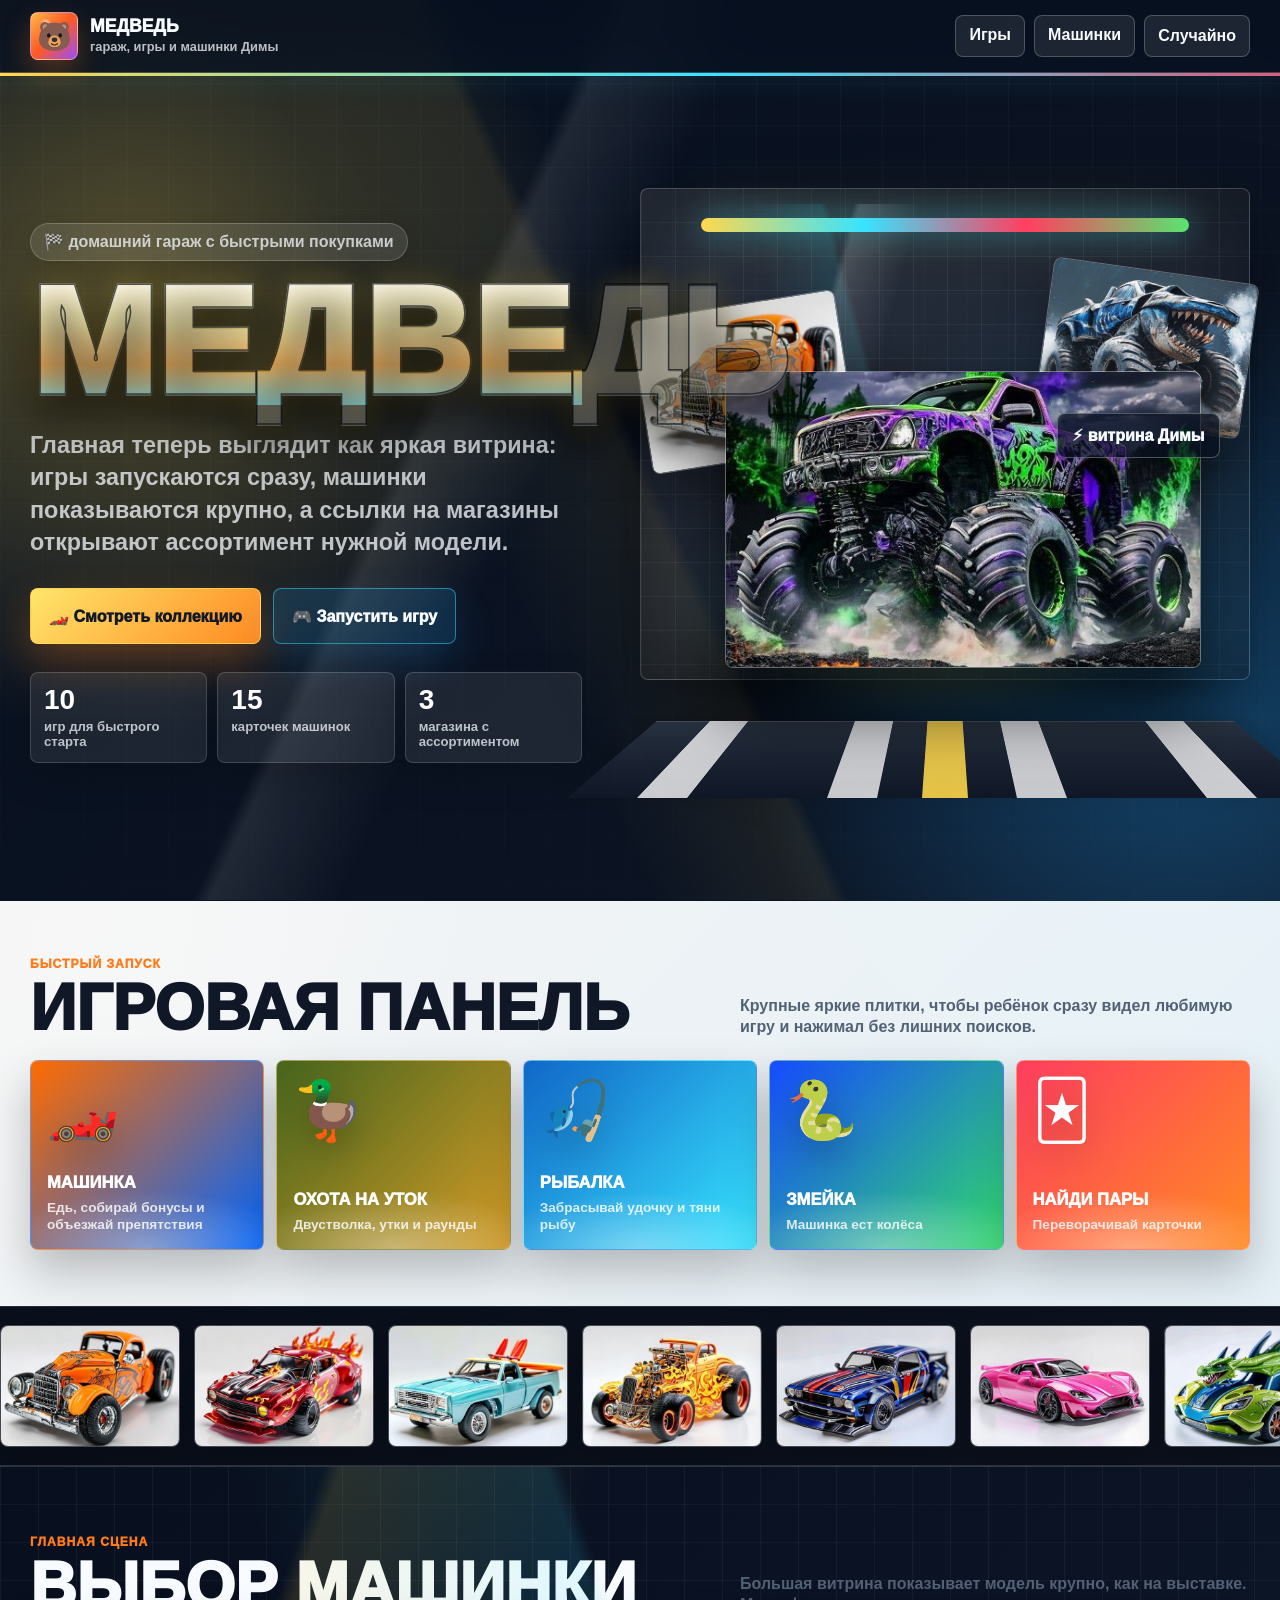
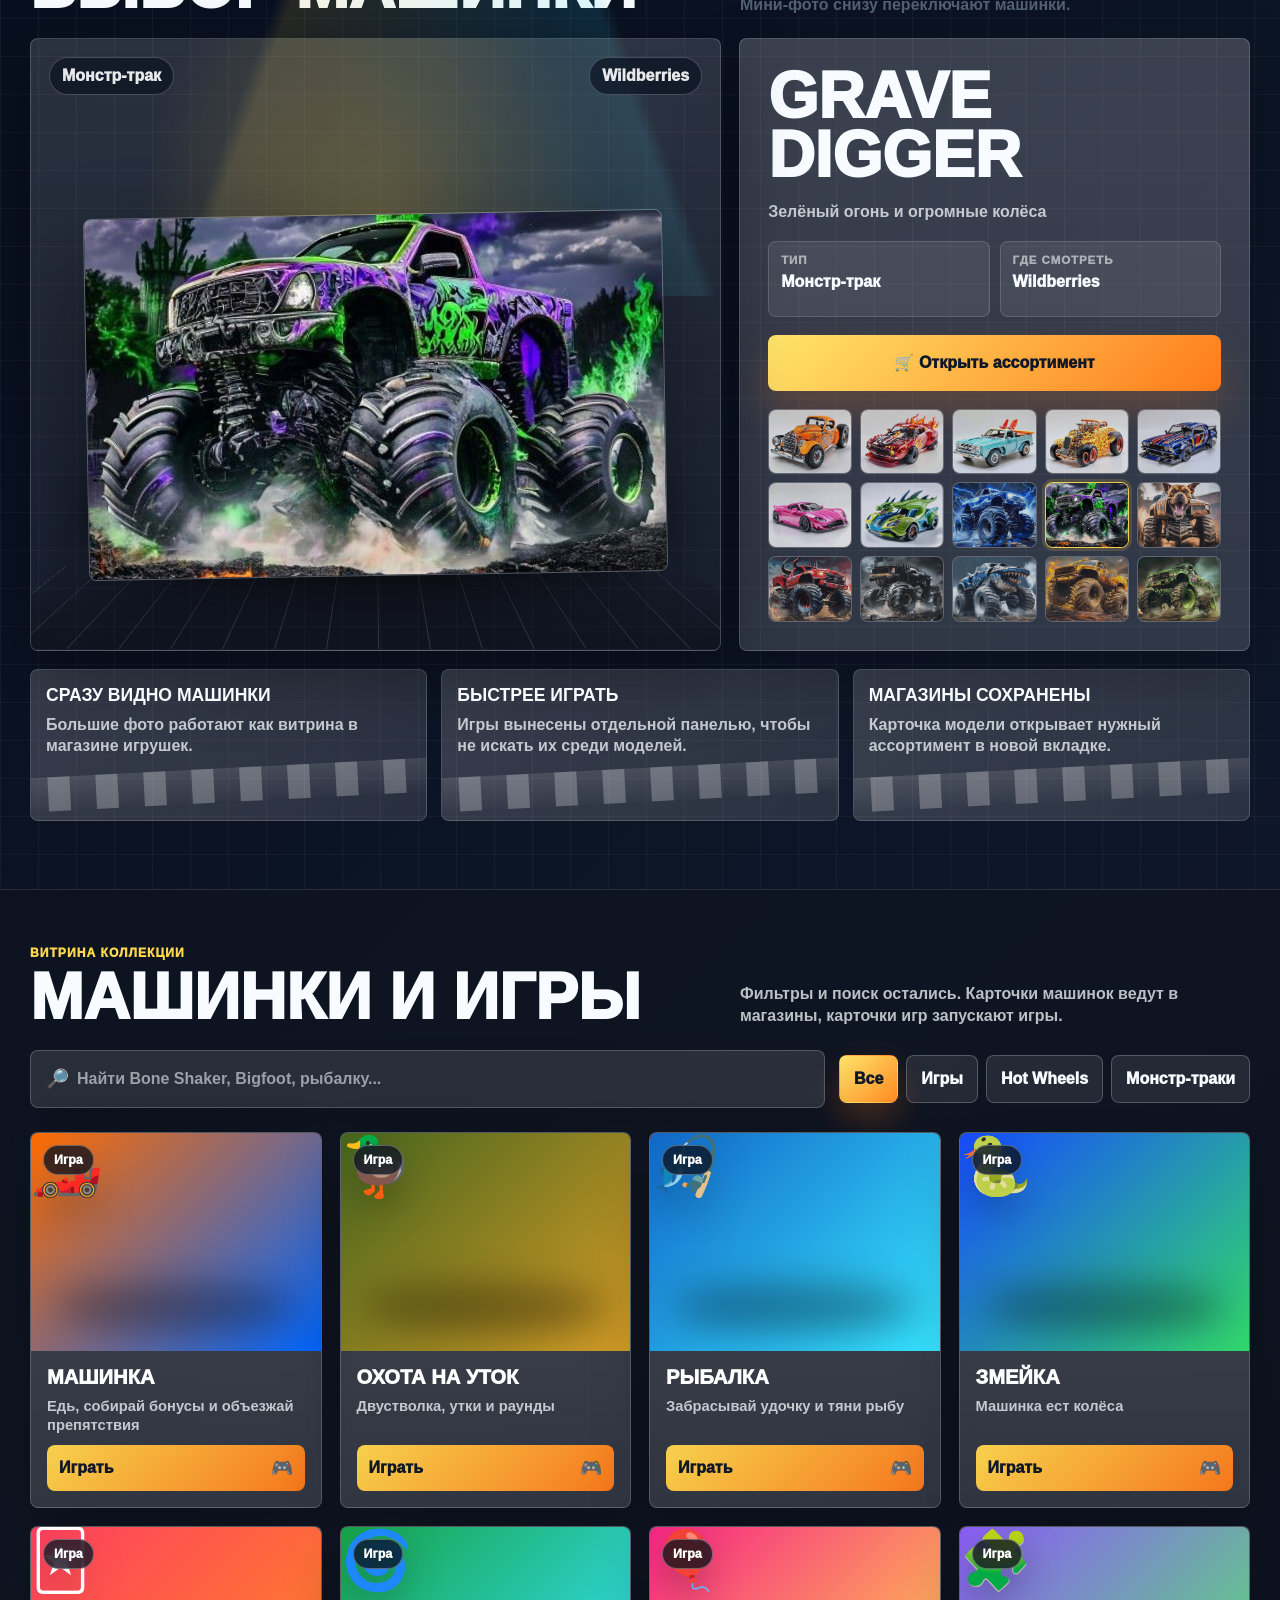
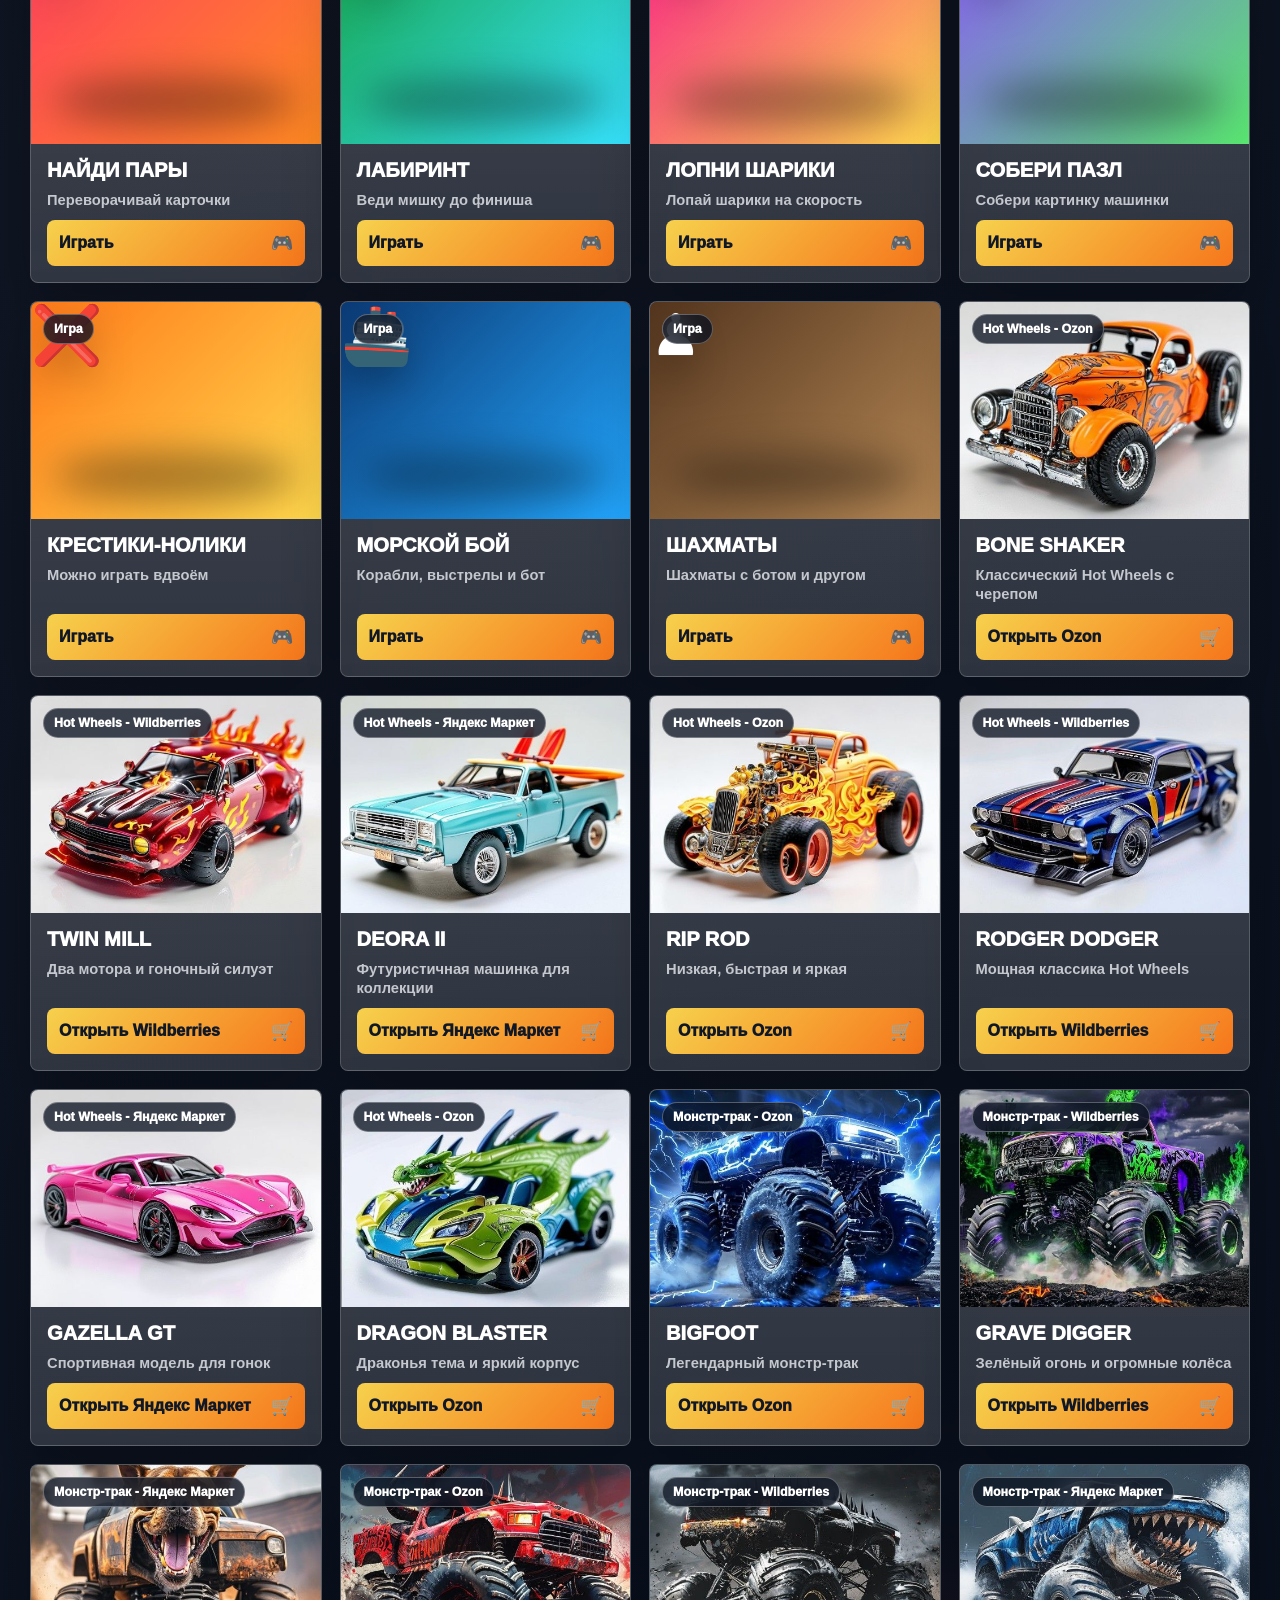
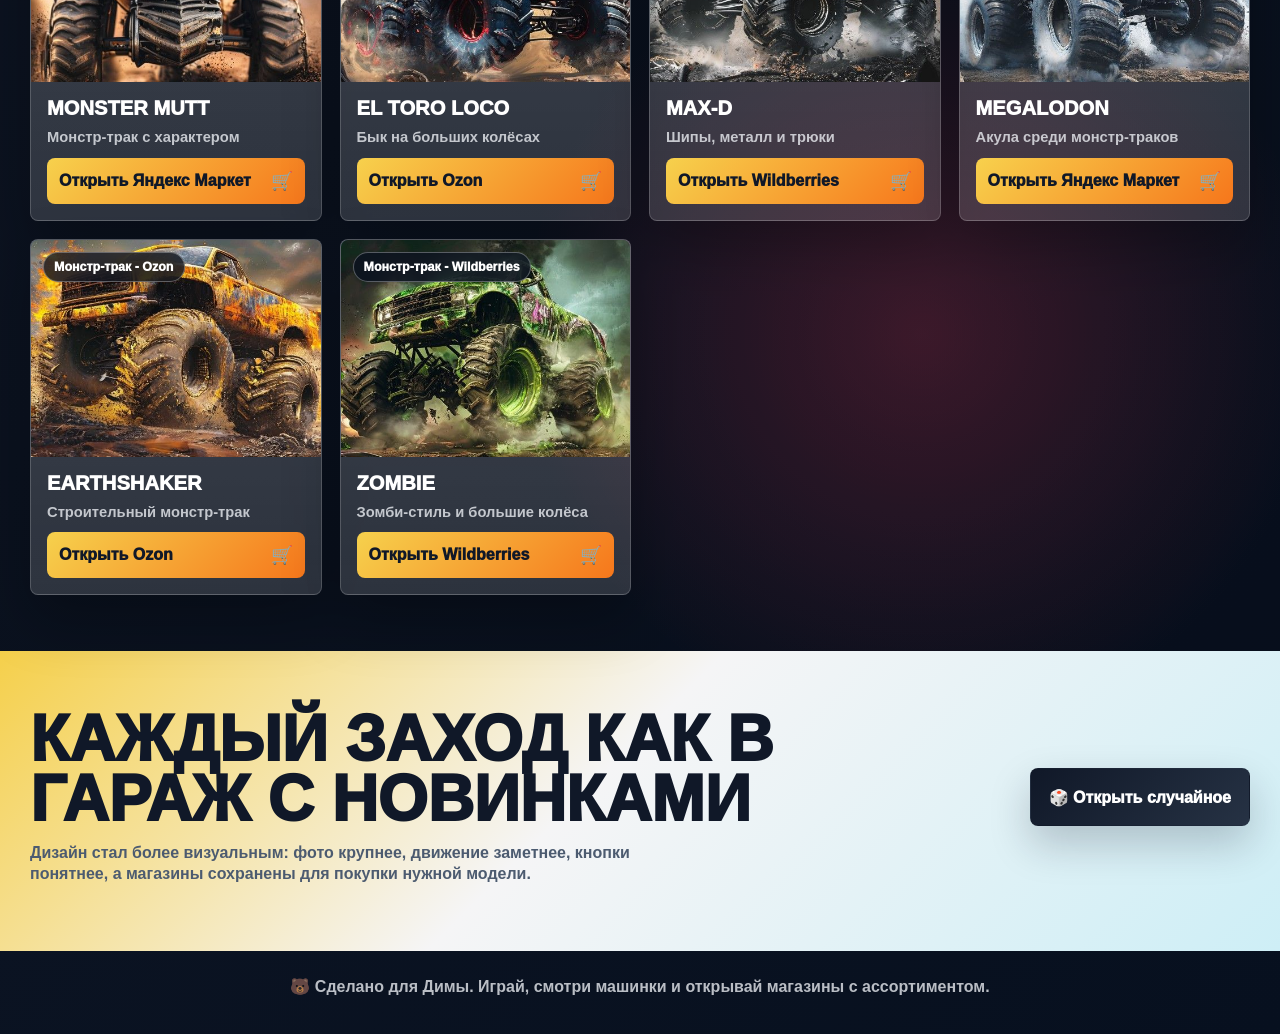
==== commit 80031b17: "Add car bonus runner game" ====
--- a/index.html
+++ b/index.html
@@ -1609,6 +1609,7 @@
 
   <script>
     const games = [
+      { id: 'car-runner', type: 'game', name: 'МАШИНКА', desc: 'Едь, собирай бонусы и объезжай препятствия', emoji: '🏎️', href: 'games/car-runner.html', bg: 'linear-gradient(135deg,#ff6b00,#0066ff)' },
       { id: 'hunt', type: 'game', name: 'ОХОТА НА УТОК', desc: 'Двустволка, утки и раунды', emoji: '🦆', href: 'games/hunt.html', bg: 'linear-gradient(135deg,#46651d,#d39b26)' },
       { id: 'fishing', type: 'game', name: 'РЫБАЛКА', desc: 'Забрасывай удочку и тяни рыбу', emoji: '🎣', href: 'games/fishing.html', bg: 'linear-gradient(135deg,#1167c8,#37e4ff)' },
       { id: 'snake', type: 'game', name: 'ЗМЕЙКА', desc: 'Машинка ест колёса', emoji: '🐍', href: 'games/snake.html', bg: 'linear-gradient(135deg,#164cff,#31d86b)' },
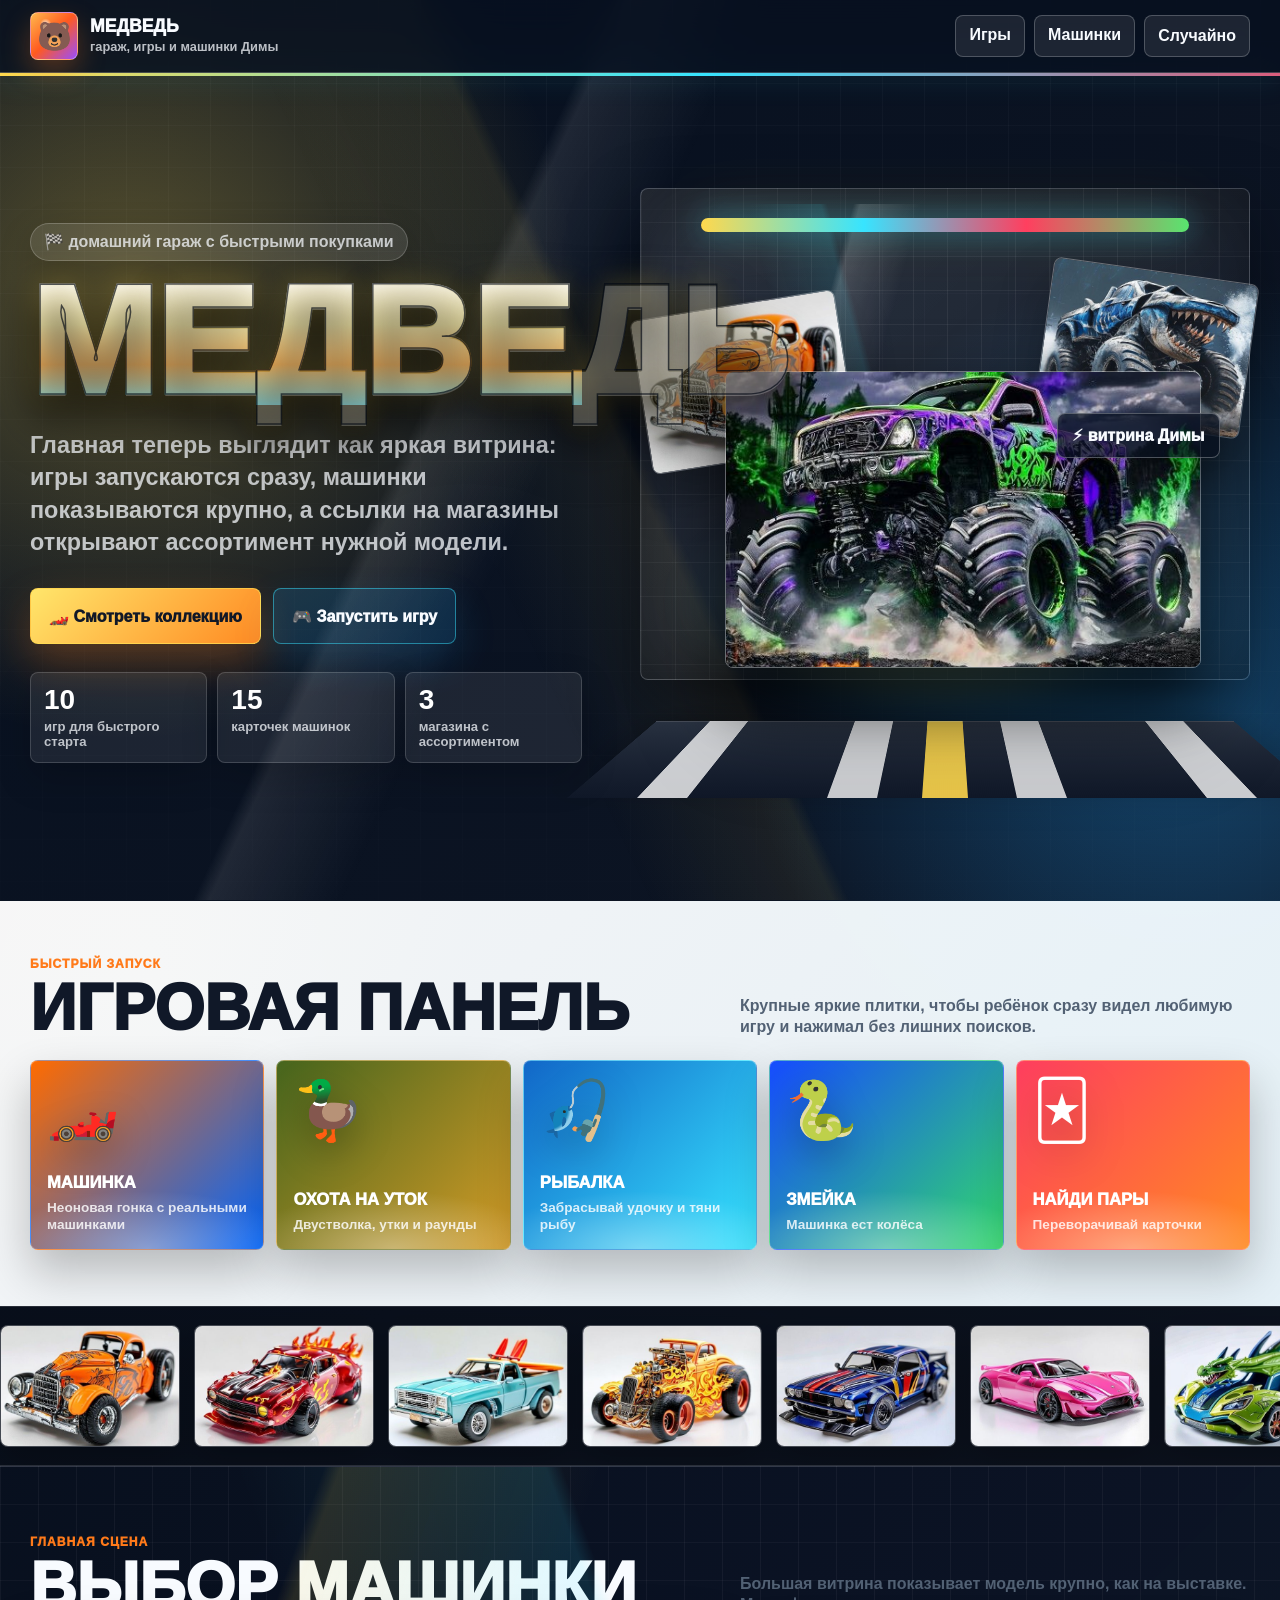
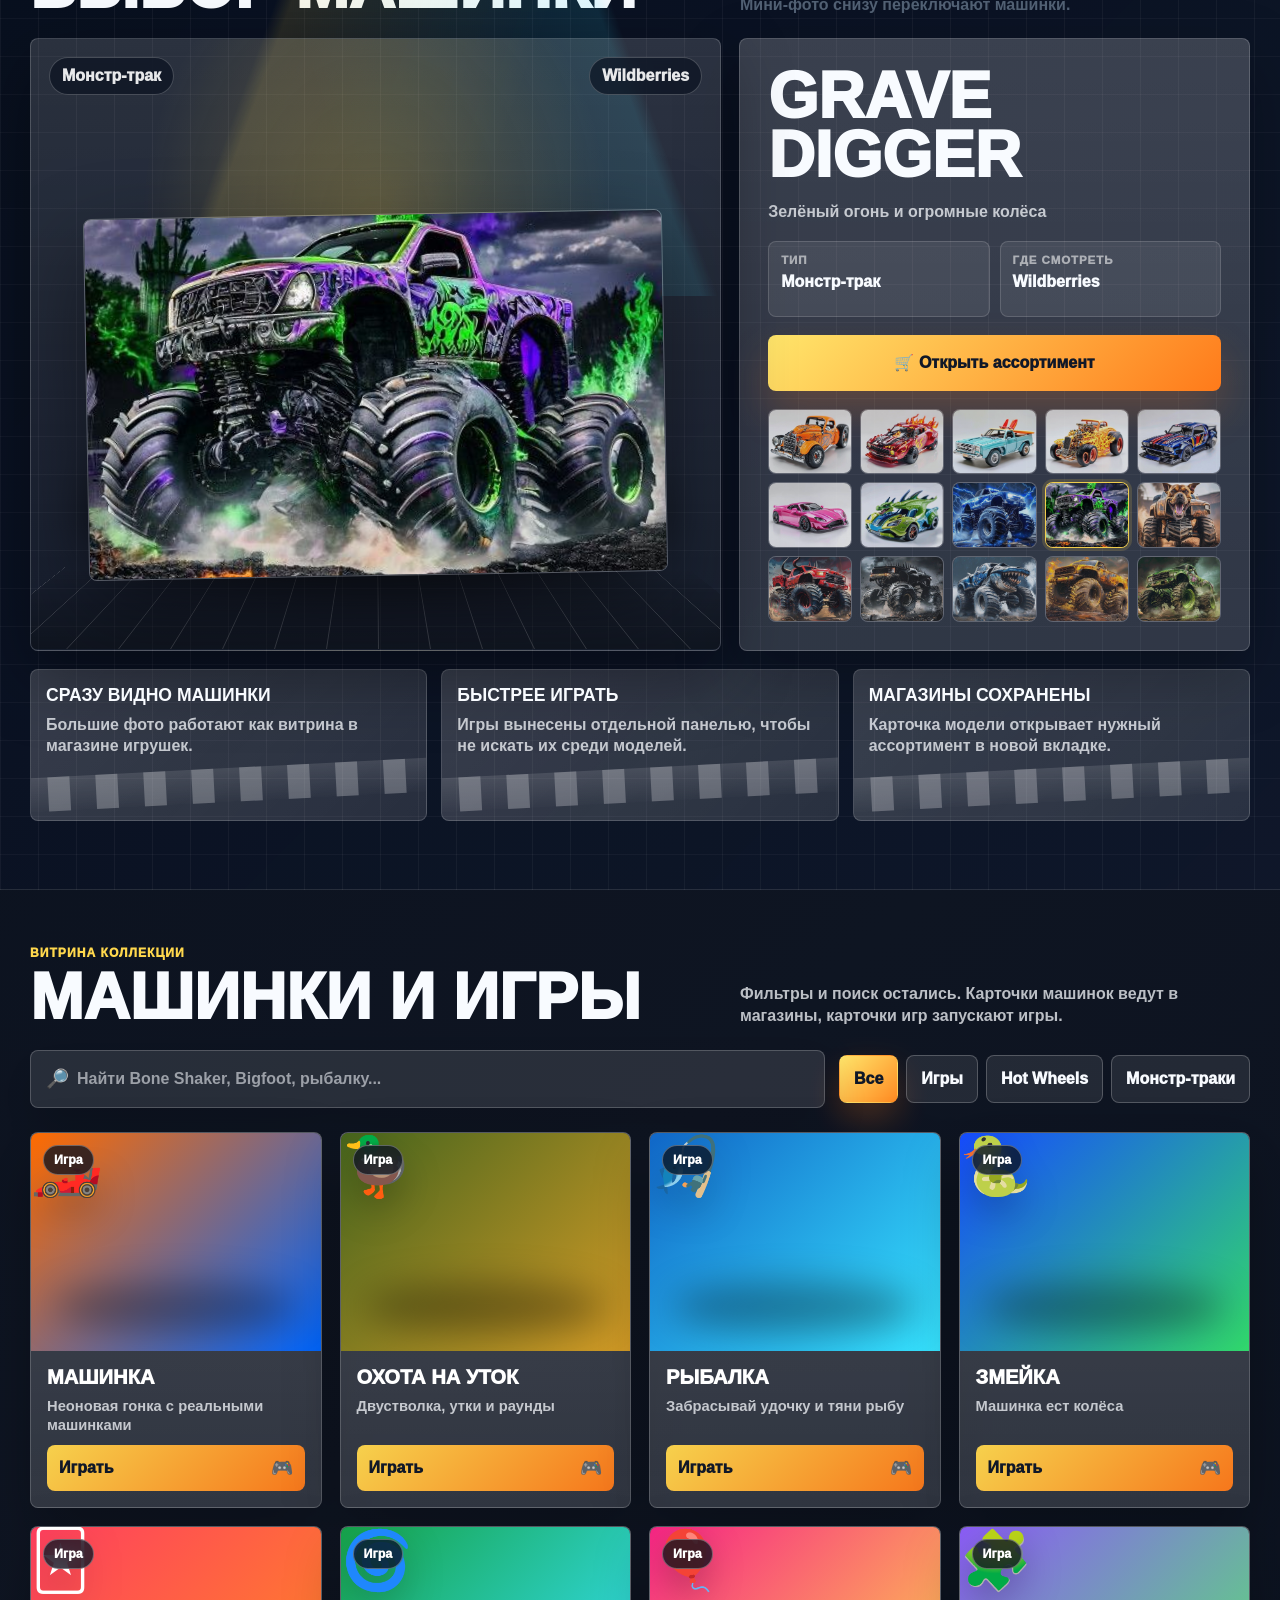
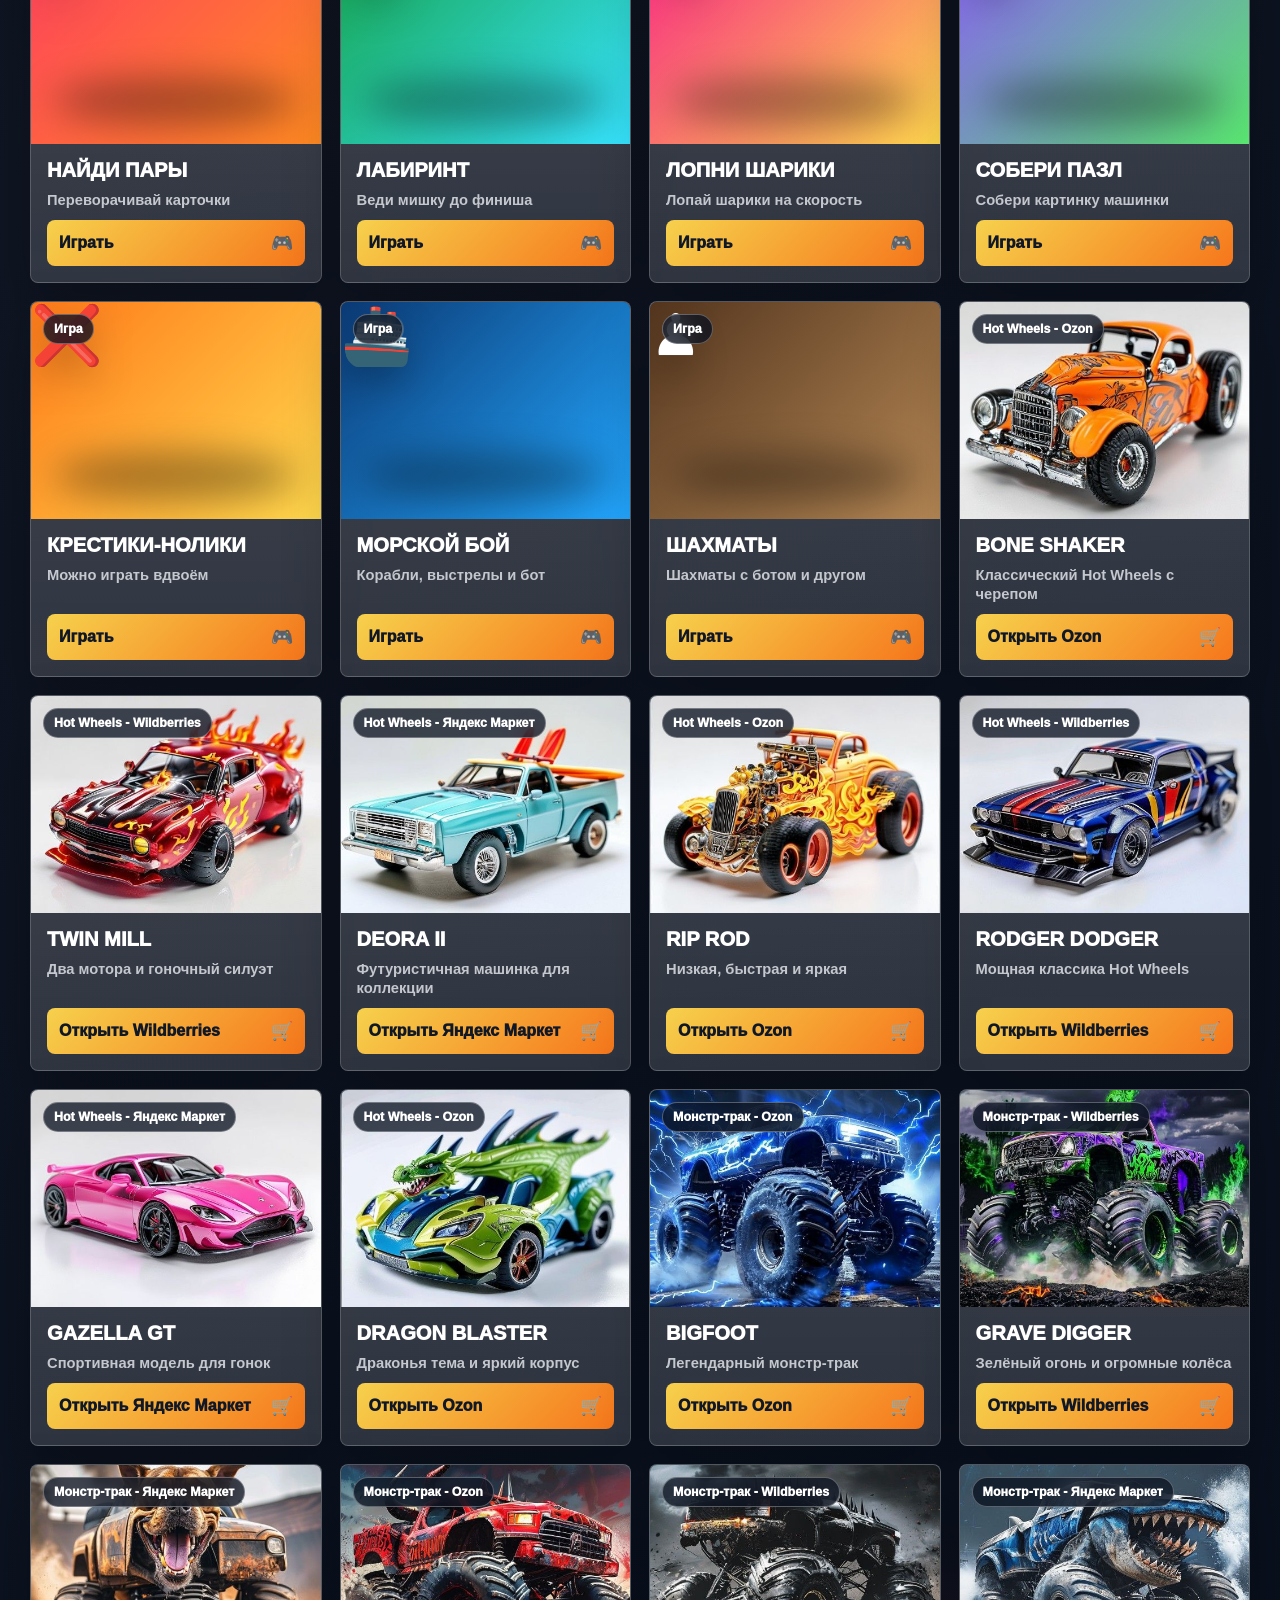
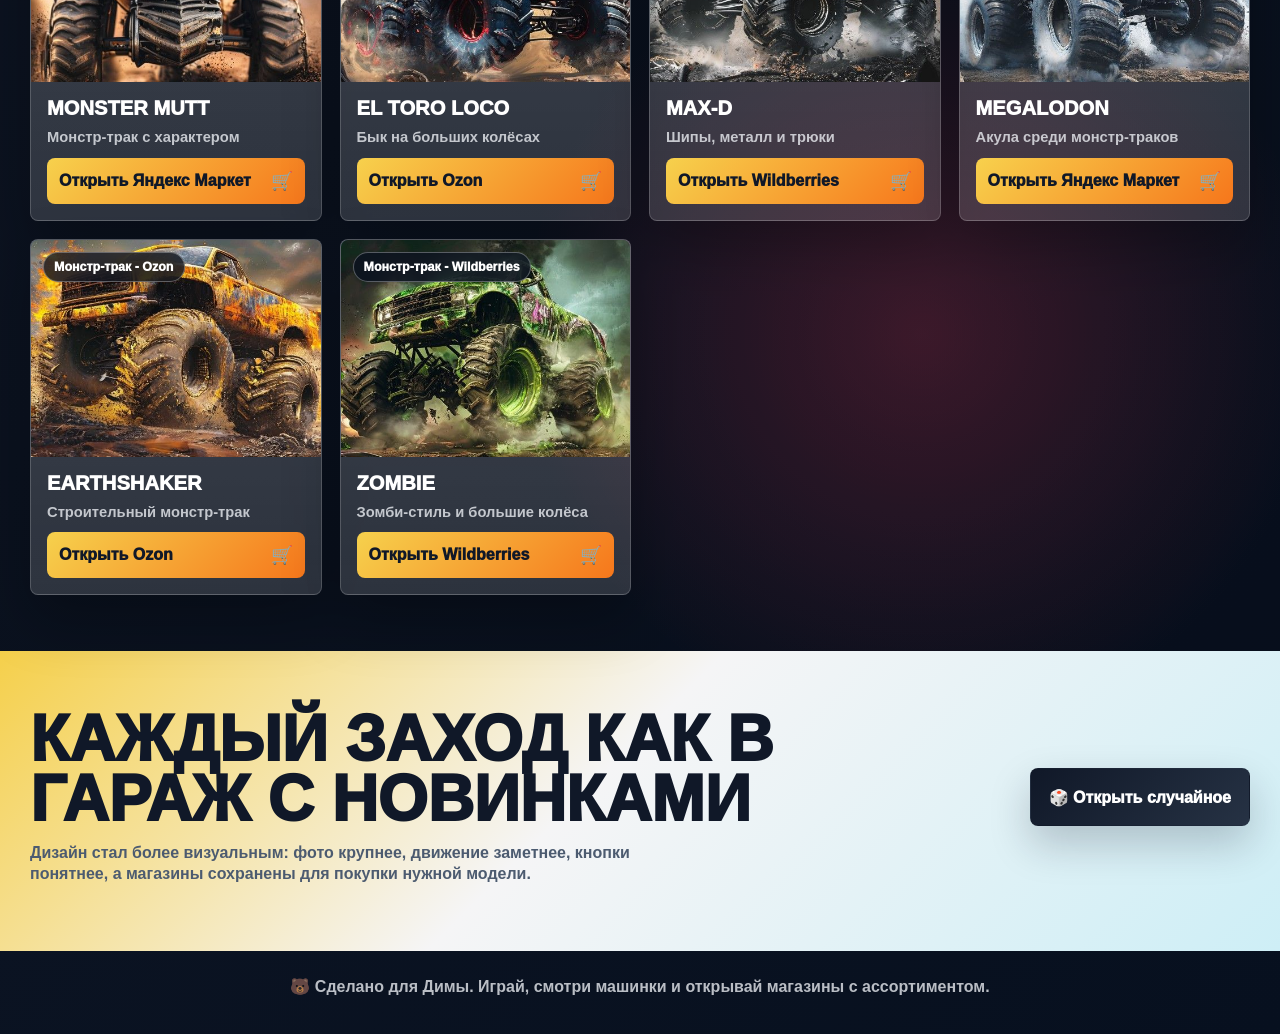
==== commit 121688fc: "Modernize car runner visuals and audio" ====
--- a/index.html
+++ b/index.html
@@ -1609,7 +1609,7 @@
 
   <script>
     const games = [
-      { id: 'car-runner', type: 'game', name: 'МАШИНКА', desc: 'Едь, собирай бонусы и объезжай препятствия', emoji: '🏎️', href: 'games/car-runner.html', bg: 'linear-gradient(135deg,#ff6b00,#0066ff)' },
+      { id: 'car-runner', type: 'game', name: 'МАШИНКА', desc: 'Неоновая гонка с реальными машинками', emoji: '🏎️', href: 'games/car-runner.html', bg: 'linear-gradient(135deg,#ff6b00,#0066ff)' },
       { id: 'hunt', type: 'game', name: 'ОХОТА НА УТОК', desc: 'Двустволка, утки и раунды', emoji: '🦆', href: 'games/hunt.html', bg: 'linear-gradient(135deg,#46651d,#d39b26)' },
       { id: 'fishing', type: 'game', name: 'РЫБАЛКА', desc: 'Забрасывай удочку и тяни рыбу', emoji: '🎣', href: 'games/fishing.html', bg: 'linear-gradient(135deg,#1167c8,#37e4ff)' },
       { id: 'snake', type: 'game', name: 'ЗМЕЙКА', desc: 'Машинка ест колёса', emoji: '🐍', href: 'games/snake.html', bg: 'linear-gradient(135deg,#164cff,#31d86b)' },
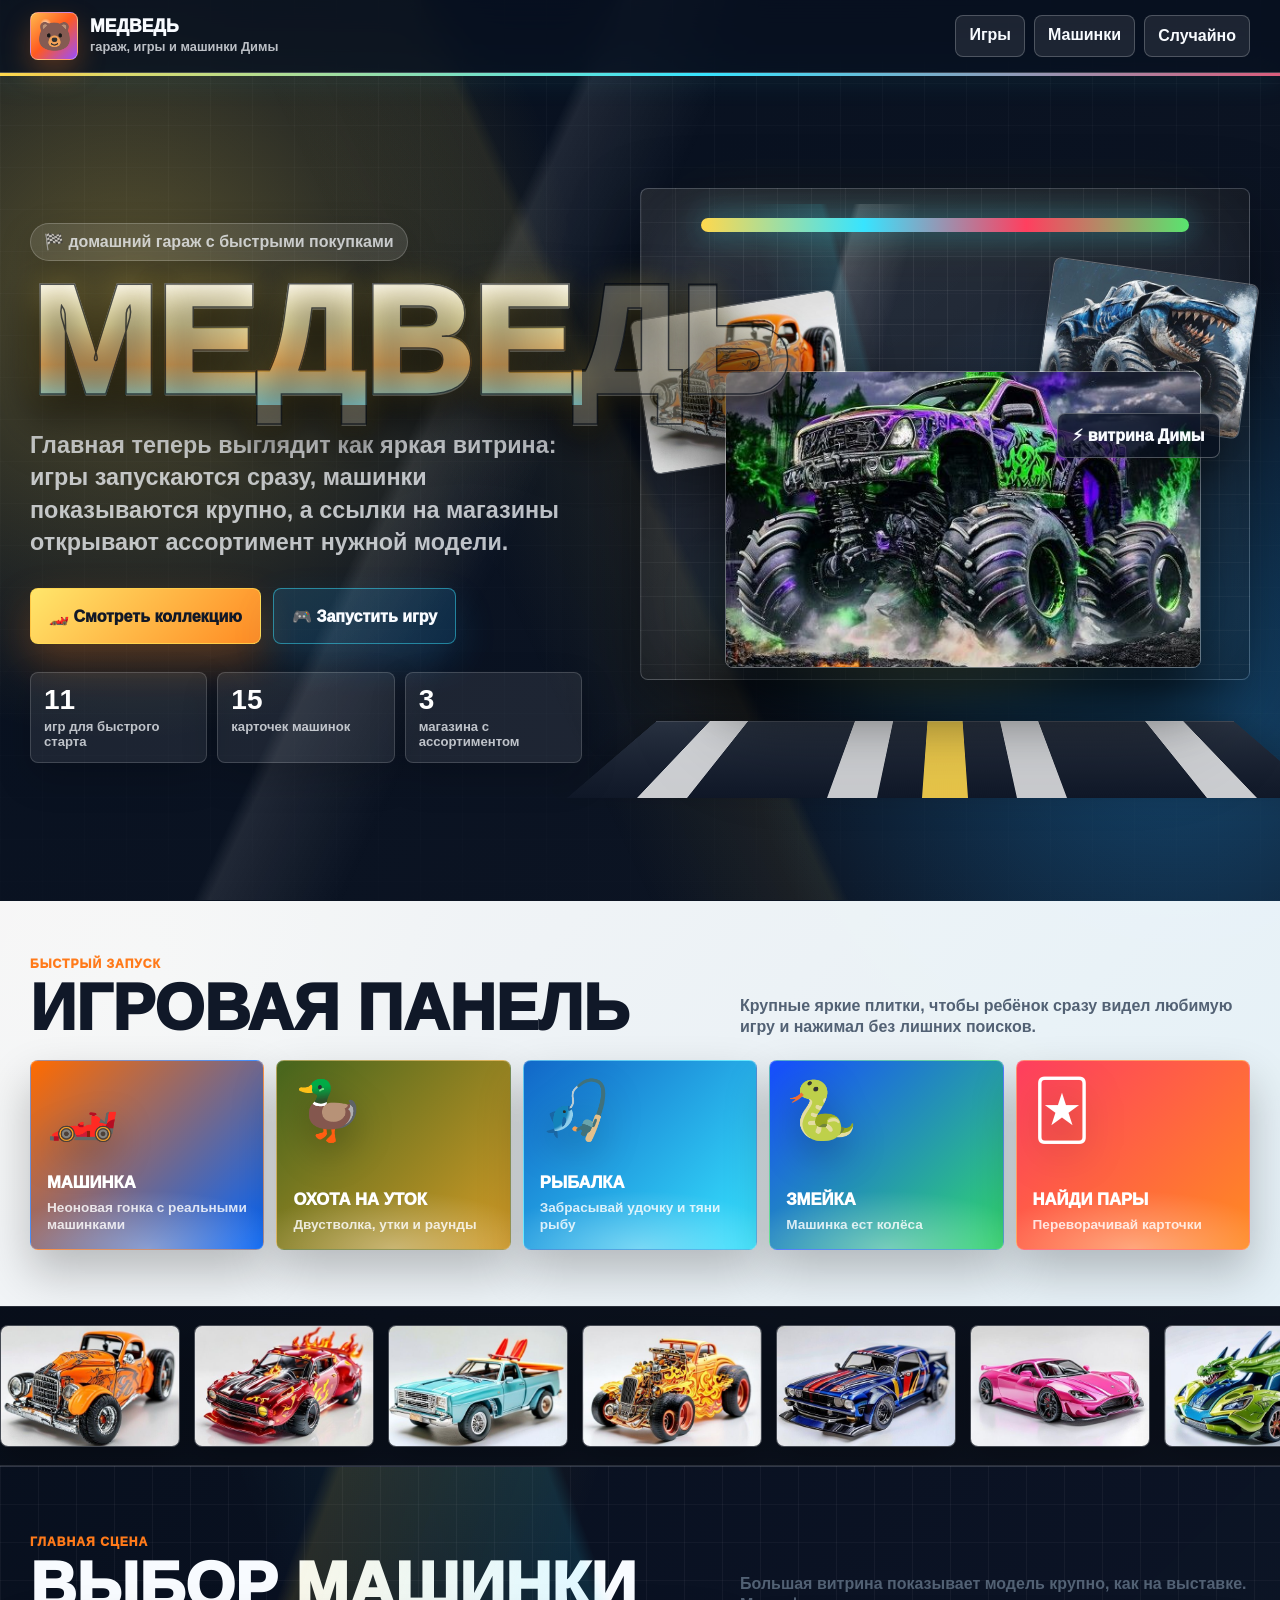
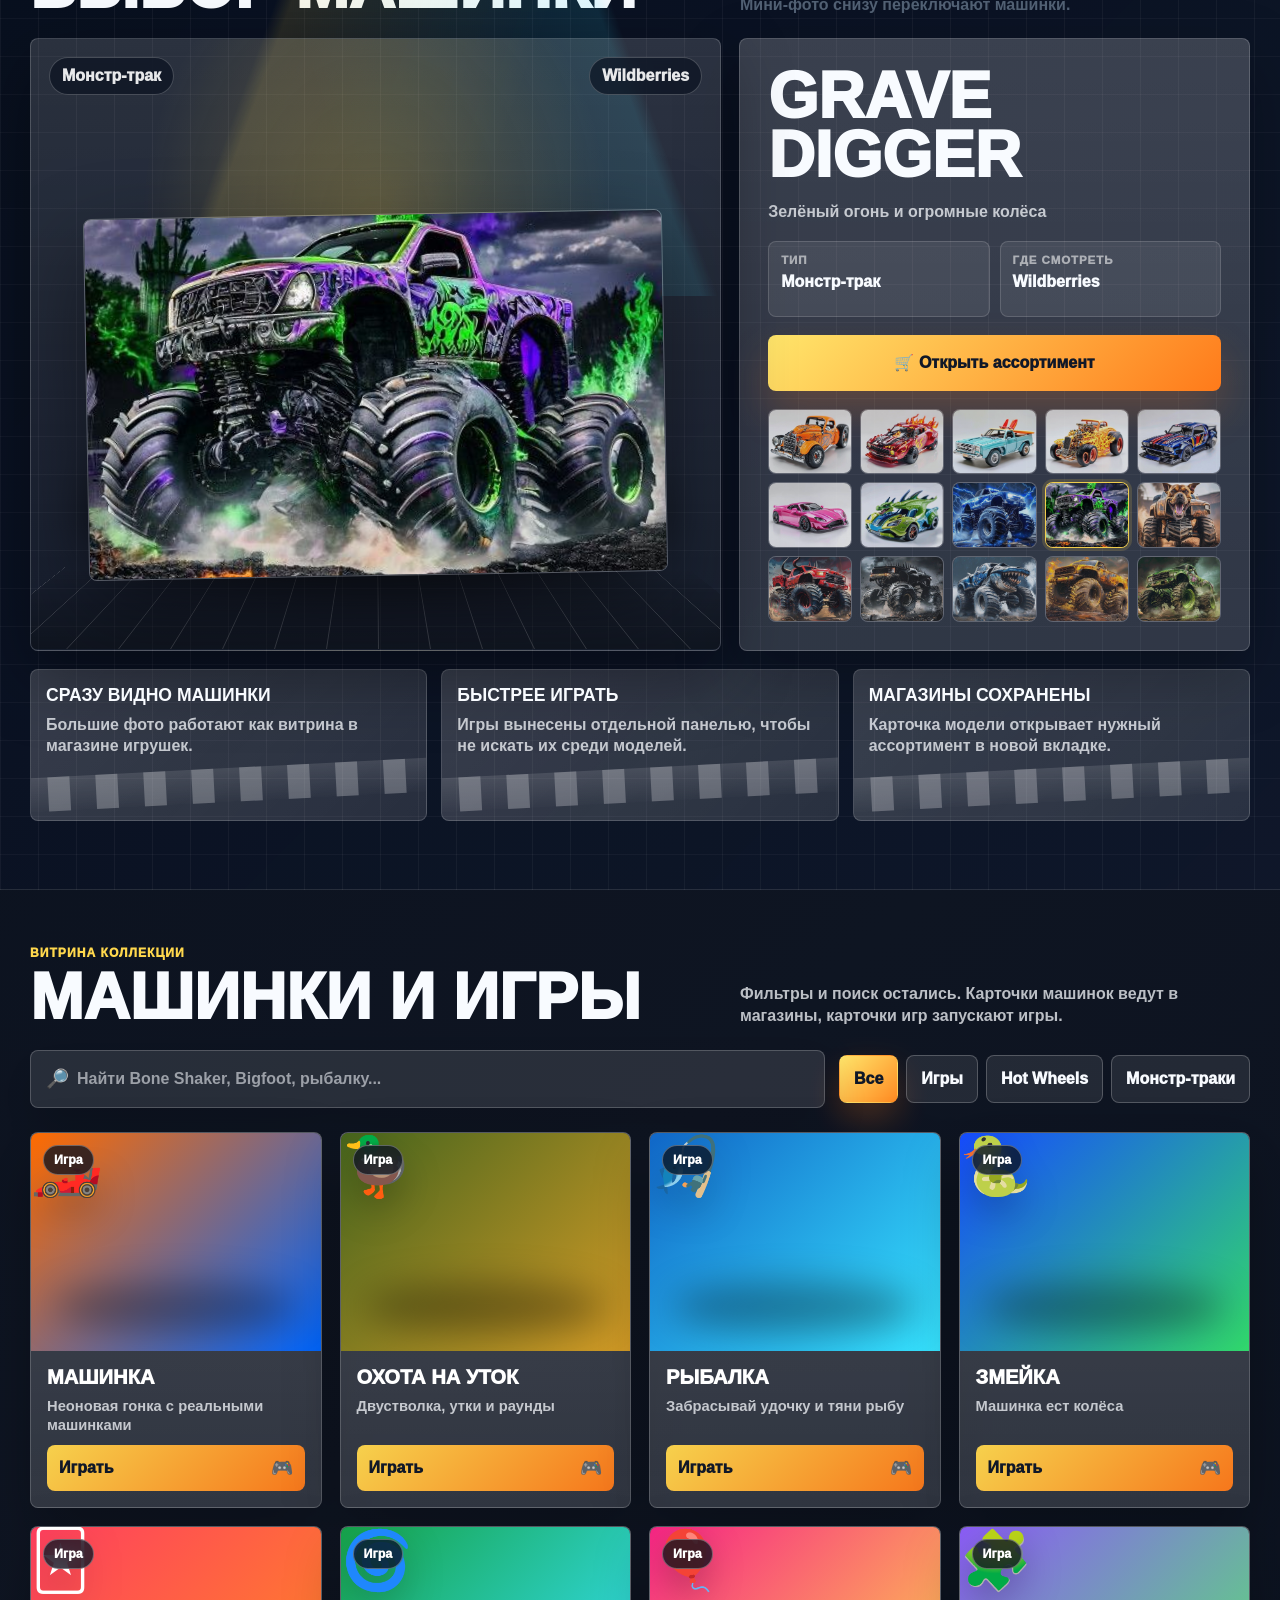
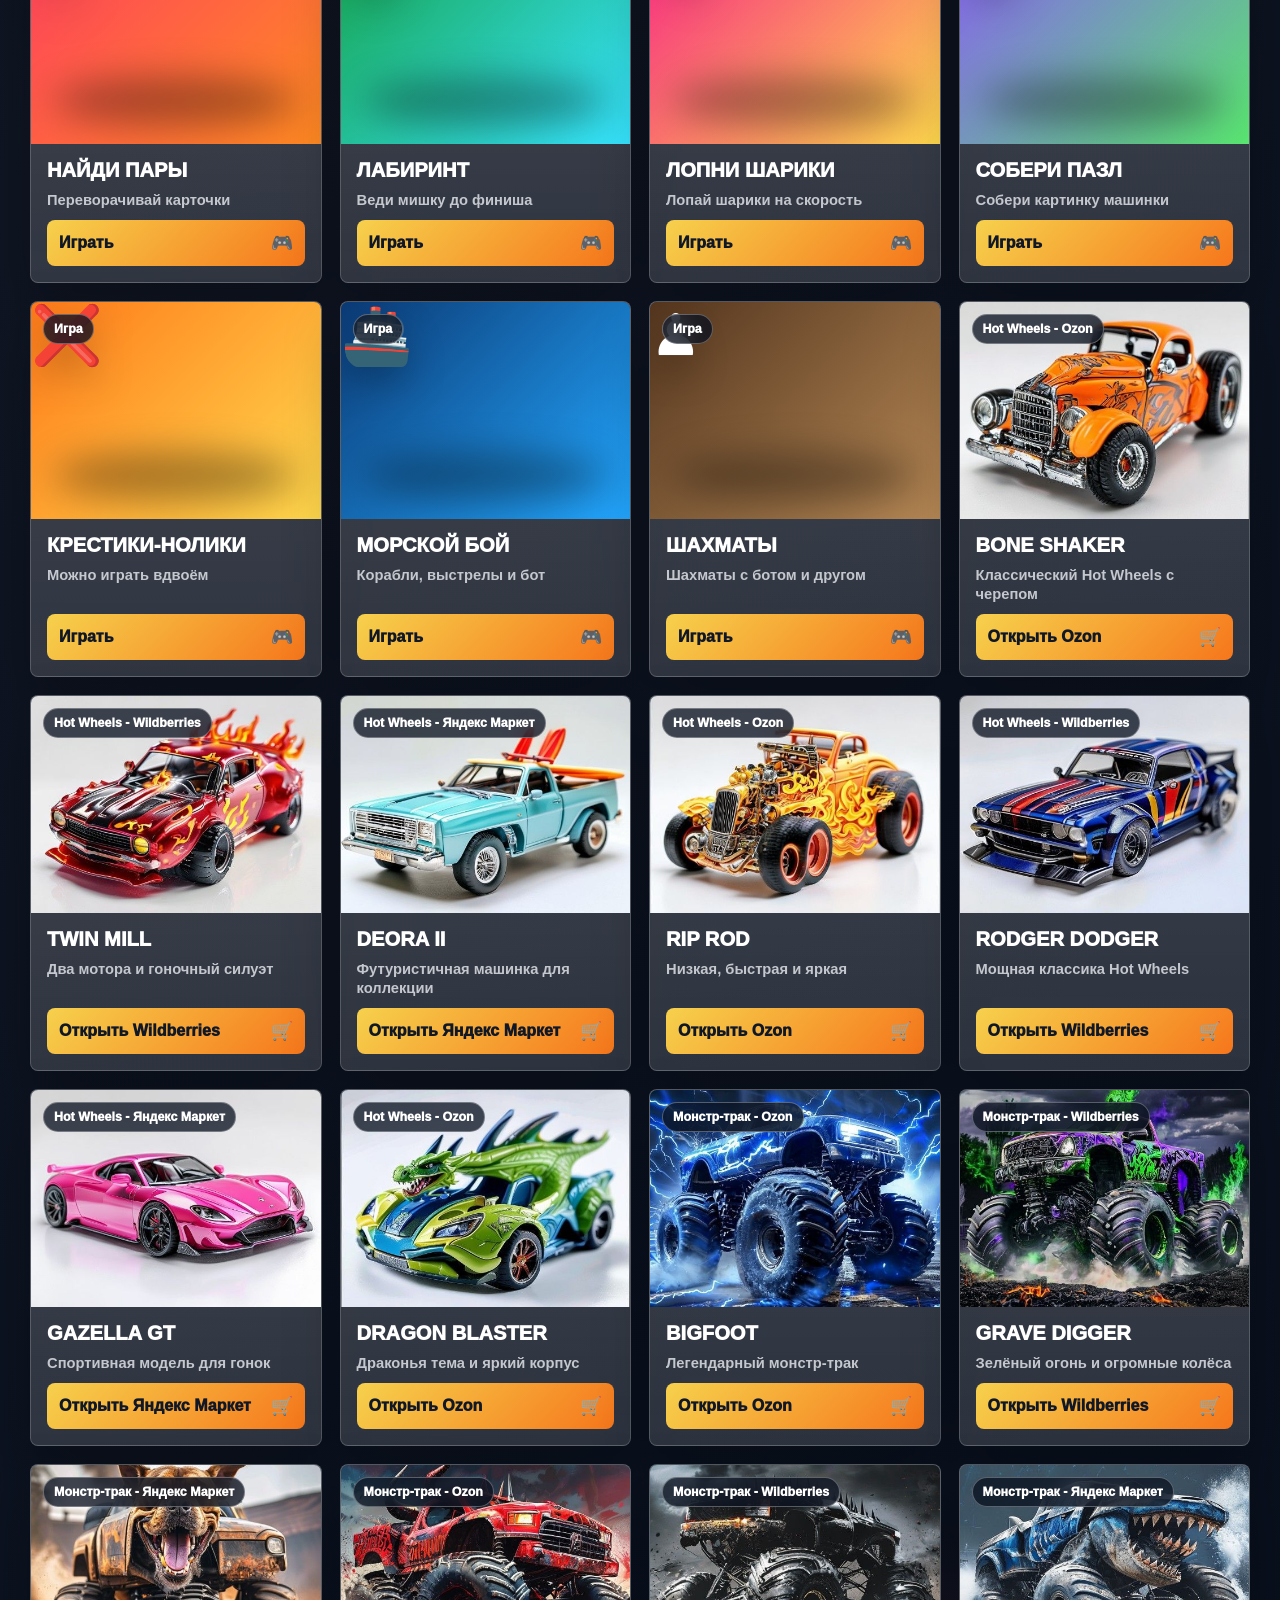
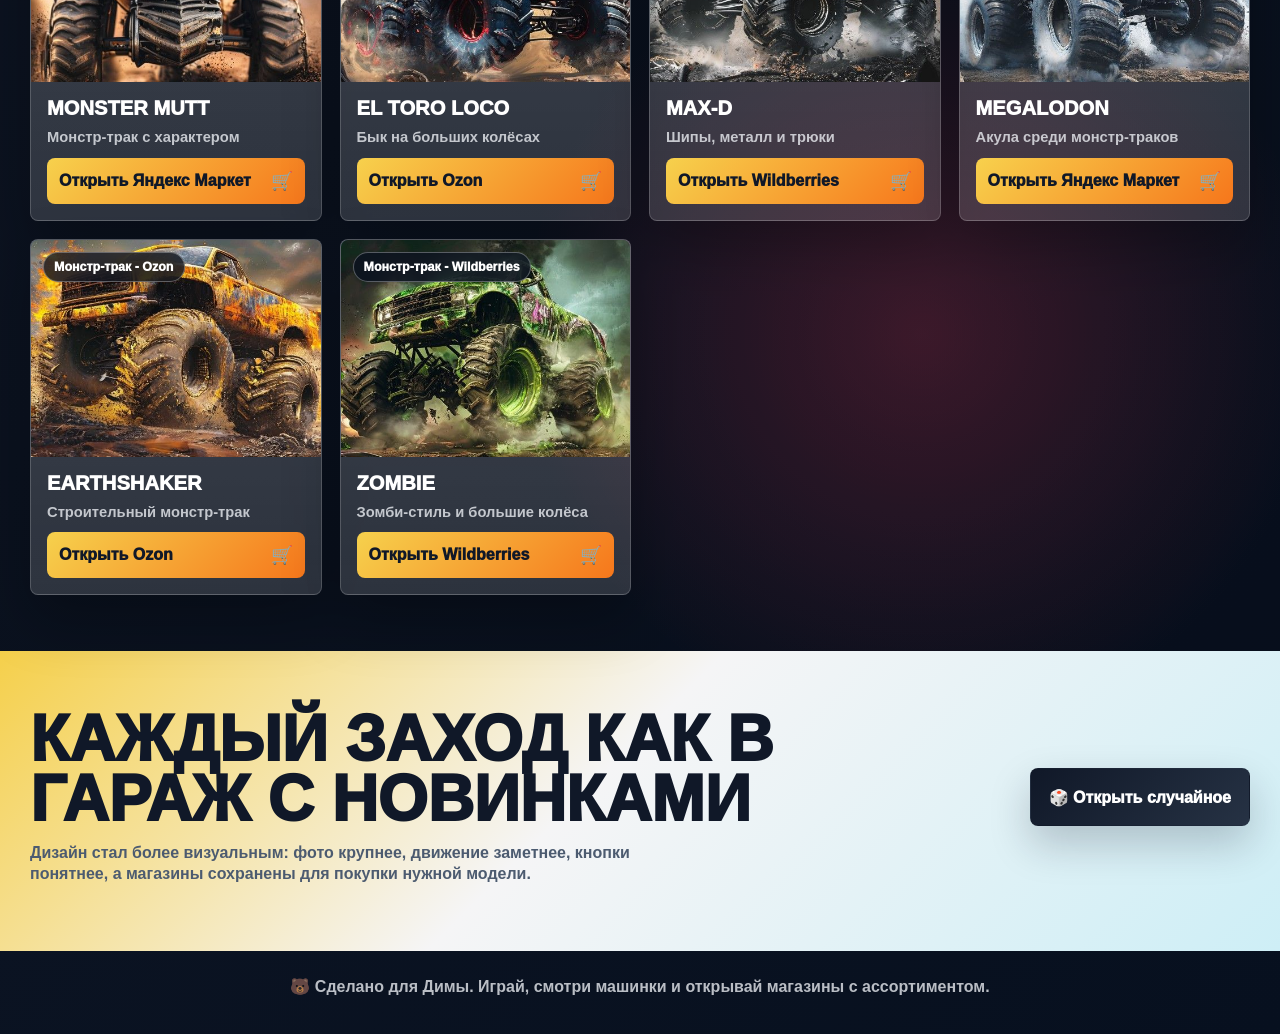
==== commit cb868196: "Fix fishing lifecycle, mobile controls and saved game recovery" ====
--- a/index.html
+++ b/index.html
@@ -1483,7 +1483,7 @@
               <a class="hero-btn secondary" href="#games">🎮 Запустить игру</a>
             </div>
             <div class="hero-stats" aria-label="Что есть на сайте">
-              <div class="hero-stat"><strong>10</strong><span>игр для быстрого старта</span></div>
+              <div class="hero-stat"><strong>11</strong><span>игр для быстрого старта</span></div>
               <div class="hero-stat"><strong>15</strong><span>карточек машинок</span></div>
               <div class="hero-stat"><strong>3</strong><span>магазина с ассортиментом</span></div>
             </div>
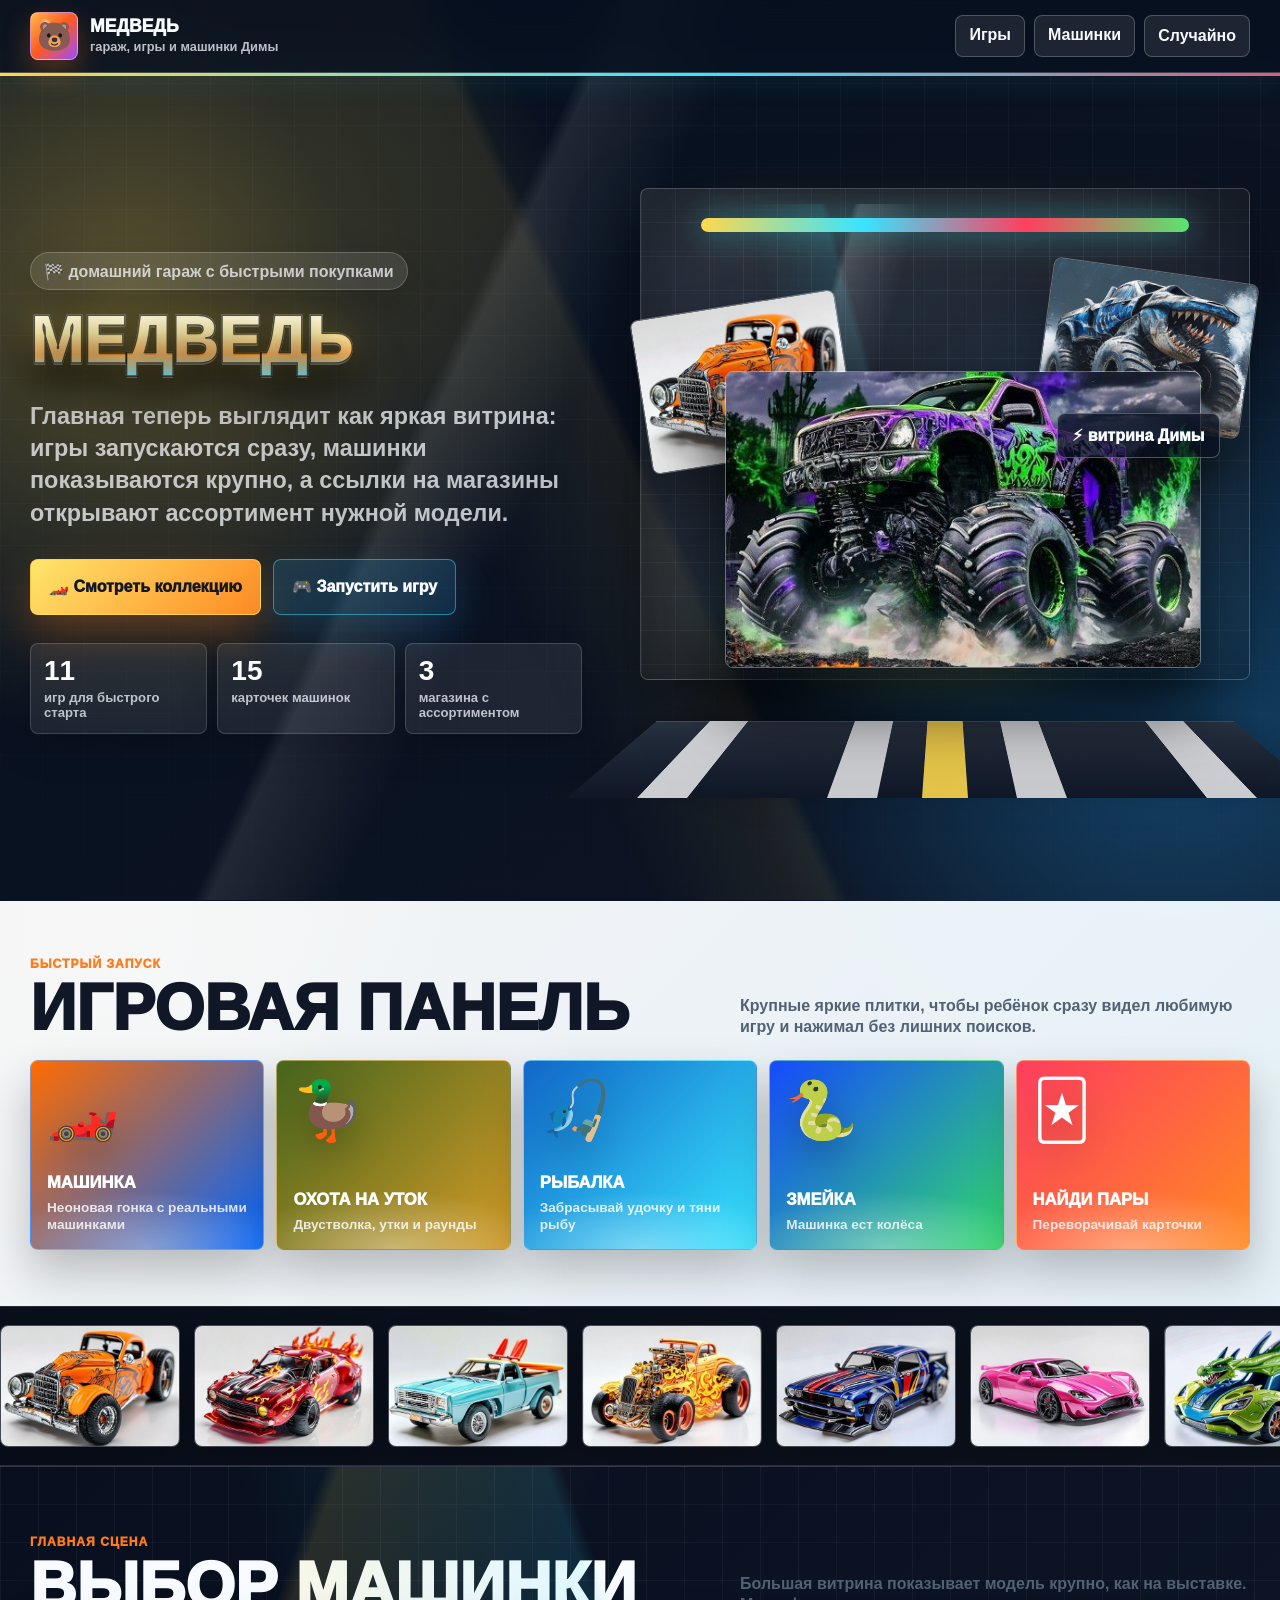
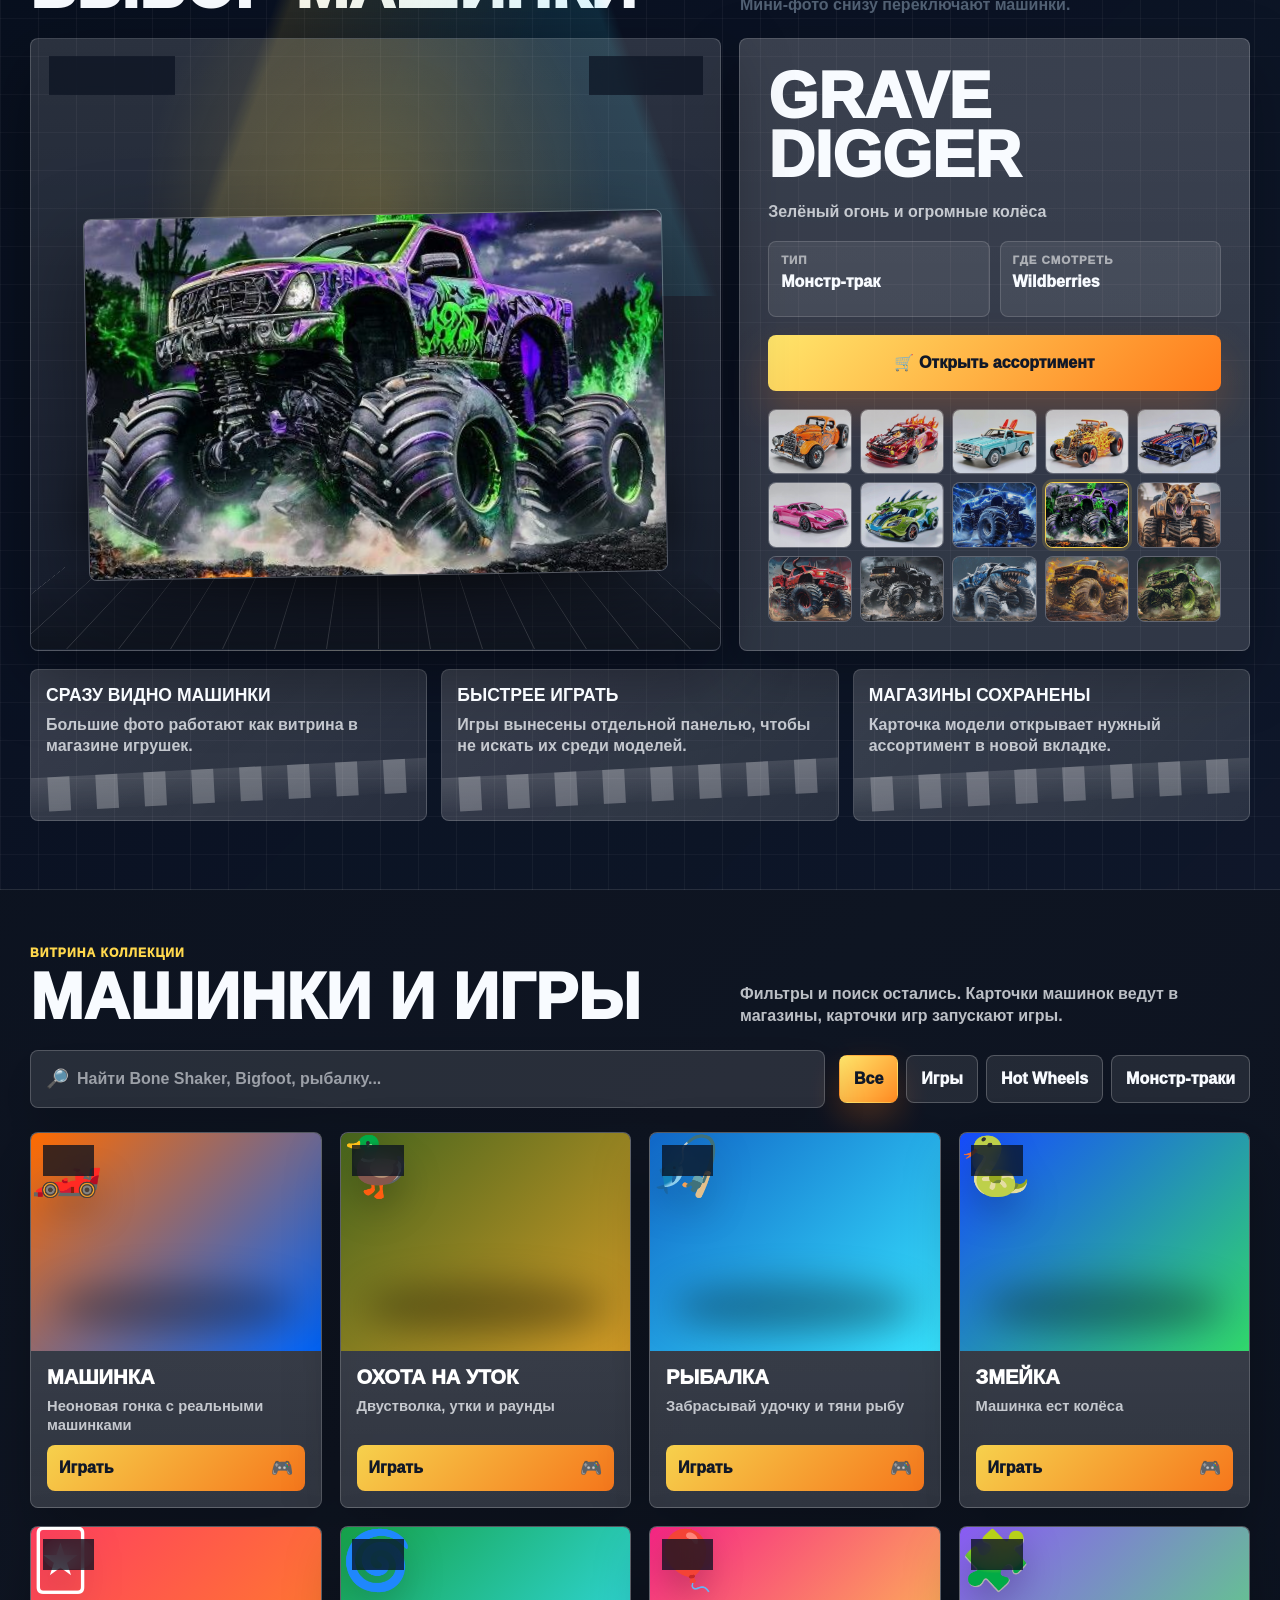
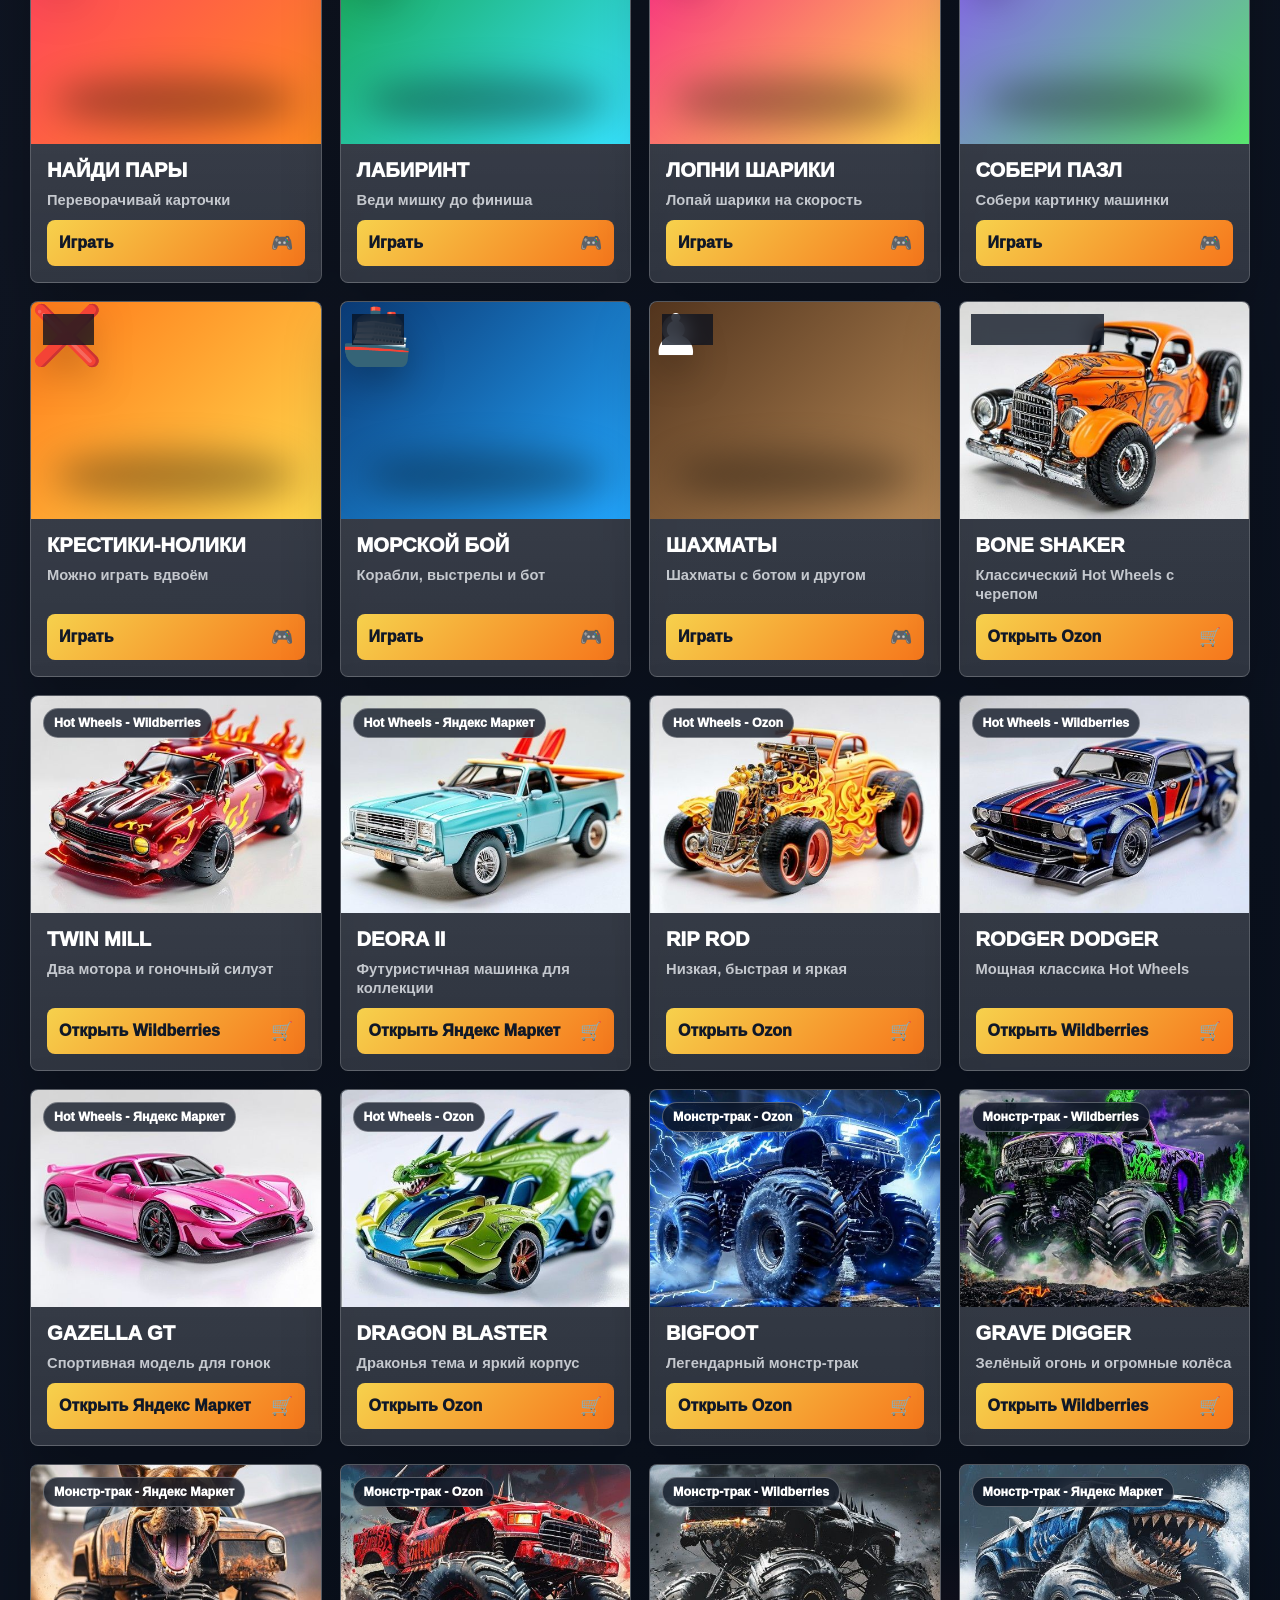
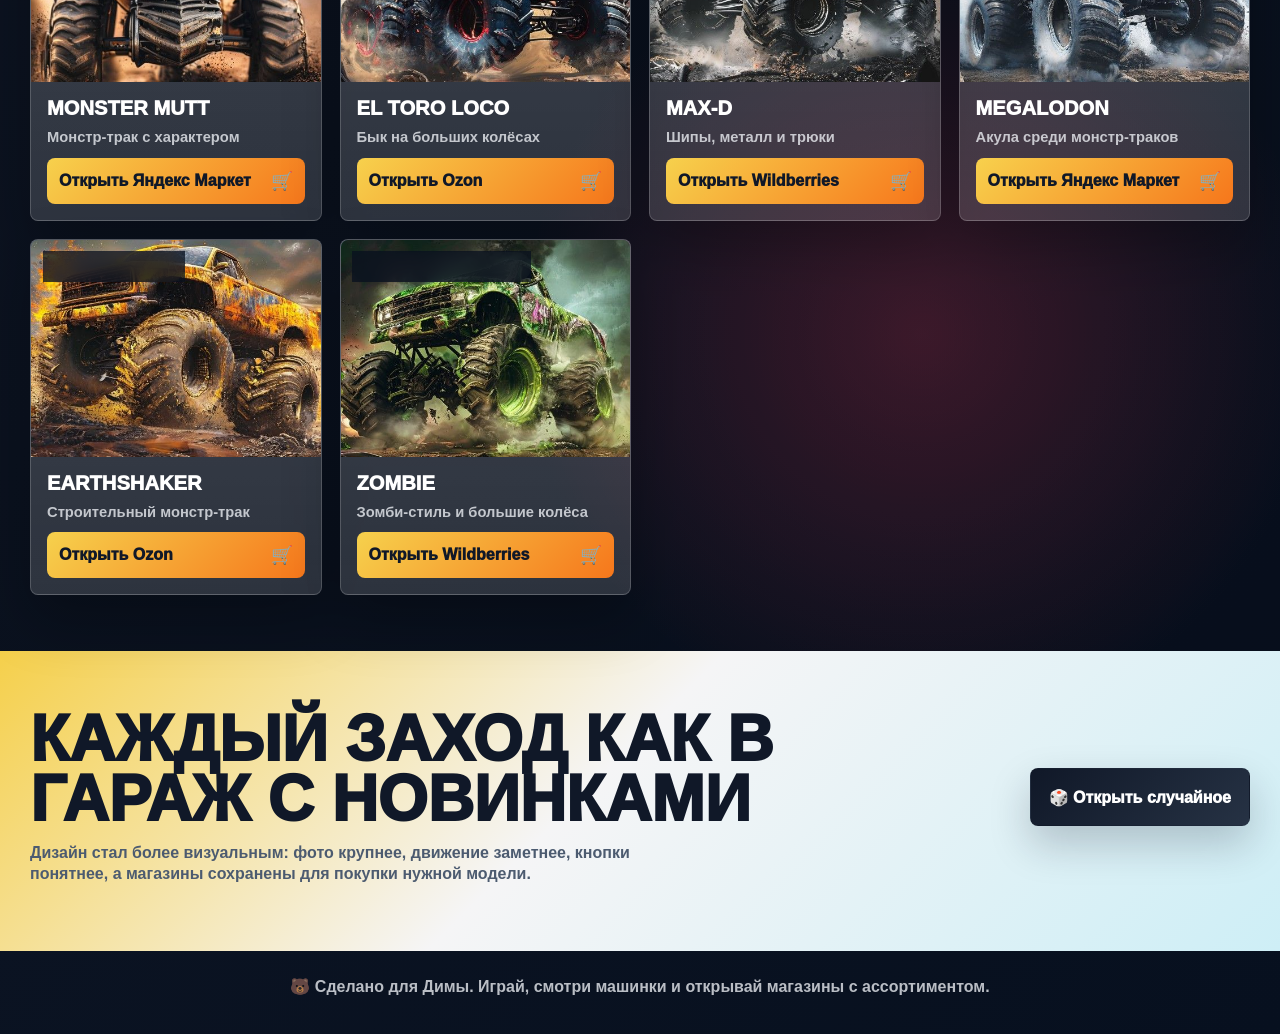
==== commit 4e8f15f3: "Keep home title within its column on desktop and phones" ====
--- a/index.html
+++ b/index.html
@@ -238,9 +238,9 @@
 
     .hero-title {
       margin: 0;
-      max-width: 760px;
-      font-size: clamp(4.1rem, 12vw, 9.4rem);
-      line-height: 0.84;
+      max-width: 100%;
+      font-size: 4rem;
+      line-height: 1.06;
       letter-spacing: 0;
       font-weight: 1000;
       text-transform: uppercase;
@@ -1211,7 +1211,7 @@
       }
 
       .hero-title {
-        font-size: clamp(3.8rem, 11.8vw, 6.4rem);
+        font-size: 4rem;
       }
 
       .mobile-showcase {
@@ -1308,7 +1308,7 @@
       }
 
       .hero-title {
-        font-size: clamp(2.85rem, 13.5vw, 4rem);
+        font-size: 2.5rem;
       }
 
       .mobile-showcase {
